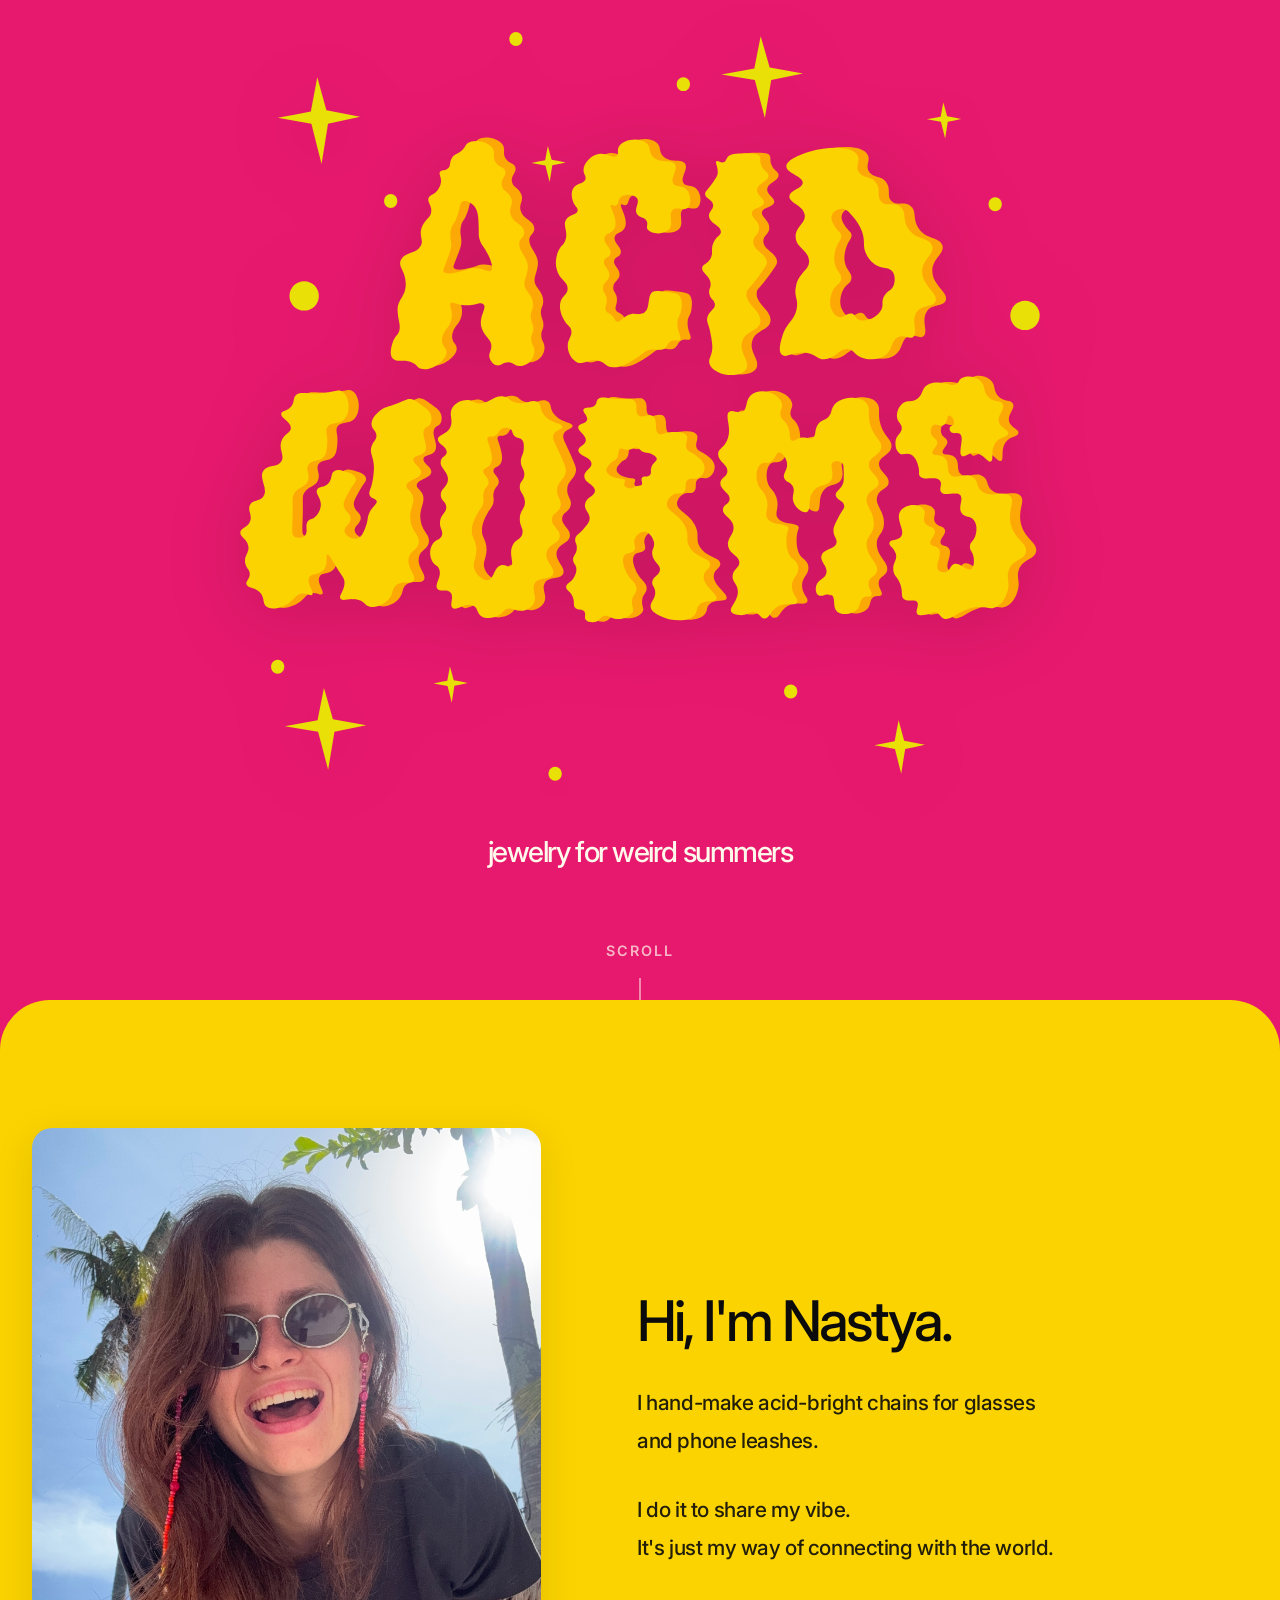
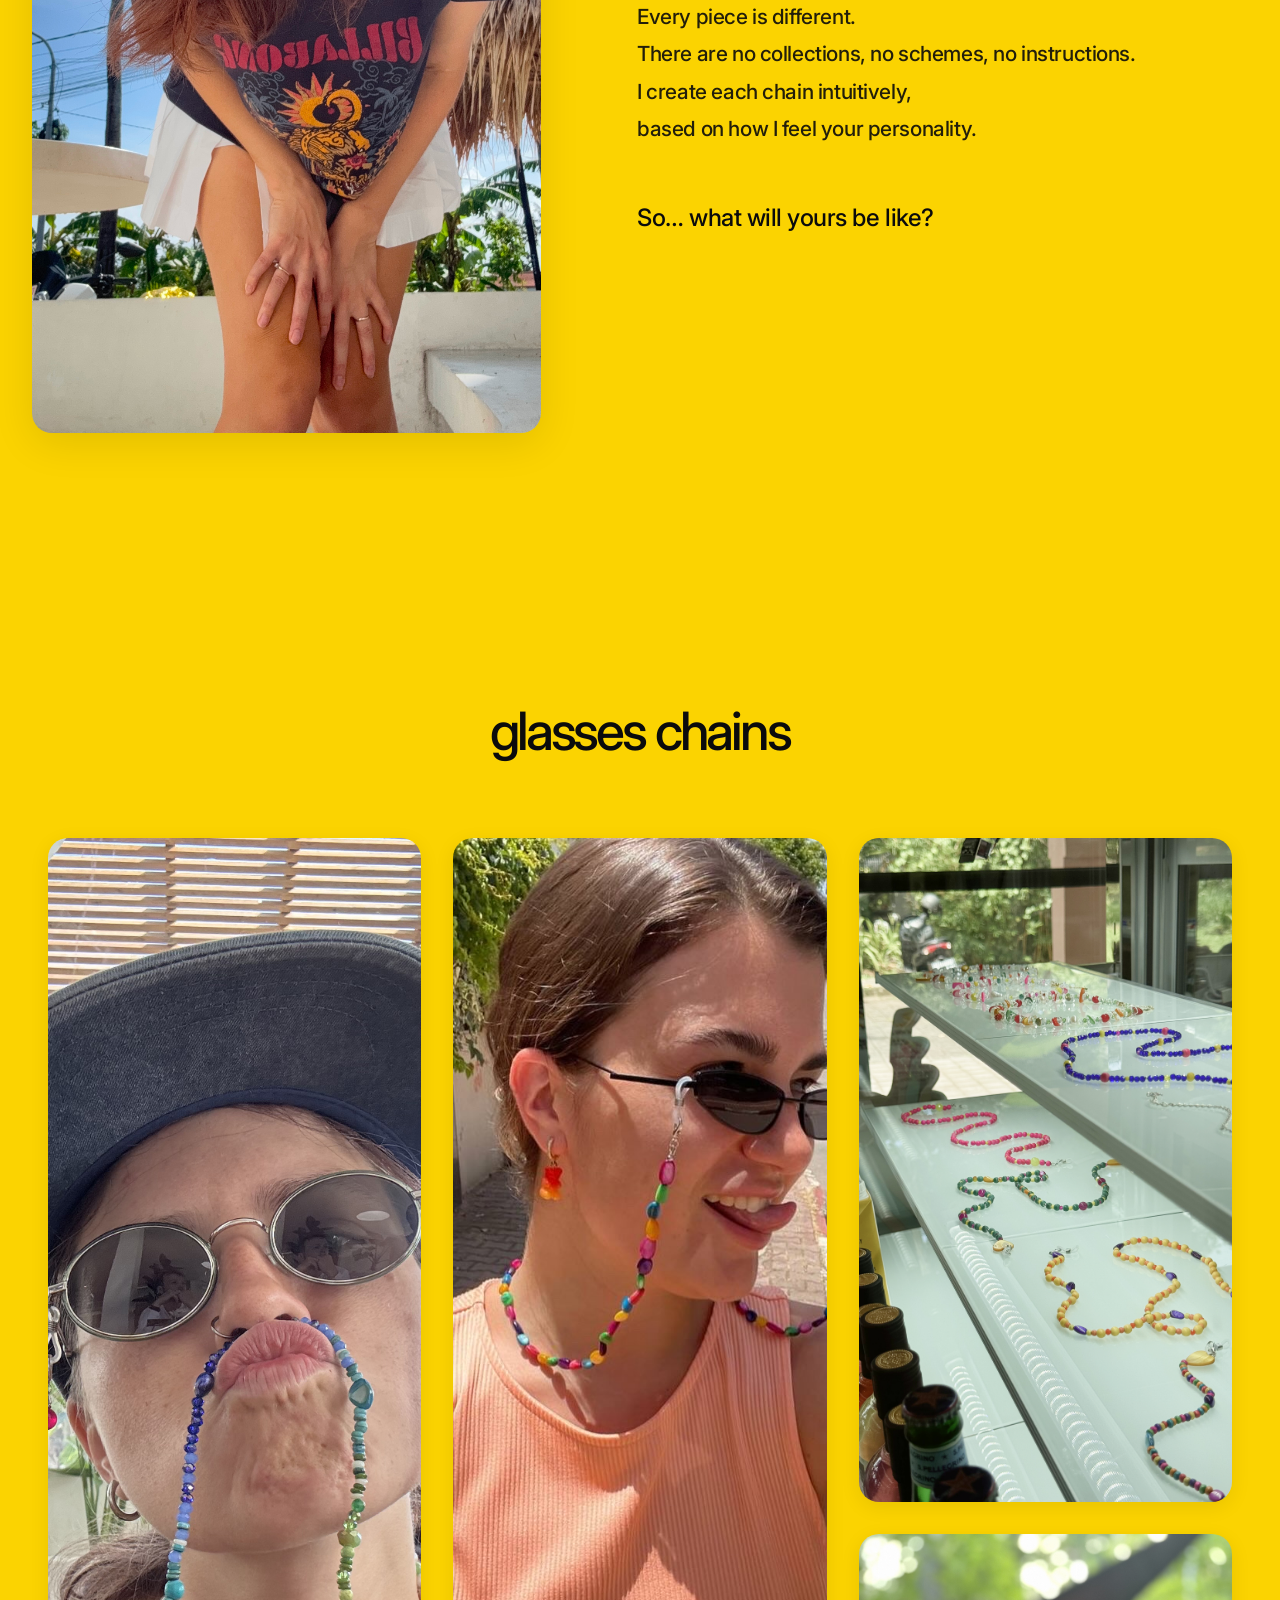
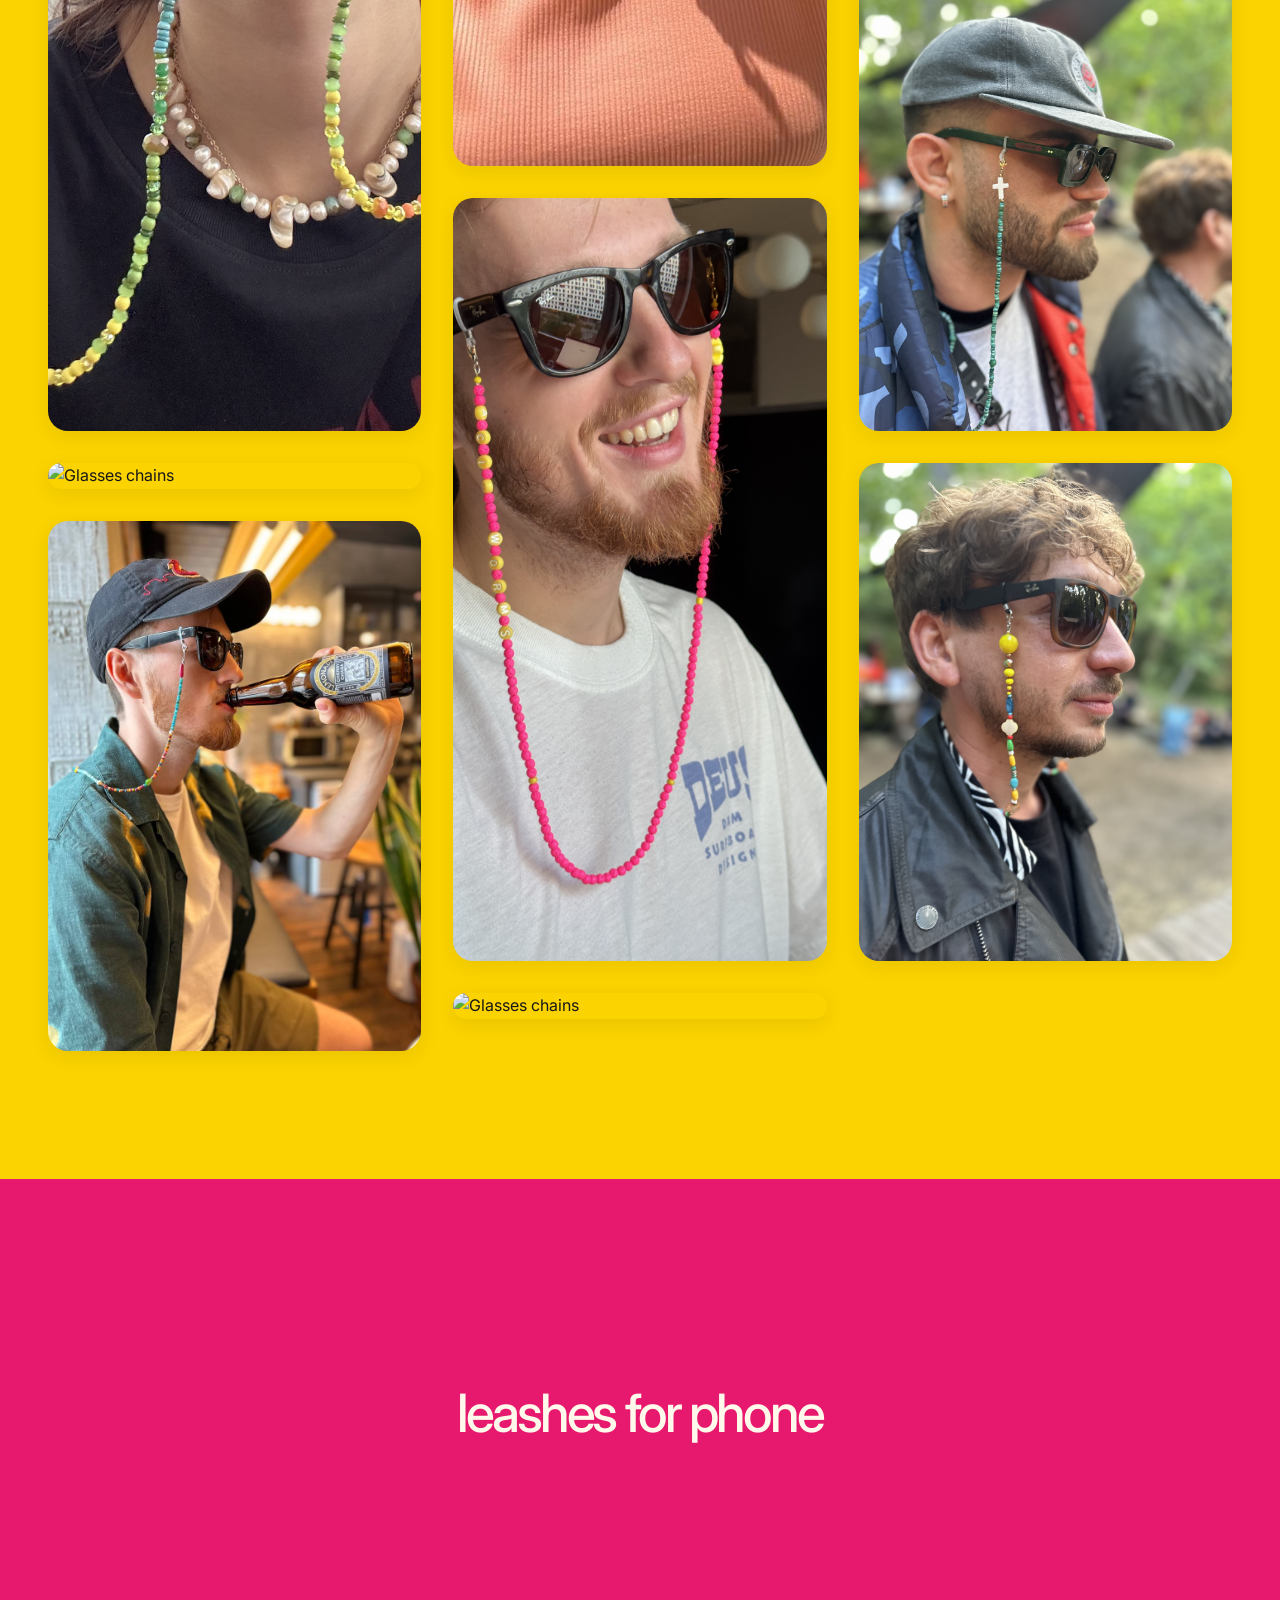
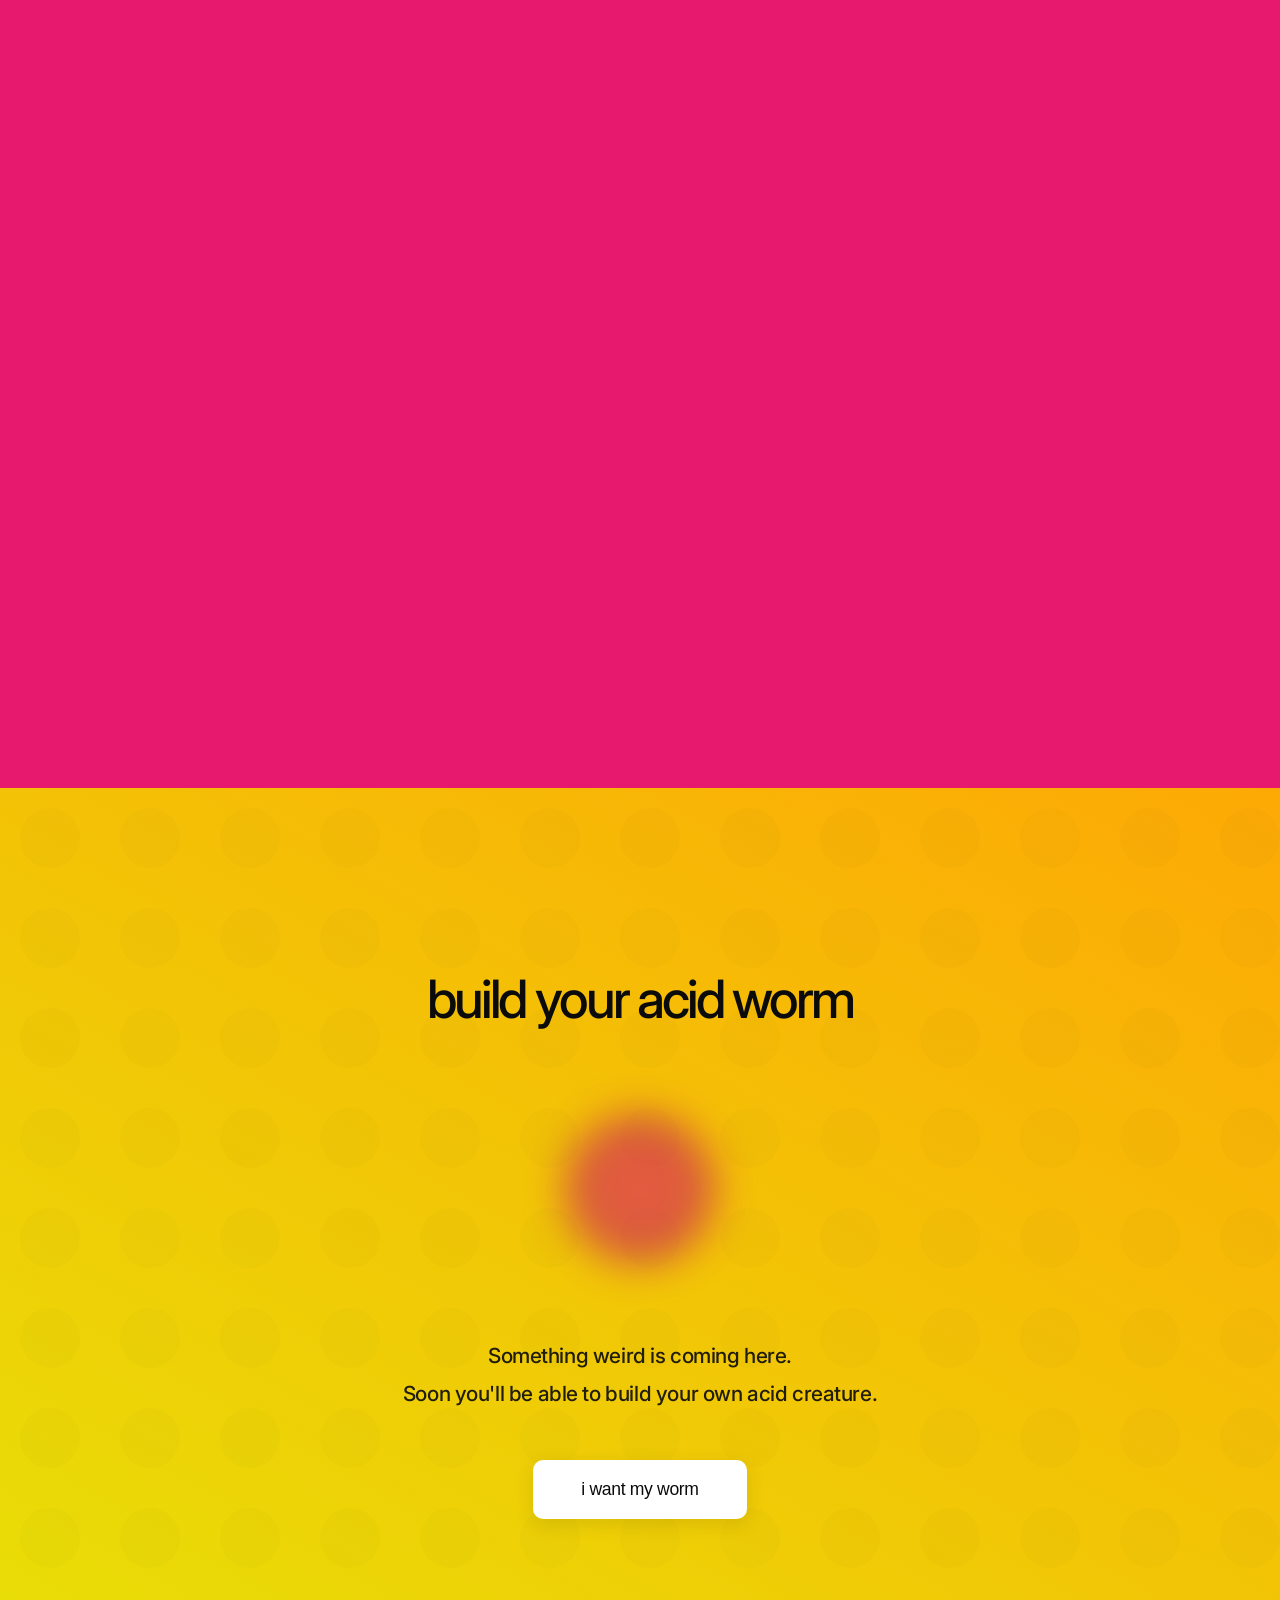
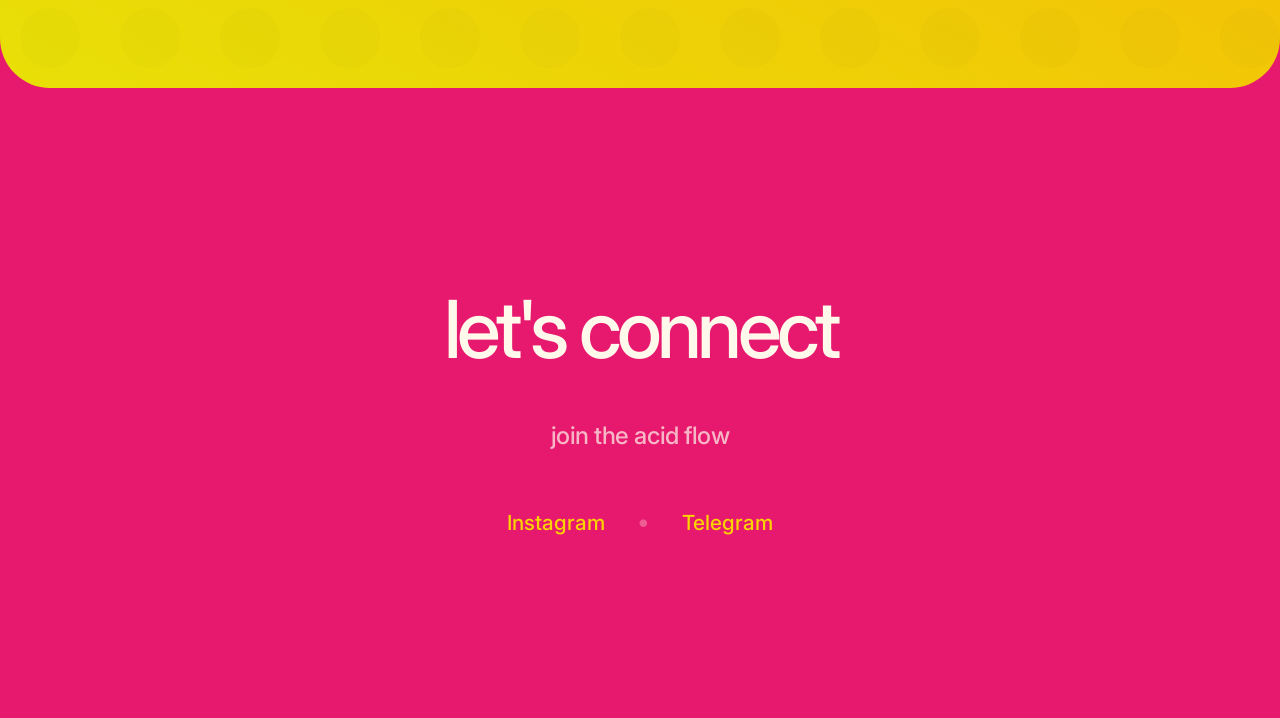
==== index.html @ 8770de2b "Initial commit: Acid Worms landing page - Brand colors and gradients applied - Hero section with log" ====
<!DOCTYPE html>
<html lang="en">
<head>
    <meta charset="UTF-8">
    <meta name="viewport" content="width=device-width, initial-scale=1.0">
    <title>ACID WORMS — jewelry for weird summers</title>
    <link rel="stylesheet" href="styles.css">
    <link rel="preconnect" href="https://fonts.googleapis.com">
    <link rel="preconnect" href="https://fonts.gstatic.com" crossorigin>
    <link href="https://fonts.googleapis.com/css2?family=Inter:wght@400;500;600;700;800;900&display=swap" rel="stylesheet">
</head>
<body>
    
    <!-- Block 1: Hero — Emotional Connection -->
    <section class="hero">
        <div class="hero-content">
            <img src="assets/logo/yellow-logo-acid-worms.svg" alt="ACID WORMS" class="hero-logo">
            <p class="hero-subtitle">jewelry for weird summers</p>
            <div class="hero-cta">
                <span class="scroll-hint">scroll</span>
                <div class="scroll-arrow"></div>
            </div>
        </div>
    </section>

    <!-- Block 2: About / What we do -->
    <section class="about">
        <div class="about-container">
            <div class="about-image">
                <img src="assets/images/nastia-founder.jpg" alt="Nastya, founder of Acid Worms">
            </div>
            <div class="about-text">
                <h2>Hi, I'm Nastya.</h2>
                
                <p>I hand-make acid-bright chains for glasses<br>and phone leashes.</p>
                
                <p>I do it to share my vibe.<br>It's just my way of connecting with the world.</p>
                
                <p>Every piece is different.<br>There are no collections, no schemes, no instructions.<br>I create each chain intuitively,<br>based on how I feel your personality.</p>
                
                <p class="about-question">So… what will yours be like?</p>
            </div>
        </div>
    </section>

    <!-- Block 3: Product gallery A — Glasses chains -->
    <section class="gallery glasses-chains">
        <h2 class="gallery-title">Glasses chains</h2>
        <div class="gallery-grid">
            <div class="gallery-item gallery-item-large">
                <img src="assets/images/chains-nastia.jpg" alt="Glasses chains">
            </div>
            <div class="gallery-item gallery-item-medium">
                <img src="assets/images/chains-kristina.JPG" alt="Glasses chains">
            </div>
            <div class="gallery-item gallery-item-small">
                <img src="assets/images/chains-on-table.jpg" alt="Glasses chains">
            </div>
            <div class="gallery-item gallery-item-medium">
                <img src="assets/images/chains-didi.jpg" alt="Glasses chains">
            </div>
            <div class="gallery-item gallery-item-large">
                <img src="assets/images/chains-sasha.jpg" alt="Glasses chains">
            </div>
            <div class="gallery-item gallery-item-small">
                <img src="assets/images/chains-and-stickers.jpg" alt="Glasses chains">
            </div>
            <div class="gallery-item gallery-item-medium">
                <img src="assets/images/chains-oleg.jpg" alt="Glasses chains">
            </div>
            <div class="gallery-item gallery-item-large">
                <img src="assets/images/chains-sasha-2.JPG" alt="Glasses chains">
            </div>
            <div class="gallery-item gallery-item-small">
                <img src="assets/images/chains-no-people-2.jpg" alt="Glasses chains">
            </div>
        </div>
    </section>

    <!-- Block 4: Product gallery B — Leashes for phone -->
    <section class="gallery phone-leashes">
        <h2 class="gallery-title">Leashes for phone</h2>
        <div class="gallery-grid gallery-grid-alt">
            <div class="gallery-item gallery-item-medium">
                <img src="assets/images/chains-nastia-2.JPG" alt="Phone leashes">
            </div>
            <div class="gallery-item gallery-item-large">
                <img src="assets/images/chains-nastia.jpg" alt="Phone leashes">
            </div>
            <div class="gallery-item gallery-item-small">
                <img src="assets/images/chains-on-table.jpg" alt="Phone leashes">
            </div>
        </div>
    </section>

    <!-- Block 5: Interactive / Fun section — Coming soon -->
    <section class="interactive-section">
        <div class="interactive-content">
            <h2 class="interactive-title">Build your acid worm</h2>
            <div class="interactive-placeholder">
                <div class="worm-placeholder">
                    <div class="worm-shape"></div>
                </div>
                <p class="interactive-text">
                    Something weird is coming here.<br>
                    Soon you'll be able to build your own acid creature.
                </p>
                <button class="interactive-cta">I want my worm</button>
            </div>
        </div>
    </section>

    <!-- Block 6: Footer — Let's connect -->
    <footer class="footer">
        <div class="footer-content">
            <h2 class="footer-title">Let's connect</h2>
            <p class="footer-subtitle">Join the acid flow</p>
            <div class="footer-links">
                <a href="https://instagram.com/acid.worms" target="_blank" class="footer-link">Instagram</a>
                <span class="footer-divider">•</span>
                <a href="https://t.me/acidworms" target="_blank" class="footer-link">Telegram</a>
            </div>
        </div>
    </footer>

    <script src="script.js"></script>
</body>
</html>
---- styles.css ----
/* ===== RESET & GLOBAL ===== */
* {
    margin: 0;
    padding: 0;
    box-sizing: border-box;
}

:root {
    /* Acid Worms Brand Colors - Primaries */
    --aw-pink: #E7196E;
    --aw-pink-deep: #AA1150;
    --aw-yellow-acid: #E8E007;
    --aw-yellow: #FBD301;
    --aw-orange: #FDA905;
    
    /* Neutrals */
    --aw-black: #0B0B0C;
    --aw-ink: #171717;
    --aw-paper: #FFF9EC;
    --aw-white: #FFFFFF;
    
    /* Semantic (optional) */
    --aw-good: #1FD67E;
    --aw-alert: #FF3B30;
    
    /* Gradients */
    --aw-grad-acid: linear-gradient(30deg, #E8E007 0%, #FDA905 100%);
    --aw-grad-pop: linear-gradient(20deg, #E7196E 0%, #AA1150 100%);
    --aw-grad-soda: linear-gradient(25deg, #FBD301 0%, #E7196E 100%);
    
    /* Typography */
    --font-main: 'Inter', -apple-system, BlinkMacSystemFont, 'Segoe UI', sans-serif;
}

html {
    scroll-behavior: smooth;
}

body {
    font-family: var(--font-main);
    background-color: var(--aw-pink);
    color: var(--aw-ink);
    overflow-x: hidden;
    line-height: 1.6;
}

img {
    max-width: 100%;
    height: auto;
    display: block;
}

/* ===== HERO SECTION ===== */
.hero {
    min-height: 100vh;
    display: flex;
    align-items: center;
    justify-content: center;
    background: var(--aw-pink);
    position: relative;
    overflow: hidden;
}

.hero-content {
    text-align: center;
    padding: 2rem;
    max-width: 1200px;
    width: 100%;
    z-index: 2;
}

.hero-logo {
    width: 90%;
    max-width: 800px;
    margin: 0 auto;
    animation: breathe 4s ease-in-out infinite;
    filter: drop-shadow(0 10px 40px rgba(0, 0, 0, 0.15));
}

@keyframes breathe {
    0%, 100% {
        transform: scale(1);
        filter: drop-shadow(0 10px 40px rgba(0, 0, 0, 0.15));
    }
    50% {
        transform: scale(1.05);
        filter: drop-shadow(0 15px 60px rgba(0, 0, 0, 0.25));
    }
}

.hero-subtitle {
    margin-top: 3rem;
    font-size: 1.8rem;
    font-weight: 500;
    color: var(--aw-paper);
    letter-spacing: -0.05em;
    text-transform: lowercase;
    opacity: 1;
}

.hero-cta {
    margin-top: 4rem;
    display: flex;
    flex-direction: column;
    align-items: center;
    gap: 1rem;
}

.scroll-hint {
    font-size: 0.9rem;
    font-weight: 600;
    color: var(--aw-paper);
    text-transform: uppercase;
    letter-spacing: 0.15em;
    opacity: 0.7;
}

.scroll-arrow {
    width: 2px;
    height: 40px;
    background: var(--aw-paper);
    position: relative;
    opacity: 0.5;
    animation: scroll-bounce 2s ease-in-out infinite;
}

.scroll-arrow::after {
    content: '';
    position: absolute;
    bottom: 0;
    left: 50%;
    transform: translateX(-50%);
    width: 0;
    height: 0;
    border-left: 6px solid transparent;
    border-right: 6px solid transparent;
    border-top: 8px solid var(--aw-paper);
}

@keyframes scroll-bounce {
    0%, 100% {
        transform: translateY(0);
    }
    50% {
        transform: translateY(10px);
    }
}

/* ===== ABOUT SECTION ===== */
.about {
    min-height: 100vh;
    padding: 8rem 2rem;
    background-color: var(--aw-yellow);
    display: flex;
    align-items: center;
    justify-content: center;
    border-radius: 50px 50px 0px 0px;
    margin-top: -50px;
    position: relative;
    z-index: 2;
}

.about-container {
    max-width: 1400px;
    width: 100%;
    display: grid;
    grid-template-columns: 1fr 1.2fr;
    gap: 6rem;
    align-items: center;
}

.about-image {
    position: relative;
    overflow: hidden;
    border-radius: 20px;
    box-shadow: 0 10px 40px rgba(0, 0, 0, 0.1);
}

.about-image img {
    width: 100%;
    height: auto;
    aspect-ratio: 9 / 16;
    object-fit: cover;
    transition: transform 0.6s ease;
}

.about-image:hover img {
    transform: scale(1.05);
}

.about-text {
    padding: 2rem 0;
}

.about-text h2 {
    font-size: 3.5rem;
    font-weight: 500;
    margin-bottom: 2rem;
    color: var(--aw-black);
    line-height: 1.1;
    letter-spacing: -0.05em;
}

.about-text p {
    font-size: 1.3rem;
    font-weight: 500;
    line-height: 1.8;
    margin-bottom: 2rem;
    color: var(--aw-black);
    opacity: 0.9;
    letter-spacing: -0.02em;
}

.about-question {
    font-size: 1.5rem !important;
    font-weight: 500 !important;
    margin-top: 3rem !important;
    color: var(--aw-black) !important;
    opacity: 1 !important;
}

/* ===== GALLERY SECTIONS ===== */
.gallery {
    padding: 8rem 2rem;
    background-color: var(--aw-yellow);
}

.glasses-chains {
    background-color: var(--aw-yellow);
}

.phone-leashes {
    background: var(--aw-pink);
    border-radius: 50px;
    margin-top: 4rem;
}

.phone-leashes .gallery-title {
    color: var(--aw-paper);
}

.gallery-title {
    font-size: 3.3rem;
    font-weight: 500;
    text-align: center;
    margin-bottom: 4rem;
    color: var(--aw-black);
    text-transform: lowercase;
    letter-spacing: -0.06em;
}

.gallery-grid {
    max-width: 1600px;
    margin: 0 auto;
    display: grid;
    grid-template-columns: repeat(auto-fit, minmax(300px, 1fr));
    gap: 2rem;
    padding: 0 1rem;
}

.gallery-item {
    position: relative;
    overflow: hidden;
    border-radius: 20px;
    cursor: pointer;
    box-shadow: 0 5px 20px rgba(0, 0, 0, 0.08);
    transition: transform 0.4s ease, box-shadow 0.4s ease;
}

.gallery-item:hover {
    transform: translateY(-6px);
    box-shadow: 0 15px 40px rgba(0, 0, 0, 0.15);
}

.gallery-item img {
    width: 100%;
    height: 100%;
    object-fit: cover;
    transition: transform 0.6s ease;
}

.gallery-item:hover img {
    transform: scale(1.1);
}

/* Gallery item sizes for asymmetry */
.gallery-item-small {
    grid-row: span 1;
}

.gallery-item-medium {
    grid-row: span 2;
}

.gallery-item-large {
    grid-row: span 3;
}

/* Alternative grid rhythm for phone leashes */
.gallery-grid-alt {
    grid-template-columns: repeat(auto-fit, minmax(350px, 1fr));
    gap: 3rem;
}

/* ===== INTERACTIVE SECTION ===== */
.interactive-section {
    min-height: 100vh;
    display: flex;
    align-items: center;
    justify-content: center;
    padding: 8rem 2rem;
    background: var(--aw-grad-acid);
    position: relative;
    overflow: hidden;
    border-radius: 0px 0px 50px 50px;
}

.interactive-section::before {
    content: '';
    position: absolute;
    top: 0;
    left: 0;
    right: 0;
    bottom: 0;
    background: url('data:image/svg+xml,<svg width="100" height="100" xmlns="http://www.w3.org/2000/svg"><rect width="100" height="100" fill="none"/><circle cx="50" cy="50" r="30" fill="rgba(11,11,12,0.03)"/></svg>');
    background-size: 100px 100px;
    opacity: 0.5;
    animation: pattern-move 20s linear infinite;
}

@keyframes pattern-move {
    0% {
        transform: translate(0, 0);
    }
    100% {
        transform: translate(100px, 100px);
    }
}

.interactive-content {
    text-align: center;
    z-index: 2;
    position: relative;
}

.interactive-title {
    font-size: 3.3rem;
    font-weight: 500;
    margin-bottom: 3rem;
    color: var(--aw-black);
    text-transform: lowercase;
    letter-spacing: -0.06em;
}

.interactive-placeholder {
    max-width: 600px;
    margin: 0 auto;
}

.worm-placeholder {
    margin: 3rem auto;
    display: flex;
    justify-content: center;
    align-items: center;
    height: 200px;
}

.worm-shape {
    width: 150px;
    height: 150px;
    background: radial-gradient(circle, var(--aw-pink) 0%, var(--aw-pink-deep) 100%);
    border-radius: 50%;
    filter: blur(20px);
    opacity: 0.6;
    animation: worm-pulse 3s ease-in-out infinite;
}

@keyframes worm-pulse {
    0%, 100% {
        transform: scale(1) rotate(0deg);
        opacity: 0.6;
    }
    50% {
        transform: scale(1.3) rotate(180deg);
        opacity: 0.8;
    }
}

.interactive-text {
    font-size: 1.3rem;
    font-weight: 500;
    line-height: 1.8;
    color: var(--aw-black);
    margin: 2rem 0 3rem;
    opacity: 0.9;
    letter-spacing: -0.02em;
}

.interactive-cta {
    padding: 1.2rem 3rem;
    font-size: 1.1rem;
    font-weight: 500;
    color: var(--aw-black);
    background-color: var(--aw-white);
    border: none;
    border-radius: 10px;
    cursor: pointer;
    text-transform: lowercase;
    letter-spacing: -0.02em;
    transition: all 0.3s ease;
    box-shadow: 0 5px 20px rgba(0, 0, 0, 0.1);
}

.interactive-cta:hover {
    transform: translateY(-3px);
    box-shadow: 0 10px 30px rgba(0, 0, 0, 0.15);
    background: var(--aw-orange);
    color: var(--aw-black);
}

.interactive-cta:active {
    transform: translateY(-1px) scale(1.02);
}

/* ===== FOOTER ===== */
.footer {
    min-height: 70vh;
    display: flex;
    align-items: center;
    justify-content: center;
    background-color: var(--aw-pink);
    padding: 6rem 2rem;
}

.footer-content {
    text-align: center;
    max-width: 800px;
}

.footer-title {
    font-size: 5rem;
    font-weight: 500;
    color: var(--aw-paper);
    margin-bottom: 1.5rem;
    text-transform: lowercase;
    letter-spacing: -0.06em;
}

.footer-subtitle {
    font-size: 1.5rem;
    font-weight: 500;
    color: var(--aw-paper);
    opacity: 0.7;
    margin-bottom: 3rem;
    text-transform: lowercase;
    letter-spacing: -0.02em;
}

.footer-links {
    display: flex;
    justify-content: center;
    align-items: center;
    gap: 2rem;
    margin-top: 3rem;
}

.footer-link {
    font-size: 1.3rem;
    font-weight: 500;
    color: var(--aw-yellow);
    text-decoration: none;
    transition: all 0.3s ease;
    position: relative;
}

.footer-link::after {
    content: '';
    position: absolute;
    bottom: -5px;
    left: 0;
    width: 0;
    height: 2px;
    background-color: var(--aw-yellow-acid);
    transition: width 0.3s ease;
}

.footer-link:hover {
    color: var(--aw-yellow-acid);
    transform: translateY(-2px);
}

.footer-link:hover::after {
    width: 100%;
    background-color: var(--aw-yellow-acid);
}

.footer-divider {
    font-size: 1.5rem;
    color: var(--aw-paper);
    opacity: 0.3;
}

/* ===== RESPONSIVE ===== */

@media (max-width: 1024px) {
    .about-container {
        grid-template-columns: 1fr;
        gap: 3rem;
    }
    
    .about-image {
        max-width: 400px;
        margin: 0 auto;
    }
    
    .about-text h2 {
        font-size: 2.5rem;
    }
    
    .gallery-title {
        font-size: 3rem;
    }
    
    .interactive-title {
        font-size: 3rem;
    }
    
    .footer-title {
        font-size: 3.5rem;
    }
}

@media (max-width: 768px) {
    .hero-subtitle {
        font-size: 1.2rem;
    }
    
    .about-text h2 {
        font-size: 2rem;
    }
    
    .about-text p {
        font-size: 1.1rem;
    }
    
    .gallery {
        padding: 4rem 1rem;
    }
    
    .gallery-title {
        font-size: 2.5rem;
        margin-bottom: 2rem;
    }
    
    .gallery-grid {
        grid-template-columns: 1fr;
        gap: 1.5rem;
    }
    
    .gallery-item-small,
    .gallery-item-medium,
    .gallery-item-large {
        grid-row: span 1;
    }
    
    .interactive-title {
        font-size: 2.5rem;
    }
    
    .interactive-text {
        font-size: 1.1rem;
    }
    
    .footer-title {
        font-size: 2.5rem;
    }
    
    .footer-subtitle {
        font-size: 1.2rem;
    }
    
    .footer-links {
        flex-direction: column;
        gap: 1.5rem;
    }
    
    .footer-divider {
        display: none;
    }
}

@media (max-width: 480px) {
    .hero-logo {
        width: 95%;
    }
    
    .hero-subtitle {
        font-size: 1rem;
        margin-top: 2rem;
    }
    
    .about {
        padding: 4rem 1rem;
    }
    
    .gallery-title {
        font-size: 2rem;
    }
    
    .interactive-section {
        padding: 4rem 1rem;
    }
    
    .footer {
        padding: 4rem 1rem;
    }
}
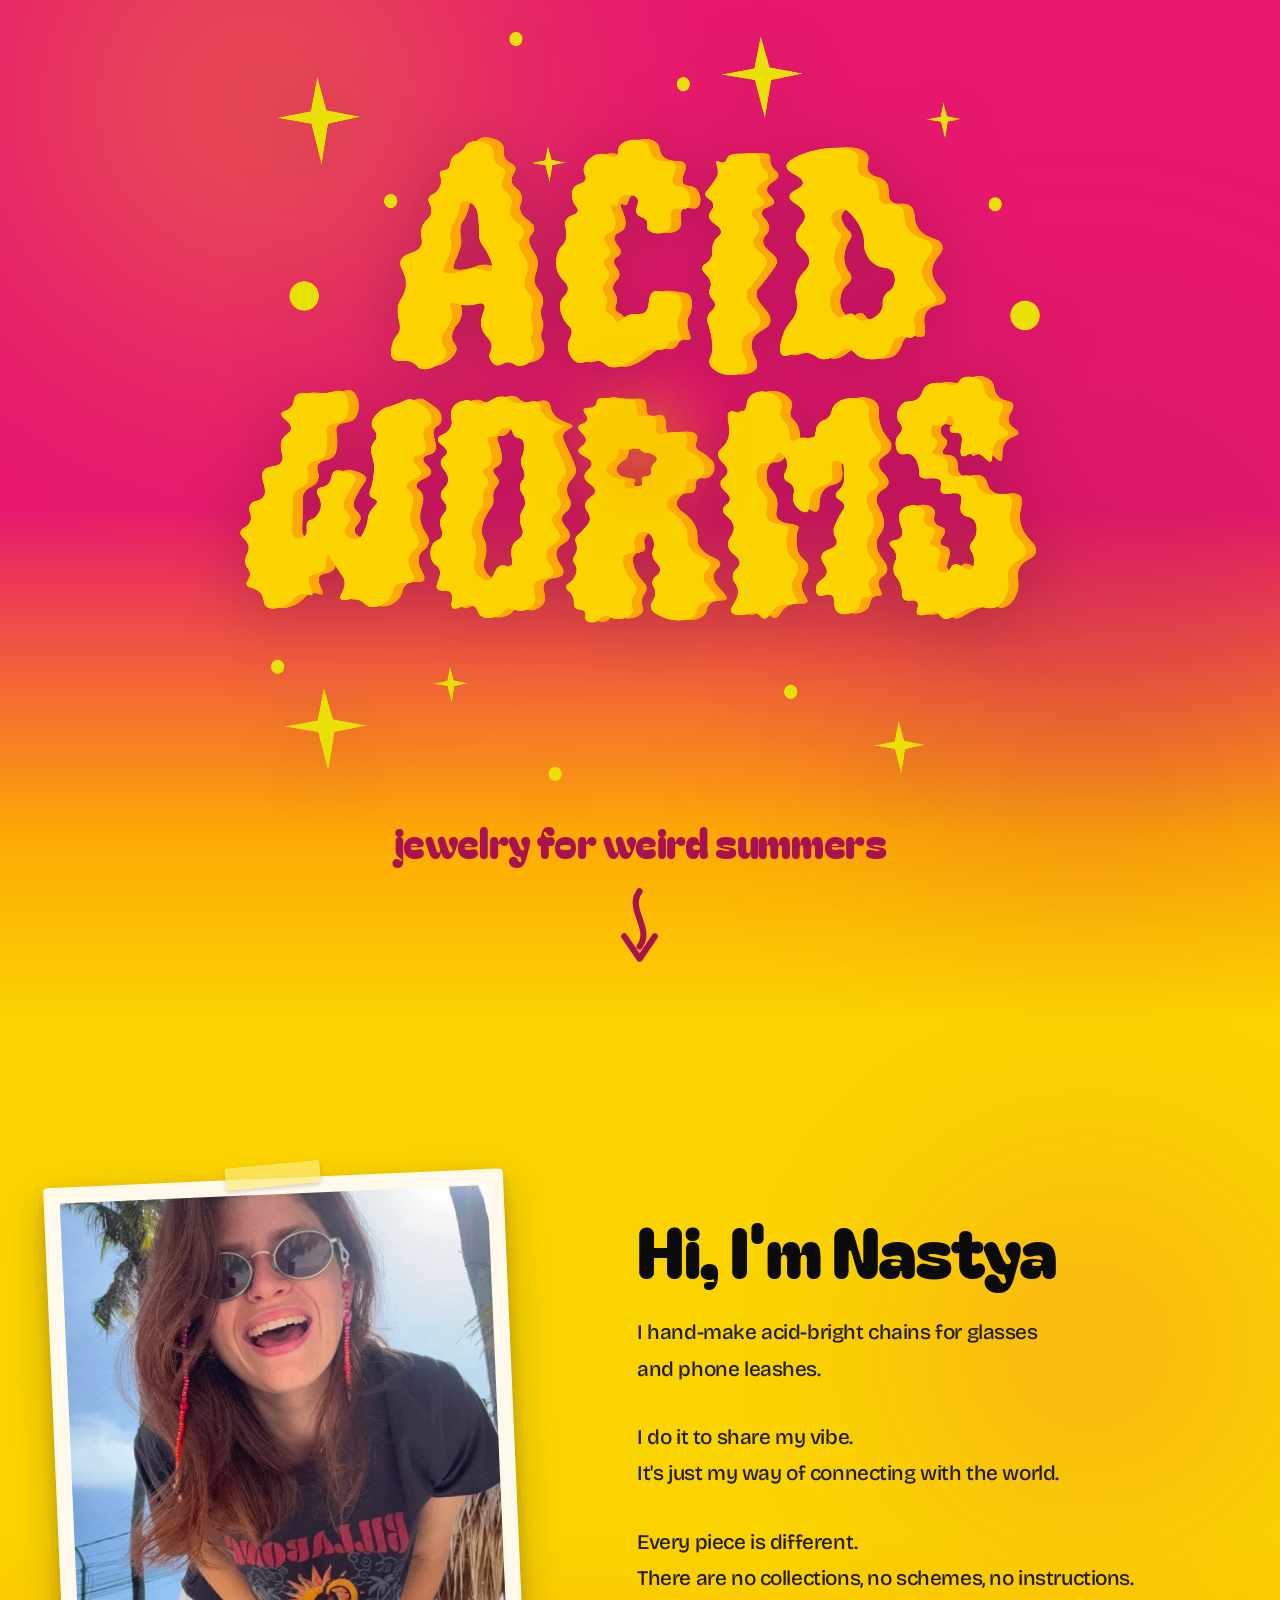
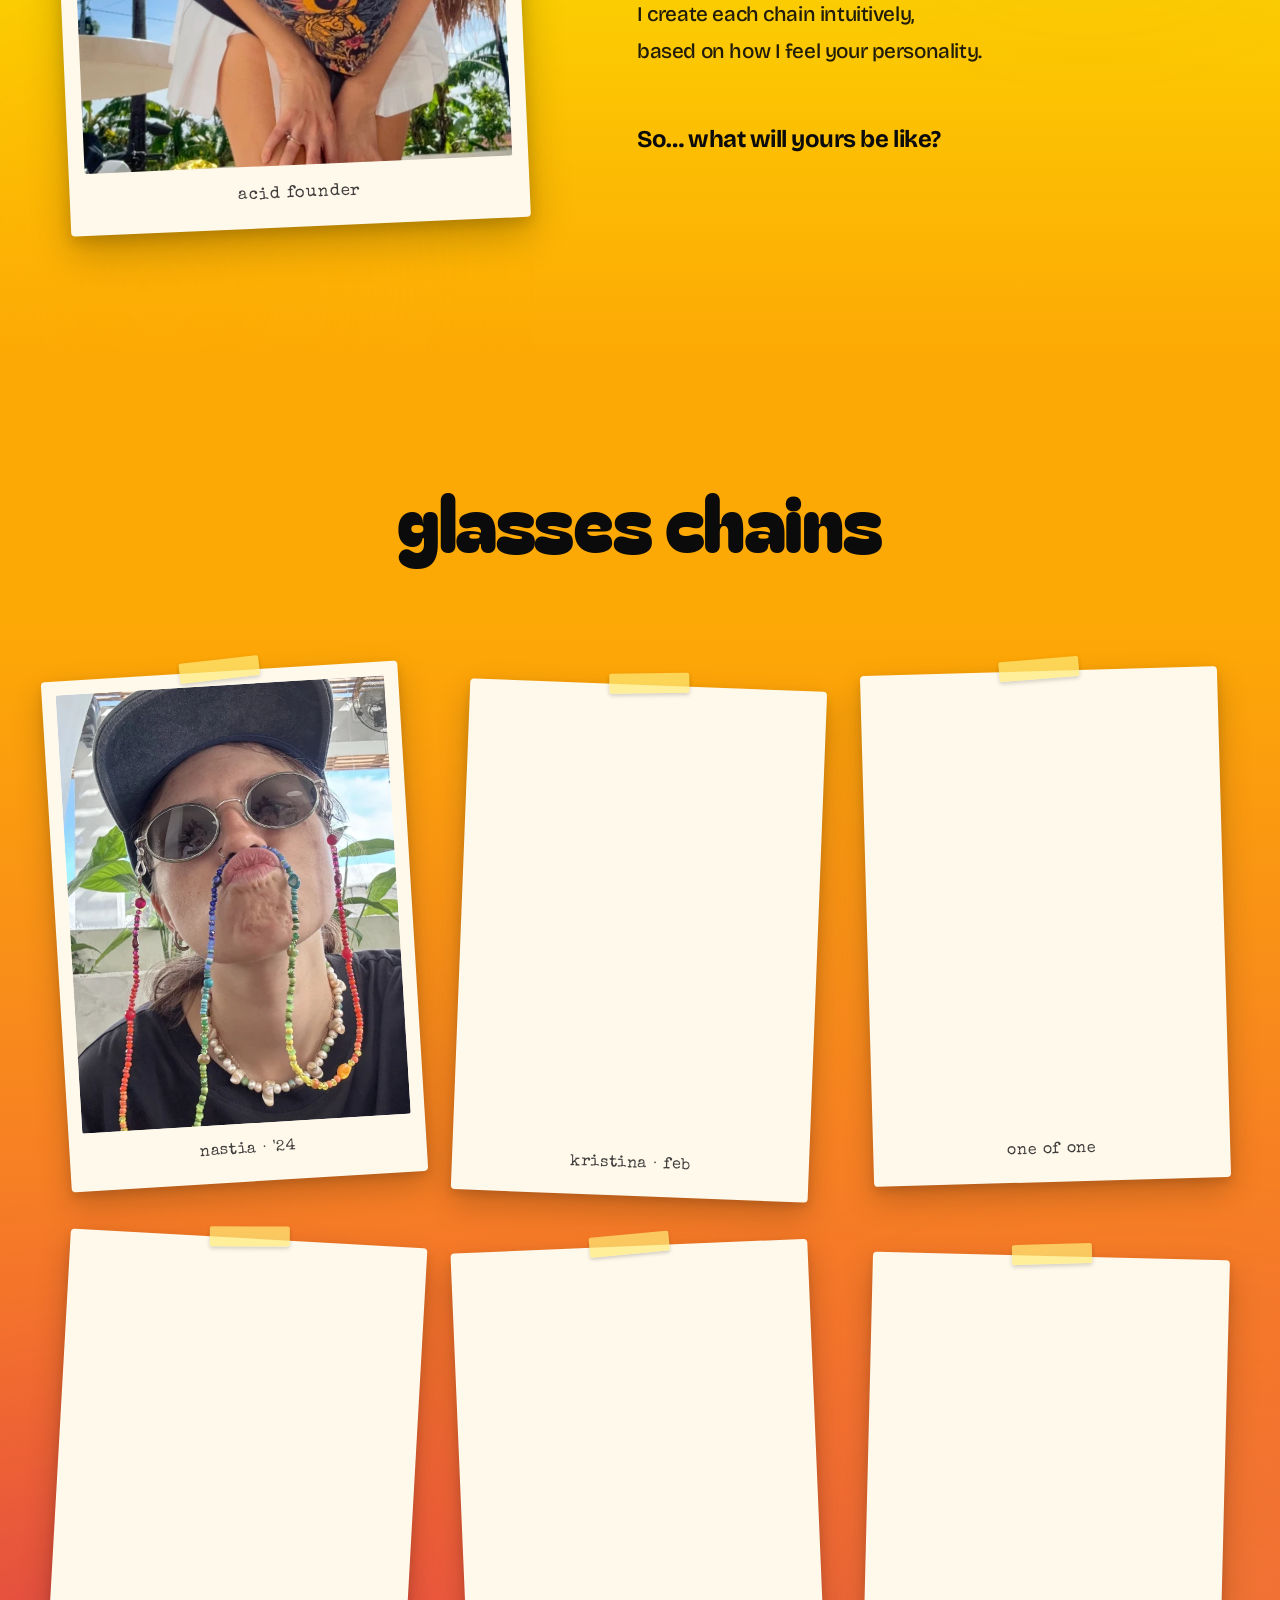
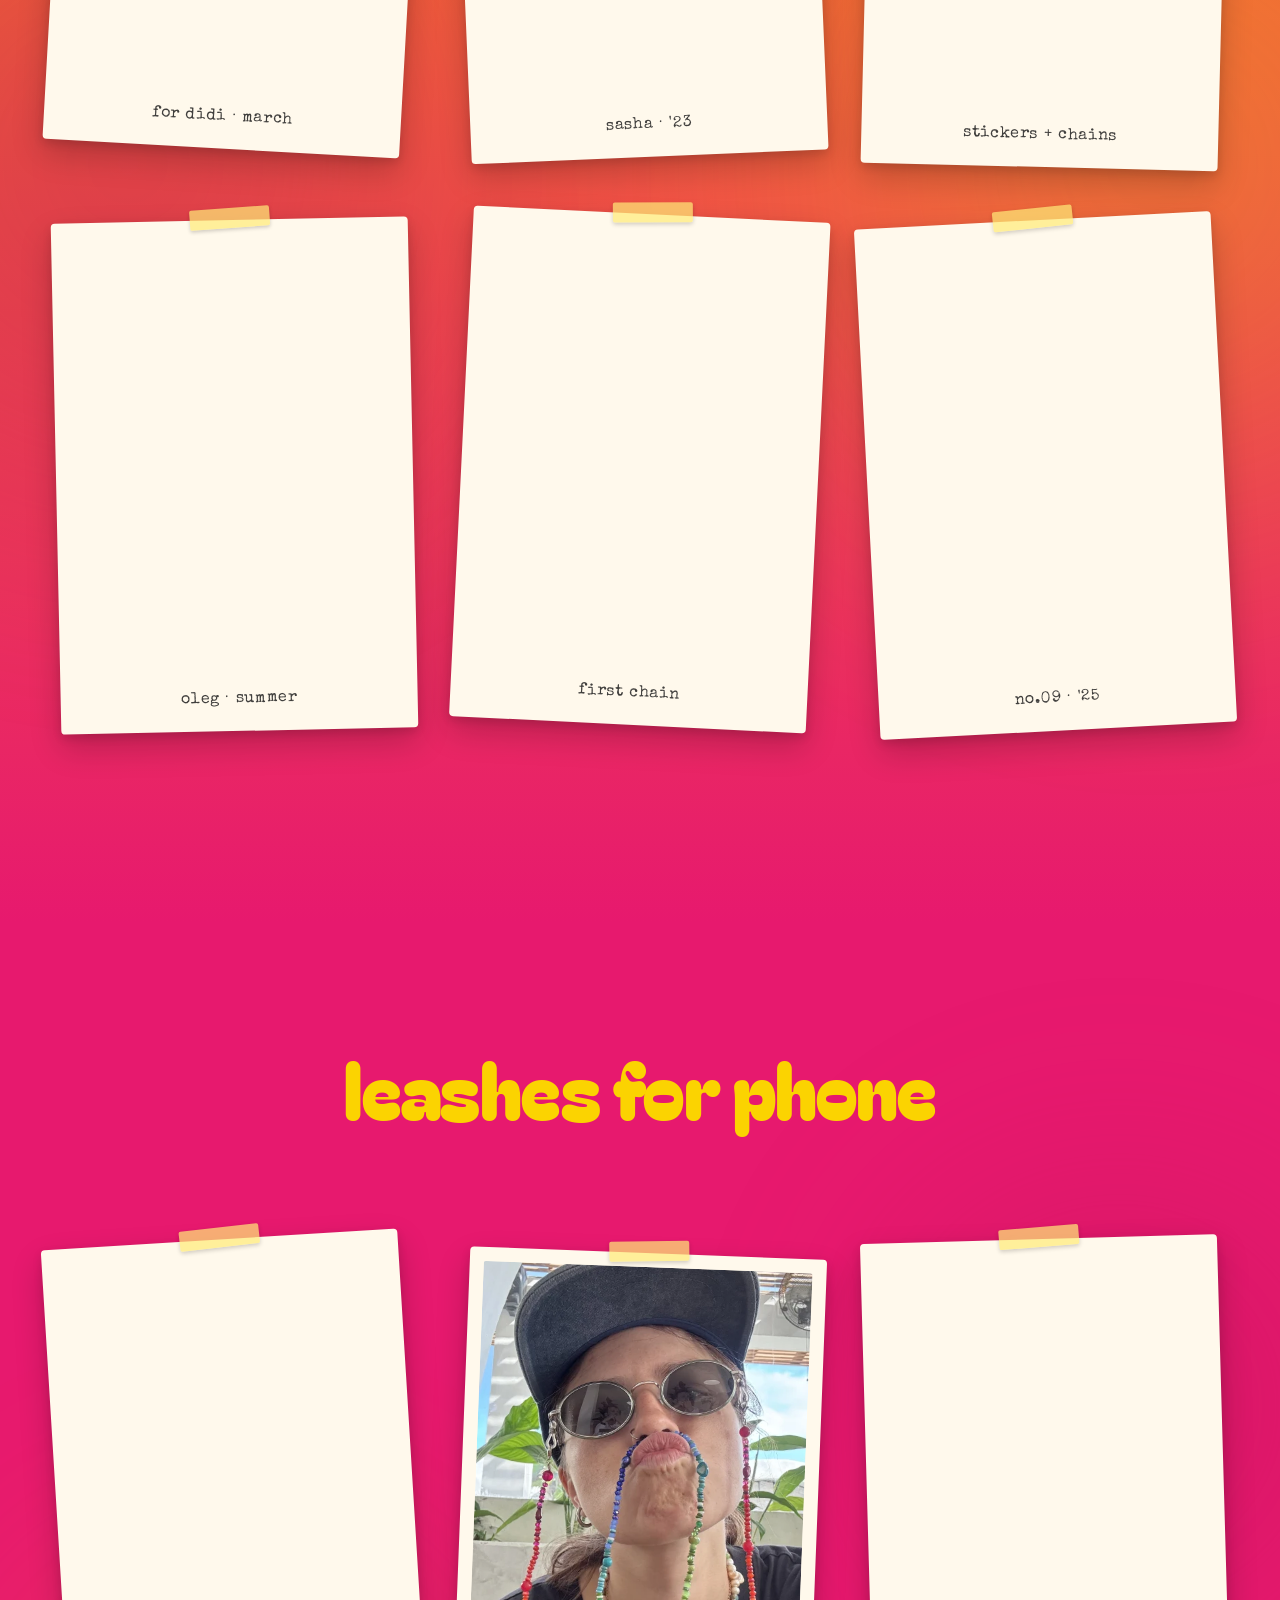
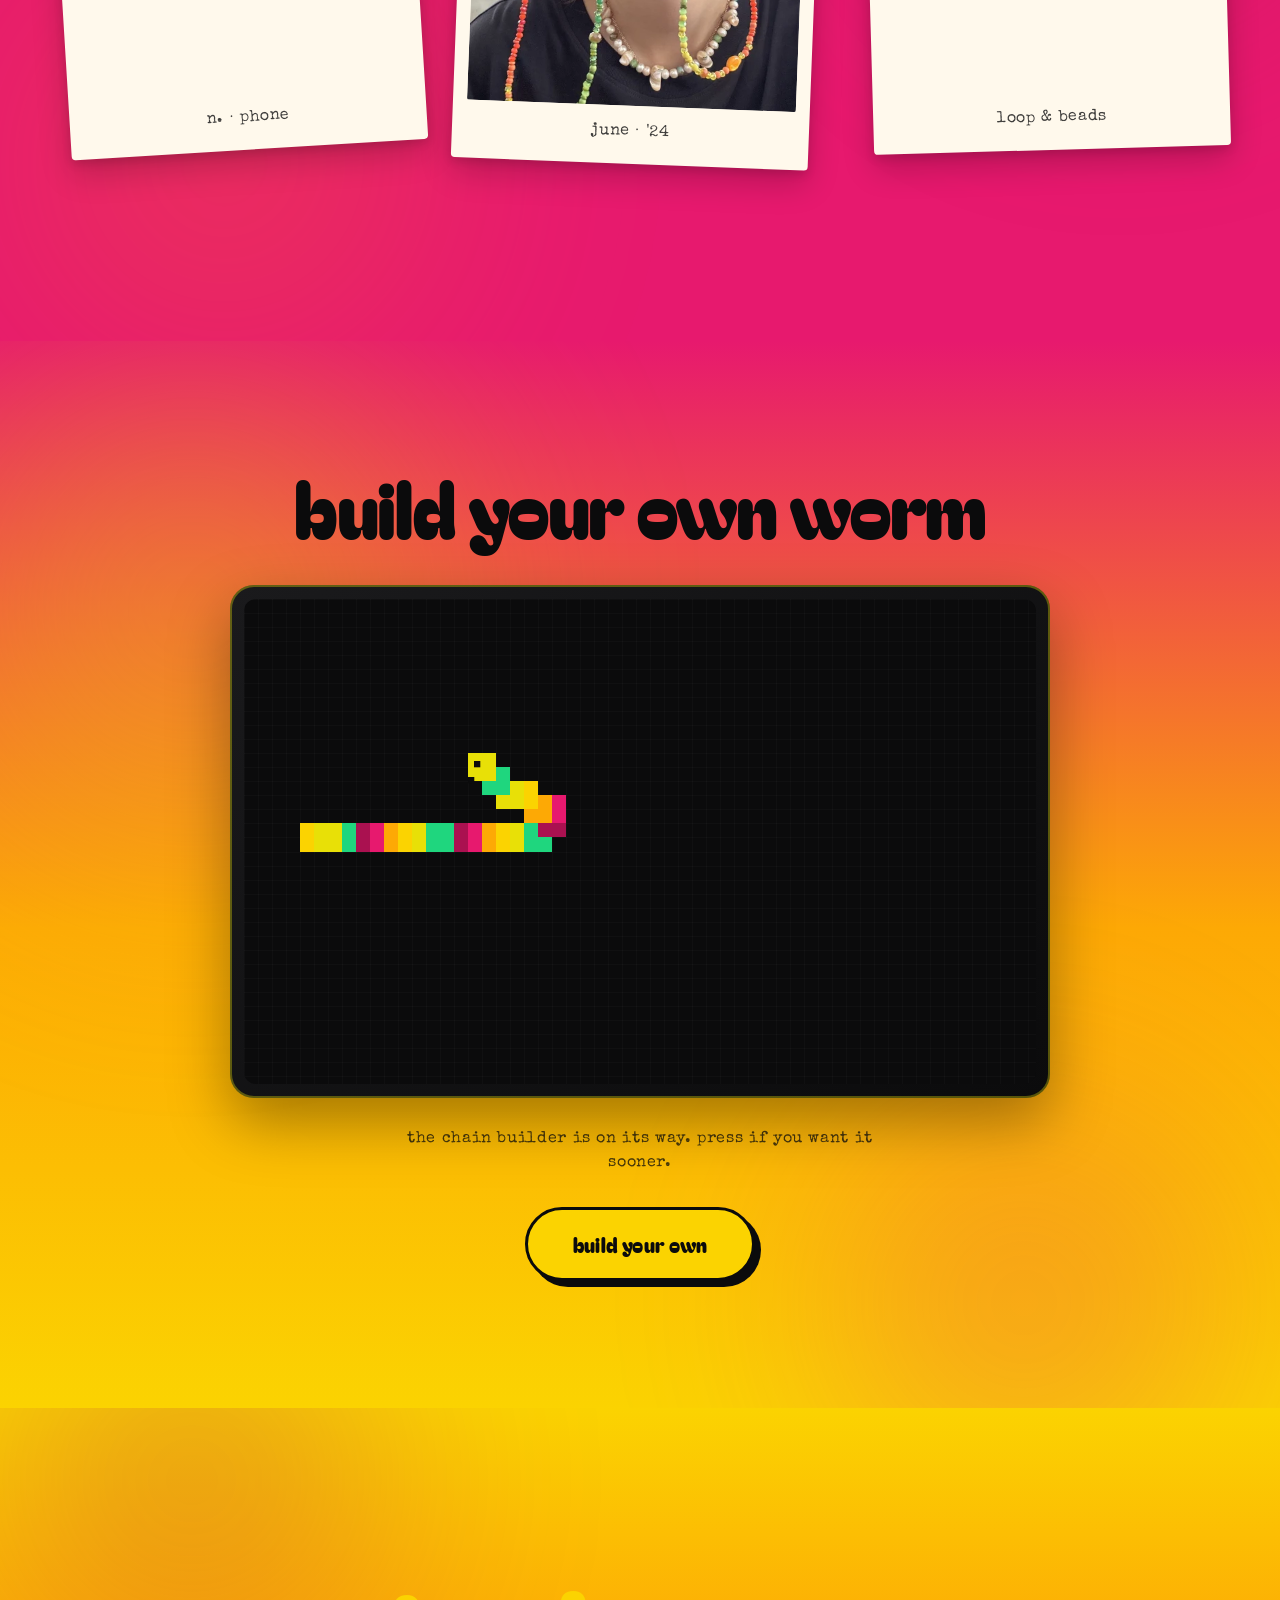
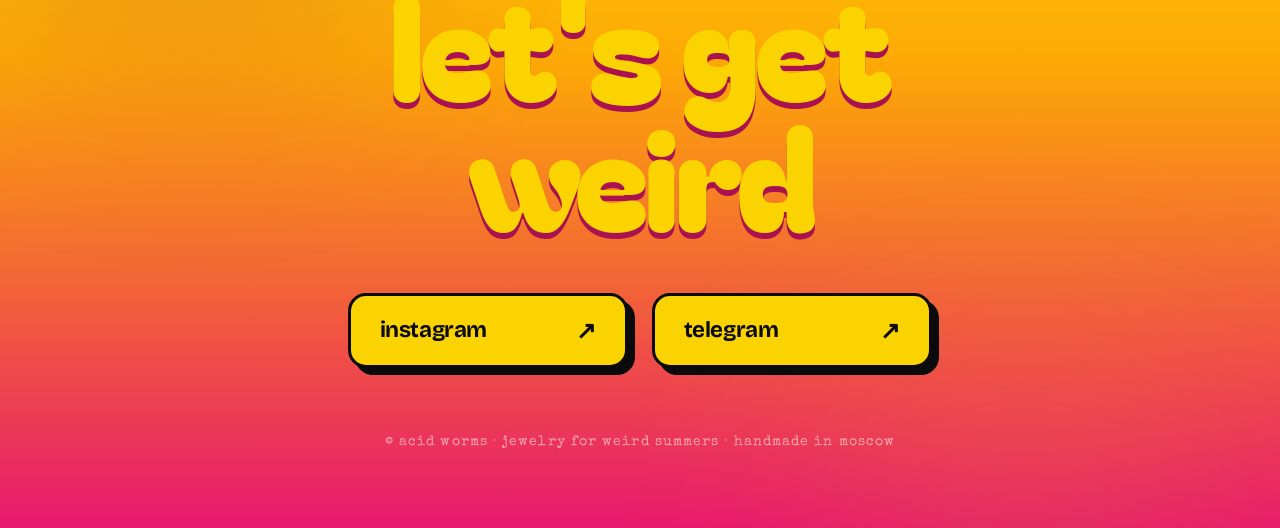
==== commit 971f32e2: "Acid Worms landing rework - Optimize images: HEIC→JPG, all photos to WebP+JPG in 3 sizes with srcset" ====
--- a/index.html
+++ b/index.html
@@ -7,37 +7,80 @@
     <link rel="stylesheet" href="styles.css">
     <link rel="preconnect" href="https://fonts.googleapis.com">
     <link rel="preconnect" href="https://fonts.gstatic.com" crossorigin>
-    <link href="https://fonts.googleapis.com/css2?family=Inter:wght@400;500;600;700;800;900&display=swap" rel="stylesheet">
+    <link href="https://fonts.googleapis.com/css2?family=Bagel+Fat+One&family=Bricolage+Grotesque:opsz,wdth,wght@12..96,75..100,200..800&family=Special+Elite&display=swap" rel="stylesheet">
 </head>
 <body>
-    
+
     <!-- Block 1: Hero — Emotional Connection -->
     <section class="hero">
         <div class="hero-content">
-            <img src="assets/logo/yellow-logo-acid-worms.svg" alt="ACID WORMS" class="hero-logo">
+            <div class="hero-logo-wrap" id="hero-logo-wrap"><svg class="hero-logo-svg" width="1890" height="1770" viewBox="0 0 1890 1770" fill="none" xmlns="http://www.w3.org/2000/svg"><defs><filter id="aw-electric" x="-5%" y="-5%" width="110%" height="110%"><feTurbulence type="turbulence" baseFrequency="0.015 0.025" numOctaves="2" seed="3" result="noise"><animate attributeName="baseFrequency" dur="0.55s" values="0.012 0.022;0.038 0.05;0.018 0.028;0.045 0.04;0.012 0.022" repeatCount="indefinite"/></feTurbulence><feDisplacementMap in="SourceGraphic" in2="noise" scale="3.5"/></filter></defs>
+<path d="M192.7 312.2C184.7 280.4 176.7 248.6 168.7 216.7C142.1 212.1 115.6 207.4 89 202.8C115.1 197.7 141.3 192.7 167.4 187.6C172.5 160.6 177.5 133.7 182.6 106.7C189.8 132.8 196.9 159 204.1 185.1C230.7 190.2 257.2 195.2 283.8 200.3C258.5 205.8 233.2 211.3 207.9 216.7C202.8 248.5 197.7 280.4 192.7 312.2Z" fill="#E8E007"/>
+<path d="M1562.1 1752.7C1557.2 1733.2 1552.3 1713.7 1547.4 1694.1C1531.1 1691.3 1514.8 1688.4 1498.5 1685.6C1514.5 1682.5 1530.6 1679.4 1546.6 1676.3C1549.7 1659.8 1552.8 1643.2 1555.9 1626.7C1560.3 1642.7 1564.7 1658.8 1569.1 1674.8C1585.4 1677.9 1601.7 1681 1618 1684.1C1602.5 1687.5 1587 1690.8 1571.5 1694.2C1568.3 1713.6 1565.2 1733.2 1562.1 1752.7Z" fill="#E8E007"/>
+<path d="M1665.8 251.7C1662.5 238.5 1659.2 225.4 1655.9 212.2C1644.9 210.3 1633.9 208.4 1622.9 206.4C1633.7 204.3 1644.5 202.2 1655.3 200.1C1657.4 188.9 1659.5 177.8 1661.6 166.6C1664.6 177.4 1667.5 188.2 1670.5 199C1681.5 201.1 1692.5 203.2 1703.5 205.3C1693 207.6 1682.6 209.8 1672.1 212.1C1670 225.4 1667.9 238.5 1665.8 251.7Z" fill="#E8E007"/>
+<path d="M731.501 354.7C728.201 341.5 724.901 328.4 721.601 315.2C710.601 313.3 699.601 311.4 688.601 309.4C699.401 307.3 710.201 305.2 721.001 303.1C723.101 291.9 725.201 280.8 727.301 269.6C730.301 280.4 733.201 291.2 736.201 302C747.201 304.1 758.201 306.2 769.201 308.3C758.701 310.6 748.301 312.8 737.801 315.1C735.701 328.3 733.601 341.5 731.501 354.7Z" fill="#E8E007"/>
+<path d="M500.201 1584.8C496.901 1571.6 493.601 1558.5 490.301 1545.3C479.301 1543.4 468.301 1541.5 457.301 1539.5C468.101 1537.4 478.901 1535.3 489.701 1533.2C491.801 1522 493.901 1510.9 496.001 1499.7C499.001 1510.5 501.901 1521.3 504.901 1532.1C515.901 1534.2 526.901 1536.3 537.901 1538.4C527.401 1540.7 517.001 1542.9 506.501 1545.2C504.401 1558.4 502.301 1571.6 500.201 1584.8Z" fill="#E8E007"/>
+<path d="M208.201 1743.6C200.301 1713.7 192.401 1683.7 184.501 1653.8C158.301 1649.4 132.001 1645.1 105.801 1640.7C131.601 1635.9 157.501 1631.2 183.301 1626.4C188.301 1601 193.301 1575.7 198.301 1550.3C205.401 1574.9 212.501 1599.5 219.501 1624C245.701 1628.8 272.001 1633.5 298.201 1638.3C273.201 1643.5 248.201 1648.6 223.201 1653.8C218.201 1683.8 213.201 1713.7 208.201 1743.6Z" fill="#E8E007"/>
+<path d="M1240 203.3C1232.1 173.4 1224.2 143.4 1216.3 113.5C1190.1 109.1 1163.8 104.8 1137.6 100.4C1163.4 95.6 1189.3 90.9 1215.1 86.1C1220.1 60.7 1225.1 35.4 1230.1 10C1237.2 34.6 1244.3 59.2 1251.3 83.7C1277.5 88.5 1303.8 93.2 1330 98C1305 103.2 1280 108.3 1255 113.5C1250 143.5 1245 173.4 1240 203.3Z" fill="#E8E007"/>
+<path d="M151.6 658.3C170.765 658.3 186.3 642.765 186.3 623.6C186.3 604.436 170.765 588.9 151.6 588.9C132.436 588.9 116.9 604.436 116.9 623.6C116.9 642.765 132.436 658.3 151.6 658.3Z" fill="#E8E007"/>
+<path d="M1854.6 704.5C1873.76 704.5 1889.3 688.964 1889.3 669.8C1889.3 650.636 1873.76 635.1 1854.6 635.1C1835.44 635.1 1819.9 650.636 1819.9 669.8C1819.9 688.964 1835.44 704.5 1854.6 704.5Z" fill="#E8E007"/>
+<path d="M1301 1575.2C1309.62 1575.2 1316.6 1567.81 1316.6 1558.7C1316.6 1549.59 1309.62 1542.2 1301 1542.2C1292.38 1542.2 1285.4 1549.59 1285.4 1558.7C1285.4 1567.81 1292.38 1575.2 1301 1575.2Z" fill="#E8E007"/>
+<path d="M1784.1 423.5C1792.72 423.5 1799.7 416.113 1799.7 407C1799.7 397.887 1792.72 390.5 1784.1 390.5C1775.48 390.5 1768.5 397.887 1768.5 407C1768.5 416.113 1775.48 423.5 1784.1 423.5Z" fill="#E8E007"/>
+<path d="M356 415.7C364.616 415.7 371.6 408.313 371.6 399.2C371.6 390.087 364.616 382.7 356 382.7C347.385 382.7 340.4 390.087 340.4 399.2C340.4 408.313 347.385 415.7 356 415.7Z" fill="#E8E007"/>
+<path d="M89.0004 1516.3C97.616 1516.3 104.6 1508.91 104.6 1499.8C104.6 1490.69 97.616 1483.3 89.0004 1483.3C80.3847 1483.3 73.4004 1490.69 73.4004 1499.8C73.4004 1508.91 80.3847 1516.3 89.0004 1516.3Z" fill="#E8E007"/>
+<path d="M1047.4 139.7C1056.02 139.7 1063 132.313 1063 123.2C1063 114.087 1056.02 106.7 1047.4 106.7C1038.79 106.7 1031.8 114.087 1031.8 123.2C1031.8 132.313 1038.79 139.7 1047.4 139.7Z" fill="#E8E007"/>
+<path d="M744.5 1769.2C753.116 1769.2 760.1 1761.81 760.1 1752.7C760.1 1743.59 753.116 1736.2 744.5 1736.2C735.885 1736.2 728.9 1743.59 728.9 1752.7C728.9 1761.81 735.885 1769.2 744.5 1769.2Z" fill="#E8E007"/>
+<path d="M651.8 33.1001C660.416 33.1001 667.4 25.7128 667.4 16.6001C667.4 7.4874 660.416 0.100098 651.8 0.100098C643.185 0.100098 636.2 7.4874 636.2 16.6001C636.2 25.7128 643.185 33.1001 651.8 33.1001Z" fill="#E8E007"/>
+<path d="M716.901 692.1C716.901 681.1 712.801 678.6 711.301 667.6C709.1 651.8 716.501 649.8 716.401 635.5C716.101 609.8 692.9 603 696.1 582.9C697.701 572.8 701.701 566.2 703.801 549C703.801 549 704 543.8 703.1 538.6C700.301 523.2 684.401 509.4 683.501 493.6C682.701 478.5 696.301 477.5 695.301 463.7C693.901 445 668.6 443.6 662.801 421.4C658.6 405.4 670.301 400.9 664.901 384.7C659.201 367.7 644.6 367.8 642.301 353.3C639.901 337.9 655 330.8 650.1 318.6C646.4 309.2 636.501 311.2 628.401 300.1C618.801 287 628.3 278.1 620.6 266.2C609.7 249.4 576 243.9 561.6 254.5C556.5 258.3 558.2 260.8 550.3 268.9C539 280.5 533 277.7 526.1 286.5C517.1 298 523.701 307.3 514.201 314.4C506.901 319.9 500.301 316.4 496.701 321.8C492.401 328 500.4 333.9 498.6 347.2C497.4 356.2 492.5 362.7 490.6 365.1C482.1 376.2 474.2 374.5 470.1 382.1C464.6 392.3 476.7 399.1 475.8 414.8C474.9 431.8 460.301 432.7 453.201 453.6C446.001 474.9 458.6 481.6 450.9 496.6C440.5 516.8 414.201 510.5 404.501 528.8C395.201 546.3 417.001 556.6 415.501 589C414.101 619.3 394.5 622.4 396.4 652.4C397.8 675.5 402.801 679.7 401.001 693.2C399.001 708.5 389.801 707.3 384.001 726.8C381.401 735.6 375.9 754.3 385.4 763.6C395.9 773.9 414.301 762 434.701 774.6C443.601 780.1 442.201 783.7 450.101 786.7C466.101 792.9 486 782.3 496.6 773C502.1 768.2 512.401 759 511.901 747.3C511.401 736.7 502.5 735.1 501.3 722.6C500.3 711.5 506.301 701.5 508.401 698C512.601 691 516.2 689 520.1 680.4C520.7 679.1 522.9 674 524.001 667.6C527.301 648.1 516.701 637 521.701 632.3C525.501 628.7 533.301 633.9 547.701 636.3C576.801 641.2 590.5 627.7 598.8 634.7C609.1 643.4 586.501 663.2 595.001 691.3C601.501 712.5 619.3 716.9 617.8 735.8C616.9 746.6 610.6 751.3 613.6 761.7C615.6 768.4 621.5 777.2 630.3 779.1C640.9 781.4 644.901 771.4 658.401 771.9C670.501 772.3 672.001 780.5 684.501 780.7C696.901 780.9 706.1 773.1 708.301 771.1C719.001 761.3 719.301 748.5 719.401 745.4C719.501 732.1 711.801 730.4 711.801 716.5C711.701 705.2 716.901 704.5 716.901 692.1ZM568.201 550C558.901 551.6 559.601 553.8 545.201 557.2C533.801 559.9 510.601 565.5 505.201 557.8C503.001 554.7 505.001 551.4 512.901 530.6C517.501 518.6 519.7 512.5 520.6 509.7C527.4 486.5 516.901 480.2 522.201 458.2C525.601 444.1 529.7 447.7 537.1 426.8C544.5 405.6 542.901 394.7 550.701 391.4C558.001 388.4 568.5 394 574.3 399.4C586.9 410.9 587.301 429.6 587.901 455.9C588.201 467.9 587.301 473.5 590.401 483C593.801 493.6 598.401 497.5 604.201 507C613.101 521.3 625 548.4 617.1 555.3C610 561.5 594.601 545.5 568.201 550Z" fill="#FDA905"/>
+<path d="M693 700.7C693 689.7 688.9 687.2 687.4 676.2C685.2 660.4 692.6 658.4 692.5 644.1C692.2 618.4 669 611.6 672.2 591.5C673.8 581.4 677.8 574.8 679.9 557.6C679.9 557.6 680.1 552.4 679.2 547.2C676.4 531.8 660.5 518 659.6 502.2C658.8 487.1 672.4 486.1 671.4 472.3C670 453.6 644.7 452.2 638.9 430C634.7 414 646.4 409.5 641 393.3C635.3 376.3 620.7 376.4 618.4 361.9C616 346.5 631.1 339.4 626.2 327.2C622.5 317.8 612.6 319.8 604.5 308.7C594.9 295.6 604.4 286.7 596.7 274.8C585.8 258 552.1 252.5 537.7 263.1C532.6 266.9 534.3 269.4 526.4 277.5C515.1 289.1 509.1 286.3 502.2 295.1C493.2 306.6 499.8 315.9 490.3 323C483 328.5 476.4 325 472.8 330.4C468.5 336.6 476.5 342.5 474.7 355.8C473.5 364.8 468.6 371.3 466.7 373.7C458.2 384.8 450.3 383.1 446.2 390.7C440.7 400.9 452.8 407.7 451.9 423.4C451 440.4 436.4 441.3 429.3 462.2C422.1 483.5 434.7 490.2 427 505.2C416.6 525.4 390.3 519.1 380.6 537.4C371.3 554.9 393.1 565.2 391.6 597.6C390.2 627.9 370.6 631 372.5 661C373.9 684.1 378.9 688.3 377.1 701.8C375.1 717.1 365.9 715.9 360.1 735.4C357.5 744.2 352 762.9 361.5 772.2C372 782.5 390.4 770.6 410.8 783.2C419.7 788.7 418.3 792.3 426.2 795.3C442.2 801.5 462.1 790.9 472.7 781.6C478.2 776.8 488.5 767.6 488 755.9C487.5 745.3 478.6 743.7 477.4 731.2C476.4 720.1 482.4 710.1 484.5 706.6C488.7 699.6 492.3 697.6 496.2 689C496.8 687.7 499 682.6 500.1 676.2C503.4 656.7 492.8 645.6 497.8 640.9C501.6 637.3 509.4 642.5 523.8 644.9C552.9 649.8 566.6 636.3 574.9 643.3C585.2 652 562.6 671.8 571.1 699.9C577.6 721.1 595.4 725.5 593.9 744.4C593 755.2 586.7 759.9 589.7 770.3C591.7 777 597.6 785.8 606.4 787.7C617 790 621 780 634.5 780.5C646.6 780.9 648.1 789.1 660.6 789.3C673 789.5 682.2 781.7 684.4 779.7C695.1 769.9 695.4 757.1 695.5 754C695.6 740.7 687.9 739 687.9 725.1C687.8 713.8 693 713.1 693 700.7ZM544.3 558.7C535 560.3 535.7 562.5 521.3 565.9C509.9 568.6 486.7 574.2 481.3 566.5C479.1 563.4 481.1 560.1 489 539.3C493.6 527.3 495.8 521.2 496.7 518.4C503.5 495.2 493 488.9 498.3 466.9C501.7 452.8 505.8 456.4 513.2 435.5C520.6 414.3 519 403.4 526.8 400.1C534.1 397.1 544.6 402.7 550.4 408.1C563 419.6 563.4 438.3 564 464.6C564.3 476.6 563.4 482.2 566.5 491.7C569.9 502.3 574.5 506.2 580.3 515.7C589.2 530 601.1 557.1 593.2 564C586.1 570.2 570.7 554.1 544.3 558.7Z" fill="#FDD200"/>
+<path d="M900.9 407.1C903.3 405.5 907.1 410.6 912.1 408.9C918.5 406.6 916.6 396.3 922.7 389.8C931.6 380.3 955.2 381.3 962.1 391.6C969.3 402.3 954 416.2 961.8 428.6C967.8 438.1 980.1 435.2 985 445.9C988.6 453.8 983.2 458.4 986.5 464.4C993 476.3 1025.9 479.3 1037.9 465C1049.7 451.1 1034.6 429 1046.4 418.9C1056.5 410.2 1071.9 422.7 1081.7 413.9C1091.3 405.2 1089.6 381.1 1077.6 369.8C1066.8 359.6 1054.3 366.2 1047.9 357.2C1038.9 344.3 1059.8 324.7 1051.7 311.4C1043.5 297.8 1017.3 310.9 1000.3 294.1C988.7 282.6 995.8 271.6 984.4 261.5C966.9 246 928.1 252.5 918.9 270C914.1 279.2 919.7 286.9 914.2 291.7C905.9 298.9 891.4 283.1 871.3 286.7C853 289.9 835.9 308.1 835.5 324.3C835.2 335.3 842.8 339 839.9 346.9C835.8 358.1 819.4 354.6 811.4 367.8C804.9 378.4 808.7 392.1 809.6 395.7C813.6 410.6 823 413.2 821.6 421C819.8 431.3 802.8 428.6 794.6 441.6C785.2 456.3 800.8 469.4 792.2 491.8C787.5 504 782.2 502.1 776 516.2C774.7 519.1 766.8 538.2 772.2 559.4C778.8 585.4 798.6 587.7 798.1 605.5C797.6 620.9 782.8 621.8 780.2 641.6C777.9 659.1 787.2 675.2 789.9 679.8C798 693.8 803.9 693 806.4 702.7C810.1 717.3 798 723.3 798.2 740.9C798.3 754.9 806.3 772.7 819.6 778.8C836 786.2 846.5 769.6 870.7 775.3C887.3 779.2 886.1 787.8 901.2 790.5C919.7 793.8 936.7 783.5 957.1 771.2C979.4 757.7 979.9 751.4 993.5 749.2C1008.9 746.7 1017.1 753.4 1027 746.6C1035.5 740.8 1034.1 732.7 1043.5 728.4C1052.9 724.1 1059.1 730.1 1063.2 726C1069.5 719.9 1055.2 705.5 1057.6 683.4C1059 670.4 1064.5 670.8 1066.7 654.6C1067.8 646.7 1070.2 629.1 1060.2 619.9C1058.2 618 1055.2 616.1 1037.3 613.7C1015.8 610.9 1005.1 609.5 1000.6 611.9C983.6 621.3 995.9 650.8 978.3 662.4C966 670.4 955.9 658.9 937.7 669C925.9 675.5 921.1 685.4 914.6 683.3C910 681.8 911.1 676.6 903.6 669C896.2 661.5 892 663.4 888.7 658C884.1 650.4 891.4 644.6 890.5 630.4C889.5 615.7 881.1 614.8 881.7 603.4C882.4 588.9 895.9 587.2 896.7 573.7C897.6 558.5 880.9 552.1 884.1 539.9C886.5 530.6 896.8 531.6 899.4 522.6C903.2 509 882.2 499.1 885 485C887.4 473.4 902.6 475.6 909.1 462.4C918.8 441.9 894.8 411 900.9 407.1Z" fill="#FDA905"/>
+<path d="M876.9 408.5C879.3 406.9 883.1 412 888.1 410.3C894.5 408 892.6 397.7 898.7 391.2C907.6 381.7 931.2 382.7 938.1 393C945.3 403.7 930 417.6 937.8 430C943.8 439.5 956.1 436.6 961 447.3C964.6 455.2 959.2 459.8 962.5 465.8C969 477.7 1001.9 480.7 1013.9 466.4C1025.7 452.5 1010.6 430.4 1022.4 420.3C1032.5 411.6 1047.9 424.1 1057.7 415.3C1067.3 406.6 1065.6 382.5 1053.6 371.2C1042.8 361 1030.3 367.6 1023.9 358.6C1014.9 345.7 1035.8 326.1 1027.7 312.8C1019.5 299.2 993.3 312.3 976.3 295.5C964.7 284 971.8 273 960.4 262.9C942.9 247.4 904.1 253.9 894.9 271.4C890.1 280.6 895.7 288.3 890.2 293.1C881.9 300.3 867.4 284.5 847.3 288.1C829 291.3 811.9 309.5 811.5 325.7C811.2 336.7 818.8 340.4 815.9 348.3C811.8 359.5 795.4 356 787.4 369.2C780.9 379.8 784.7 393.5 785.6 397.1C789.6 412 799 414.6 797.6 422.4C795.8 432.7 778.8 430 770.6 443C761.2 457.7 776.8 470.8 768.2 493.2C763.5 505.4 758.2 503.5 752 517.6C750.7 520.5 742.8 539.6 748.2 560.8C754.8 586.8 774.6 589.1 774.1 606.9C773.6 622.3 758.8 623.2 756.2 643C753.9 660.5 763.2 676.6 765.9 681.2C774 695.2 779.9 694.4 782.4 704.1C786.1 718.7 774 724.7 774.2 742.3C774.3 756.3 782.3 774.1 795.6 780.2C812 787.6 822.5 771 846.7 776.7C863.3 780.6 862.1 789.2 877.2 791.9C895.7 795.2 912.7 784.9 933.1 772.6C955.4 759.1 955.9 752.8 969.5 750.6C984.9 748.1 993.1 754.8 1003 748C1011.5 742.2 1010.1 734.1 1019.5 729.8C1028.9 725.5 1035.1 731.5 1039.2 727.4C1045.5 721.3 1031.2 706.9 1033.6 684.8C1035 671.8 1040.5 672.2 1042.7 656C1043.8 648.1 1046.2 630.5 1036.2 621.3C1034.2 619.4 1031.2 617.5 1013.3 615.1C991.8 612.3 981.1 610.9 976.6 613.3C959.6 622.7 971.9 652.2 954.3 663.8C942 671.8 931.9 660.3 913.7 670.4C901.9 676.9 897.1 686.8 890.6 684.7C886 683.2 887.1 678 879.6 670.4C872.2 662.9 868 664.8 864.7 659.4C860.1 651.8 867.4 646 866.5 631.8C865.5 617.1 857.1 616.2 857.7 604.8C858.4 590.3 871.9 588.6 872.7 575.1C873.6 559.9 856.9 553.5 860.1 541.3C862.5 532 872.8 533 875.4 524C879.2 510.4 858.2 500.5 861 486.4C863.4 474.8 878.6 477 885.1 463.8C894.8 443.3 870.8 412.4 876.9 408.5Z" fill="#FBD301"/>
+<path d="M1175.6 294.4C1172 299.2 1172.4 303.6 1167.8 305.8C1160.5 309.2 1153 301 1149.4 303.8C1145 307.3 1155.6 320.1 1151.8 335.9C1150.9 339.8 1148 344 1142.4 352.4C1128.5 373.1 1122.4 374.9 1122.8 381.8C1123.5 392.7 1139.4 393.4 1141.6 406.1C1143.7 417.8 1131 421.9 1131.8 433.9C1133 451.2 1159.9 455.2 1160 470.5C1160 480.1 1149.4 480.2 1142.4 496.5C1135.2 513.3 1143.2 520.3 1135.3 534.1C1127.6 547.6 1117.1 546 1115.7 555.3C1113.7 568.3 1134.1 573.5 1135.7 592.9C1136.6 603.8 1130.5 605.8 1132.6 616.8C1135.1 630.2 1145.1 631.6 1145.9 641.9C1146.9 654.2 1132.8 656.1 1128.3 672.1C1124.7 684.8 1132.5 687.4 1137.3 720.3C1139.6 735.6 1140.7 743.3 1138.9 753.2C1136.3 767.5 1130.8 771.7 1132.6 780.6C1135.2 793.6 1150.2 800.7 1154.9 802.9C1176.6 813.2 1210.3 811.3 1219.9 794.7C1230.6 776.2 1201.5 756.7 1210.5 729.3C1218.9 703.7 1249.2 705.7 1253.2 684.3C1258.1 658 1215.2 641.7 1221.1 613.8C1222.7 606.2 1225.8 607.7 1248.5 577C1262.2 558.5 1269 549.1 1268.9 542.9C1268.3 521.6 1236.6 515.9 1236.4 494.7C1236.3 480.3 1250.9 477.5 1250.5 461.8C1250 443.6 1230.2 436.7 1233.3 425C1236.5 412.8 1259.4 414.4 1261.9 402.7C1264.3 391.5 1244.5 385 1245.4 371.4C1246.5 355.9 1272.9 352 1272.4 338.1C1272.1 328.4 1259.3 327.3 1254.4 310.7C1251.4 300.4 1255 296.4 1250.9 291.1C1249.2 288.9 1245.2 285.2 1218.8 285.6C1194.3 285.8 1181.9 286.2 1175.6 294.4Z" fill="#FDA905"/>
+<path d="M1151.7 295.9C1148.1 300.7 1148.5 305.1 1143.9 307.3C1136.6 310.7 1129.1 302.5 1125.5 305.3C1121.1 308.8 1131.7 321.6 1127.9 337.4C1127 341.3 1124.1 345.5 1118.5 353.9C1104.6 374.6 1098.5 376.4 1098.9 383.3C1099.6 394.2 1115.5 394.9 1117.7 407.6C1119.8 419.3 1107.1 423.4 1107.9 435.4C1109.1 452.7 1136 456.7 1136.1 472C1136.1 481.6 1125.5 481.7 1118.5 498C1111.3 514.8 1119.3 521.8 1111.4 535.6C1103.7 549.1 1093.2 547.5 1091.8 556.8C1089.8 569.8 1110.2 575 1111.8 594.4C1112.7 605.3 1106.6 607.3 1108.7 618.3C1111.2 631.7 1121.2 633.1 1122 643.4C1123 655.7 1108.9 657.6 1104.4 673.6C1100.8 686.3 1108.6 688.9 1113.4 721.8C1115.7 737.1 1116.8 744.8 1115 754.7C1112.4 769 1106.9 773.2 1108.7 782.1C1111.3 795.1 1126.3 802.2 1131 804.4C1152.7 814.7 1186.4 812.8 1196 796.2C1206.7 777.7 1177.6 758.2 1186.6 730.8C1195 705.2 1225.3 707.2 1229.3 685.8C1234.2 659.5 1191.3 643.2 1197.2 615.3C1198.8 607.7 1201.9 609.2 1224.6 578.5C1238.3 560 1245.1 550.6 1245 544.4C1244.4 523.1 1212.7 517.4 1212.5 496.2C1212.4 481.8 1227 479 1226.6 463.3C1226.1 445.1 1206.3 438.2 1209.4 426.5C1212.6 414.3 1235.5 415.9 1238 404.2C1240.4 393 1220.6 386.5 1221.5 372.9C1222.6 357.4 1249 353.5 1248.5 339.6C1248.2 329.9 1235.4 328.8 1230.5 312.2C1227.5 301.9 1231.1 297.9 1227 292.6C1225.3 290.4 1221.3 286.7 1194.9 287.1C1170.3 287.2 1157.9 287.6 1151.7 295.9Z" fill="#FBD301"/>
+<path d="M1635.6 564.8C1635.6 534.9 1665.5 524.1 1659.4 504C1653.2 483.6 1621.4 491.2 1603 463.5C1588.2 441.2 1599.6 422.6 1583.6 410.6C1568.3 399.1 1552.2 412 1539.5 400C1526.7 387.9 1539.4 371 1526.3 354.2C1513.7 338 1495.2 345.3 1485.8 329.5C1477.1 315.1 1489.7 304.1 1483.2 290.7C1471.2 266.1 1412.2 269.1 1373 280.1C1366.9 281.8 1314.2 297 1314.8 316.2C1315.3 332.6 1354.4 338.9 1353.6 355C1352.9 369 1323.1 371.8 1321.9 386.7C1320.6 402.6 1354 407.3 1358 429.9C1361.7 450.4 1336.1 458.3 1336.8 482.8C1337.6 509.1 1367.6 513.7 1368.5 539.2C1369.3 562 1345.7 564.9 1337.7 598.3C1331.3 625.2 1345.2 629.2 1338.6 655.6C1331.8 683 1315.3 684.7 1305.1 718.2C1301.5 729.9 1294.5 752.9 1304.2 761.4C1314.8 770.7 1332.6 751.5 1364.1 757C1386.4 760.9 1386.4 772 1403.8 772C1430.9 771.9 1439.8 744.5 1462 748.2C1475.3 750.4 1474.1 760.6 1492 767.6C1507.4 773.6 1531.1 775 1547.5 763.2C1567.2 749 1561.2 726.5 1579.2 719.1C1594.3 713 1605.3 726 1614.5 719.1C1627.4 709.5 1608.6 681.9 1622.4 660.9C1635.2 641.4 1661.4 649.6 1667.4 634.5C1674.7 615.6 1635.7 598.9 1635.6 564.8ZM1539.4 654.5C1529.9 674.4 1499.3 686 1484.1 677.4C1476.4 673 1477.3 666.1 1469.6 664C1458.3 661 1450.9 674.6 1438.9 672.1C1430.5 670.3 1425.8 661.9 1423.3 657.5C1412.3 637.9 1422.3 614.7 1423.3 612.5C1431.5 594.2 1442.9 595.1 1444.5 582.3C1446.2 568.2 1432.5 565.2 1428.8 543.8C1425.9 527.2 1431.3 511.9 1432.7 507.9C1438.5 491.7 1446.5 487.6 1444.5 478.1C1442.9 470.6 1437.4 470.9 1429.6 458.5C1424.7 450.7 1419.3 442 1421.8 433C1424.5 423.2 1435.8 415.9 1446.1 416.2C1456.6 416.4 1463.4 424.4 1472.7 435.4C1478.8 442.5 1488 453.6 1493.9 471.4C1502.1 496.3 1493.8 504.5 1503.7 523.9C1506.1 528.6 1512 539.8 1524.1 547.8C1542.1 559.7 1554.9 552.2 1564.4 563.5C1572.2 572.7 1572.2 587.9 1567.9 598C1562.5 610.7 1552.9 609.2 1545.6 623.1C1538.2 636.7 1545.3 642.2 1539.4 654.5Z" fill="#FDA905"/>
+<path d="M1611.6 566.3C1611.6 536.4 1641.5 525.6 1635.4 505.5C1629.2 485.1 1597.4 492.7 1579 465C1564.2 442.7 1575.6 424.1 1559.6 412.1C1544.3 400.6 1528.2 413.5 1515.5 401.5C1502.7 389.4 1515.4 372.5 1502.3 355.7C1489.7 339.5 1471.2 346.8 1461.8 331C1453.1 316.6 1465.7 305.6 1459.2 292.2C1447.2 267.6 1388.2 270.6 1349 281.6C1342.9 283.3 1290.2 298.5 1290.8 317.7C1291.3 334.1 1330.4 340.4 1329.6 356.5C1328.9 370.5 1299.1 373.3 1297.9 388.2C1296.6 404.1 1330 408.8 1334 431.4C1337.7 451.9 1312.1 459.8 1312.8 484.3C1313.6 510.6 1343.6 515.2 1344.5 540.7C1345.3 563.5 1321.7 566.4 1313.7 599.8C1307.3 626.7 1321.2 630.7 1314.6 657.1C1307.8 684.5 1291.3 686.2 1281.1 719.7C1277.5 731.4 1270.5 754.4 1280.2 762.9C1290.8 772.2 1308.6 753 1340.1 758.5C1362.4 762.4 1362.4 773.5 1379.8 773.5C1406.9 773.4 1415.8 746 1438 749.7C1451.3 751.9 1450.1 762.1 1468 769.1C1483.4 775.1 1507.1 776.5 1523.5 764.7C1543.2 750.5 1537.2 728 1555.2 720.6C1570.3 714.5 1581.3 727.5 1590.5 720.6C1603.4 711 1584.6 683.4 1598.4 662.4C1611.2 642.9 1637.4 651.1 1643.4 636C1650.7 617 1611.7 600.4 1611.6 566.3ZM1515.4 656C1505.9 675.9 1475.3 687.5 1460.1 678.9C1452.4 674.5 1453.3 667.6 1445.6 665.5C1434.3 662.5 1426.9 676.1 1414.9 673.6C1406.5 671.8 1401.8 663.4 1399.3 659C1388.3 639.4 1398.3 616.2 1399.3 614C1407.5 595.7 1418.9 596.6 1420.5 583.8C1422.2 569.7 1408.5 566.7 1404.8 545.3C1401.9 528.7 1407.3 513.4 1408.7 509.4C1414.5 493.2 1422.5 489.1 1420.5 479.6C1418.9 472.1 1413.4 472.4 1405.6 460C1400.7 452.2 1395.3 443.5 1397.8 434.5C1400.5 424.7 1411.8 417.4 1422.1 417.7C1432.6 417.9 1439.4 425.9 1448.7 436.9C1454.8 444 1464 455.1 1469.9 472.9C1478.1 497.8 1469.8 506 1479.7 525.4C1482.1 530.1 1488 541.3 1500.1 549.3C1518.1 561.2 1530.9 553.7 1540.4 565C1548.2 574.2 1548.2 589.4 1543.9 599.5C1538.5 612.2 1528.9 610.7 1521.6 624.6C1514.3 638.1 1521.3 643.6 1515.4 656Z" fill="#FBD301"/>
+<path d="M155.2 857.7C148.5 865.5 153.5 873.2 145 883.6C135.5 895.2 123.3 892.8 121.5 900.1C118.8 910.8 144.3 918.5 144.2 934.2C144.1 946.2 129.2 946.9 122.3 964C113.9 984.8 130.5 998.1 121.9 1013C112.6 1029.2 89.4005 1019.7 79.2005 1035.3C67.3005 1053.6 91.9005 1077.7 79.2005 1096C70.3005 1108.8 54.3005 1102.8 47.5005 1116.4C40.8005 1129.7 54.2005 1140 47.5005 1155.6C41.3005 1170.1 26.3005 1169.1 24.8005 1180.3C23.1005 1192.4 40.3005 1195.5 43.6005 1213.2C46.8005 1230.4 32.3005 1236.3 36.5005 1254.3C39.4005 1266.6 47.1005 1268.2 47.1005 1279.4C47.0005 1292.1 37.1005 1295.8 39.3005 1303.7C42.0005 1313.5 58.0005 1309.8 70.6005 1322.5C83.7005 1335.7 75.9005 1349.1 87.1005 1357C100.1 1366.2 124.4 1357.9 138.4 1348.8C154.1 1338.6 156.3 1327.6 169.9 1325.7C182.7 1323.9 190.7 1332.2 194.6 1328.3C200.7 1322.2 180.5 1301.7 187.5 1287.8C193.3 1276.3 210.8 1282.8 221.9 1269.3C233.4 1255.2 225.5 1234.5 230.7 1233.2C234.1 1232.3 238 1240.9 251.9 1263.2C267.3 1287.9 269.3 1288.2 270.4 1294.9C273.9 1316.6 255.5 1330.1 261.6 1338.1C267.5 1345.8 284.5 1332.8 306.6 1341.6C319.9 1346.9 318.9 1353.8 330.4 1356.6C346.4 1360.5 365.6 1351.2 376.2 1338.1C387.4 1324.3 381.6 1315.4 392.1 1306.4C407.3 1293.3 427.5 1305.1 434.4 1294.9C442.4 1283.1 416.8 1264.5 422.9 1240.3C427.2 1223.4 441.8 1224.3 445.8 1207.7C450.7 1187.1 429.4 1181.2 426.4 1151.3C423.5 1123 440.7 1109.2 429.9 1089.6C424.4 1079.6 417.1 1078 417.6 1071.1C418.6 1056.9 450 1054.9 452 1040.3C453.7 1027.4 430.7 1018.9 433.5 1007.7C435.9 998.1 453.3 1002.1 460.8 990.1C470.9 973.9 449.2 951.5 460.8 935.5C464.7 930.1 470.2 931.1 474 924C478.5 915.5 475.8 906 474.9 903.2C472 894.4 465.5 889.5 452.6 880.1C440.3 871.1 434.1 866.6 427.3 865.8C418.6 864.8 415.1 868.4 395 876.6C370.3 886.6 370.6 883.2 361.3 889.1C358.5 890.9 332.8 907.7 334.8 926.6C336 937.9 346 940.1 346.3 952.2C346.5 962.2 339.9 964.6 335.4 975.7C327.7 995.1 342.3 1001.9 340.2 1034.1C338.6 1059.6 333.9 1073 333.9 1073C331 1081.4 327.6 1087.6 330.5 1093.8C334.3 1102 344.8 1100.5 346.8 1107C348.9 1113.8 338.3 1118.2 330.3 1133.2C323.4 1146.3 328 1149.6 320.9 1167.7C315.5 1181.5 311.1 1192.7 300.9 1195.5C289 1198.8 273.1 1189.5 271.1 1179C268.9 1167.2 285.9 1161.9 285.2 1147.3C284.6 1134.4 271.1 1133 269.1 1118.3C267.9 1109.6 272.2 1101.8 280.9 1086.2C292.4 1065.3 299.7 1061.3 297.7 1053.7C295.3 1044 280.9 1039.7 272.6 1037.2C263.6 1034.5 253.7 1031.6 246.4 1036.4C237.1 1042.6 242.9 1053.9 233.1 1065C222.9 1076.4 210.5 1071.2 206.1 1080.3C201 1090.8 217 1099.4 214.7 1119.1C213.6 1128.9 208 1140.1 199 1146.5C192.2 1151.4 189.5 1149.2 185.3 1153.6C175.9 1163.5 185.9 1178.5 177.9 1187.7C172.4 1193.9 160 1195.9 152.8 1191.2C144.1 1185.5 148.5 1173.1 148.5 1123.8C148.5 1101 147.5 1097.1 151.2 1090.1C160.3 1073 177 1075.9 184.1 1059.9C191.3 1043.7 177.6 1033.1 185.7 1021.1C194.1 1008.6 211.8 1015.8 222.9 1001.1C227.3 995.3 228.1 989.2 229.6 977.2C232.9 950.9 224.2 943.2 230 932.9C237.9 918.8 257.5 927.8 270.7 913.7C286 897.4 283.3 860.6 266.4 848.7C254.8 840.6 247.3 851.6 206.9 852.6C178 853 163.7 847.8 155.2 857.7Z" fill="#FDA905"/>
+<path d="M131.2 859.2C124.5 867 129.5 874.7 121 885.1C111.5 896.7 99.3005 894.3 97.5005 901.6C94.8005 912.3 120.3 920 120.2 935.7C120.1 947.7 105.2 948.4 98.3005 965.5C89.9005 986.3 106.5 999.6 97.9005 1014.5C88.6005 1030.7 65.4005 1021.2 55.2005 1036.8C43.3005 1055.1 67.9005 1079.2 55.2005 1097.5C46.3005 1110.3 30.3005 1104.3 23.5005 1117.9C16.8005 1131.2 30.2005 1141.5 23.5005 1157.1C17.3005 1171.6 2.30047 1170.6 0.800473 1181.8C-0.899527 1193.9 16.3005 1197 19.6005 1214.7C22.8005 1231.9 8.30047 1237.8 12.5005 1255.8C15.4005 1268.1 23.1005 1269.7 23.1005 1280.9C23.0005 1293.6 13.1005 1297.3 15.3005 1305.2C18.0005 1315 34.0005 1311.3 46.6005 1324C59.7005 1337.2 51.9005 1350.6 63.1005 1358.5C76.1005 1367.7 100.4 1359.4 114.4 1350.3C130.1 1340.1 132.3 1329.1 145.9 1327.2C158.7 1325.4 166.7 1333.7 170.6 1329.8C176.7 1323.7 156.5 1303.2 163.5 1289.3C169.3 1277.8 186.8 1284.3 197.9 1270.8C209.4 1256.7 201.5 1236 206.7 1234.7C210.1 1233.8 214 1242.4 227.9 1264.7C243.3 1289.4 245.3 1289.7 246.4 1296.4C249.9 1318.1 231.5 1331.6 237.6 1339.6C243.5 1347.3 260.5 1334.3 282.6 1343.1C295.9 1348.4 294.9 1355.3 306.4 1358.1C322.4 1362 341.6 1352.7 352.201 1339.6C363.401 1325.8 357.6 1316.9 368.1 1307.9C383.301 1294.8 403.5 1306.6 410.4 1296.4C418.4 1284.6 392.8 1266 398.9 1241.8C403.2 1224.9 417.8 1225.8 421.8 1209.2C426.7 1188.6 405.4 1182.7 402.4 1152.8C399.5 1124.5 416.7 1110.7 405.9 1091.1C400.4 1081.1 393.1 1079.5 393.6 1072.6C394.6 1058.4 426 1056.4 428 1041.8C429.701 1028.9 406.701 1020.4 409.5 1009.2C411.9 999.6 429.3 1003.6 436.8 991.6C446.9 975.4 425.2 953 436.8 937C440.7 931.6 446.201 932.6 450 925.5C454.5 917 451.8 907.5 450.9 904.7C448 895.9 441.5 891 428.6 881.6C416.301 872.6 410.1 868.1 403.3 867.3C394.6 866.3 391.1 869.9 371 878.1C346.3 888.1 346.6 884.7 337.3 890.6C334.5 892.4 308.8 909.2 310.8 928.1C312 939.4 322 941.6 322.3 953.7C322.5 963.7 315.9 966.1 311.4 977.2C303.7 996.6 318.301 1003.4 316.201 1035.6C314.6 1061.1 309.9 1074.5 309.9 1074.5C307 1082.9 303.6 1089.1 306.5 1095.3C310.3 1103.5 320.8 1102 322.8 1108.5C324.9 1115.3 314.3 1119.7 306.3 1134.7C299.4 1147.8 304 1151.1 296.9 1169.2C291.5 1183 287.1 1194.2 276.9 1197C265 1200.3 249.1 1191 247.1 1180.5C244.9 1168.7 261.901 1163.4 261.201 1148.8C260.6 1135.9 247.1 1134.5 245.1 1119.8C243.9 1111.1 248.2 1103.3 256.9 1087.7C268.4 1066.8 275.701 1062.8 273.701 1055.2C271.301 1045.5 256.9 1041.2 248.6 1038.7C239.6 1036 229.7 1033.1 222.4 1037.9C213.1 1044.1 218.9 1055.4 209.1 1066.5C198.9 1077.9 186.5 1072.7 182.1 1081.8C177 1092.3 193 1100.9 190.7 1120.6C189.6 1130.4 184 1141.6 175 1148C168.2 1152.9 165.5 1150.7 161.3 1155.1C151.9 1165 161.9 1180 153.9 1189.2C148.4 1195.4 136 1197.4 128.8 1192.7C120.1 1187 124.5 1174.6 124.5 1125.3C124.5 1102.5 123.5 1098.6 127.2 1091.6C136.3 1074.5 153 1077.4 160.1 1061.4C167.3 1045.2 153.6 1034.6 161.7 1022.6C170.1 1010.1 187.8 1017.3 198.9 1002.6C203.3 996.8 204.1 990.7 205.6 978.7C208.9 952.4 200.2 944.7 206 934.4C213.9 920.3 233.5 929.3 246.7 915.2C262 898.9 259.3 862.1 242.4 850.2C230.8 842.1 223.3 853.1 182.9 854.1C154 854.4 139.7 849.2 131.2 859.2Z" fill="#FBD301"/>
+<path d="M793.9 1035.8C794.5 1028.1 788.6 1015.2 776.9 989.4C766.1 965.7 761.1 958.4 764.6 950C769.5 938 785.8 938 785.8 931.2C785.8 922.4 758.4 923.9 742.3 903.6C731.1 889.4 737.2 879.5 727 873C713.4 864.3 699.8 880.5 674.7 874.2C658.3 870.1 660.9 862.4 647.1 860.1C622.7 856 612.1 879.8 586 876C573.4 874.2 572.5 868.1 560.1 868.4C548.8 868.6 533.6 874 526 886C515.3 902.9 530.2 916.4 520.1 934.2C510.8 950.6 492 949.7 491.3 960.6C490.6 972.7 513.3 978.3 512.5 991.7C511.9 1000.8 501.3 1001.1 498.4 1011.7C493.9 1028 516.6 1037 515.4 1056.9C514.4 1074.3 496.6 1078.2 498.4 1094.5C499.7 1106.9 510.4 1107.9 511.3 1120.4C512.3 1134.5 499 1137 496.6 1154.5C494.3 1171.3 505.6 1177.2 500.7 1189.2C496.2 1200.2 486 1197.3 478.4 1209.8C471.3 1221.4 472 1237.5 477.8 1248.6C483.6 1259.7 490 1257.5 494.3 1266.8C502.6 1285.1 482.2 1303.8 490.2 1314.4C496.7 1323 512.7 1313.7 521.3 1323.2C530.9 1333.7 517.8 1352.5 526 1359.6C535.6 1368 557.7 1345.3 575.4 1354.3C587.2 1360.3 582.7 1373.1 596 1380.2C609.2 1387.2 628.4 1382.2 640.1 1373.7C647.8 1368.1 646.3 1365.3 652.4 1362.5C665.8 1356.5 675.3 1368.8 692.4 1366C701.7 1364.5 712.3 1358.6 717.7 1349.5C727.9 1332.3 711.2 1316.7 720.1 1301.9C730 1285.4 757 1294.4 763.6 1280.2C770.5 1265.3 743.1 1249.6 748.3 1227.9C752.9 1208.7 777.5 1208.5 779.4 1190.9C781.4 1173.5 758.3 1165.7 761.2 1148C763.4 1134.6 777.5 1134.7 781.2 1119.2C784.9 1103.9 772.3 1099 773 1081C773.6 1059.3 792.2 1057.1 793.9 1035.8ZM668.4 1210.7C657.6 1231.9 673.5 1254.8 664.1 1261.2C658 1265.4 651.1 1255.8 640.2 1258.8C623.4 1263.4 624.9 1290.2 610.8 1293.7C599.8 1296.4 584 1283.8 578.3 1269.4C570.9 1250.7 585.8 1242.1 581.8 1214.2C579 1194.6 571 1193.7 571.6 1176.6C572.2 1159.9 580.4 1145.1 583.7 1139C591.3 1125.3 597.2 1121.9 599 1110C600.5 1100.4 597.2 1099.1 599 1089.6C601.9 1074.4 611.3 1073.2 611.4 1062.8C611.6 1049.7 596.6 1044.8 599 1035.1C600.8 1027.5 610.1 1029.2 615.8 1019.8C622 1009.7 618.5 996 615 982.6C611.1 967.5 606.1 961.2 609.5 956.7C612.9 952.3 619.2 956.8 627.9 952C637.2 946.9 635.5 938.9 644.4 935.2C650 932.8 657.7 933.1 662.8 936.8C669.4 941.5 666.2 947.8 673 954C679.5 959.9 685 956.6 690.2 962.2C694.8 967.1 694.7 974.1 694.5 981.4C694.1 997.9 688 999.5 687.4 1012C686.7 1028.8 697.6 1031.7 695.6 1046.9C694 1059.2 686.6 1059.2 685.1 1070.9C683.2 1086.5 695.9 1090.1 697.1 1107.6C698.4 1125.6 685.4 1127.8 685 1148.7C684.6 1167.3 694.7 1171.5 690.9 1184.7C687.1 1198.5 675.6 1196.4 668.4 1210.7Z" fill="#FDA905"/>
+<path d="M769.9 1037.2C770.5 1029.5 764.6 1016.6 752.9 990.8C742.1 967.1 737.1 959.8 740.6 951.4C745.5 939.4 761.8 939.4 761.8 932.6C761.8 923.8 734.4 925.3 718.3 905C707.1 890.8 713.2 880.9 703 874.4C689.4 865.7 675.8 881.9 650.7 875.6C634.3 871.5 636.9 863.8 623.1 861.5C598.7 857.4 588.1 881.2 562 877.4C549.4 875.6 548.5 869.5 536.1 869.8C524.8 870 509.6 875.4 502 887.4C491.3 904.3 506.2 917.8 496.1 935.6C486.8 952 468 951.1 467.3 962C466.6 974.1 489.3 979.7 488.5 993.1C487.9 1002.2 477.3 1002.5 474.4 1013.1C469.9 1029.4 492.6 1038.4 491.4 1058.3C490.4 1075.7 472.6 1079.6 474.4 1095.9C475.7 1108.3 486.4 1109.3 487.3 1121.8C488.3 1135.9 475 1138.4 472.6 1155.9C470.3 1172.7 481.6 1178.6 476.7 1190.6C472.2 1201.6 462 1198.7 454.4 1211.2C447.3 1222.8 448 1238.9 453.8 1250C459.6 1261.1 466 1258.9 470.3 1268.2C478.6 1286.5 458.2 1305.3 466.2 1315.8C472.7 1324.4 488.7 1315.1 497.3 1324.6C506.9 1335.1 493.8 1353.9 502 1361C511.6 1369.4 533.7 1346.7 551.4 1355.7C563.2 1361.7 558.7 1374.5 572 1381.6C585.2 1388.6 604.4 1383.6 616.1 1375.1C623.8 1369.5 622.3 1366.7 628.4 1363.9C641.8 1357.9 651.3 1370.2 668.4 1367.4C677.7 1365.9 688.3 1360 693.7 1350.9C703.9 1333.7 687.2 1318.1 696.1 1303.3C706 1286.8 733 1295.8 739.6 1281.6C746.5 1266.7 719.1 1251 724.3 1229.3C728.9 1210.1 753.5 1209.9 755.4 1192.3C757.4 1174.9 734.3 1167.1 737.2 1149.4C739.4 1136 753.5 1136.1 757.2 1120.6C760.9 1105.3 748.3 1100.4 749 1082.4C749.6 1060.8 768.3 1058.5 769.9 1037.2ZM644.4 1212.1C633.6 1233.3 649.5 1256.2 640.1 1262.6C634 1266.8 627.1 1257.2 616.2 1260.2C599.4 1264.8 600.9 1291.6 586.8 1295.1C575.8 1297.8 560 1285.2 554.3 1270.8C546.9 1252.1 561.8 1243.5 557.8 1215.6C555 1196 547 1195.1 547.6 1178C548.2 1161.3 556.4 1146.5 559.7 1140.4C567.3 1126.7 573.2 1123.3 575 1111.4C576.5 1101.8 573.2 1100.5 575 1091C577.9 1075.8 587.3 1074.6 587.4 1064.2C587.6 1051.1 572.6 1046.2 575 1036.5C576.8 1028.9 586.1 1030.6 591.8 1021.2C598 1011.1 594.5 997.4 591 984C587.1 968.9 582.1 962.6 585.5 958.1C588.9 953.7 595.2 958.2 603.9 953.4C613.2 948.3 611.5 940.3 620.4 936.6C626 934.2 633.7 934.5 638.8 938.2C645.4 942.9 642.2 949.2 649 955.4C655.5 961.3 661 958 666.2 963.6C670.8 968.5 670.7 975.5 670.5 982.8C670.1 999.3 664 1000.9 663.4 1013.4C662.7 1030.2 673.6 1033.1 671.6 1048.3C670 1060.6 662.6 1060.6 661.1 1072.3C659.2 1087.9 671.9 1091.5 673.1 1109C674.4 1127 661.4 1129.2 661 1150.1C660.6 1168.7 670.7 1172.9 666.9 1186.1C663.1 1199.9 651.6 1197.8 644.4 1212.1Z" fill="#FBD301"/>
+<path d="M1119.4 1283.2C1121.5 1269.3 1135.6 1267 1134.7 1256.2C1133.3 1240.7 1104.3 1242.3 1087.7 1218.6C1074.2 1199.4 1087.5 1189.8 1074.8 1165.1C1059.4 1135.2 1030.8 1131.3 1032.5 1112.8C1033.3 1104.7 1039.5 1096.7 1046 1092.8C1056.8 1086.2 1065.3 1092.7 1072.4 1086.3C1081 1078.6 1072.7 1065.4 1081.2 1057.5C1089 1050.3 1099 1058.5 1110 1051C1118.1 1045.4 1122.5 1034.2 1121.2 1024.7C1119.7 1014.1 1111.4 1007.5 1101.8 999.9C1088.5 989.3 1083.3 991.2 1079.5 984C1073 971.8 1085.1 961.1 1078.9 951.7C1072.7 942.3 1054.2 943.4 1044.2 944.1C1024.8 945.3 1019.7 952.2 1013.1 948.2C1001.2 941 1012.2 915.3 999.601 906.5C989.201 899.3 975.501 912.3 965.501 904.7C955.501 897.1 965.501 880.9 955.501 870C947.701 861.5 939.401 869.2 902.001 864.7C886.201 862.8 875.201 859.9 869.101 866.5C865.001 870.9 867.601 874.9 863.201 880C855.001 889.7 839.001 883.3 835.601 890C832.201 896.7 846.801 905.6 843.801 915.3C841.001 924.6 825.601 922.8 823.201 931.2C820.301 941.5 842.301 950.2 840.801 964.1C839.601 975.9 823.001 978 823.201 987.6C823.401 1000.2 852.401 1002.8 854.301 1017.6C855.901 1030 836.501 1035.3 837.301 1049.3C838.101 1064.9 862.601 1068.8 862.601 1082.8C862.501 1095.4 842.701 1097.2 839.101 1113.9C835.901 1128.7 852.801 1135.3 849.701 1151.5C848.301 1158.5 843.901 1163.6 835.001 1173.8C823.701 1186.8 818.301 1187.1 816.201 1195C813.601 1204.6 820.701 1207 819.701 1219.7C818.601 1233.8 809.401 1236.1 810.901 1247.3C812.001 1255.7 817.501 1256.4 818.501 1266.1C819.401 1274.4 816.201 1281.1 814.401 1284.9C806.701 1300.7 795.101 1300.6 794.401 1309.6C793.801 1318.2 804.601 1319 810.301 1334.3C815.101 1347.3 810.101 1353.6 816.201 1359.6C823.001 1366.3 832.201 1361.1 837.401 1367.8C842.201 1374.1 836.001 1381.2 840.901 1387.8C845.201 1393.5 854.901 1394.5 861.501 1393.1C873.401 1390.6 873.801 1381.1 884.401 1378.4C894.901 1375.7 898.201 1384.1 913.201 1385.5C928.401 1386.9 947.401 1380.3 952.001 1368.5C955.101 1360.4 948.701 1357 950.001 1343.4C951.401 1328 960.101 1326.9 960.801 1315.6C961.801 1299 943.201 1295.5 933.301 1267.9C930.501 1259.9 924.901 1244.5 932.001 1235.7C938.701 1227.4 951.001 1231.9 956.101 1223.4C960.601 1215.9 952.701 1209.6 956.101 1198.1C958.901 1188.7 968.601 1179 979.001 1179.3C991.301 1179.7 999.901 1193.8 1001.9 1204.6C1004.2 1217.1 996.601 1219.8 997.801 1232.8C999.601 1252.2 1017.7 1256.4 1016 1270.4C1014.5 1283 999.101 1284.3 997.801 1298.6C996.901 1308.4 1004 1309.7 1004.9 1321.5C1006.2 1338.8 991.701 1345.9 994.301 1358.5C996.201 1367.7 1005.7 1372.7 1014.3 1377.3C1041.5 1391.8 1083.9 1394.8 1098.9 1374.9C1105.5 1366.2 1101.2 1360.5 1108.9 1352.6C1122.8 1338.2 1145.3 1347.7 1149.4 1339.1C1154.9 1327.4 1115.7 1307.5 1119.4 1283.2ZM962.301 1071.6C955.501 1073.6 955.401 1075.2 951.001 1076.2C943.901 1077.7 934.301 1075.4 932.001 1070.1C929.901 1065.3 935.301 1061.6 933.201 1057.6C931.201 1053.8 925.501 1055.6 911.701 1052.1C902.601 1049.8 899.201 1047.5 897.601 1046.2C894.901 1044.1 890.601 1040.8 889.801 1035.6C888.701 1028.4 895.101 1022.1 899.401 1017.8C906.301 1010.9 908.501 1012.9 912.801 1007.9C921.101 998.1 915.701 987.5 922.301 983.6C927.301 980.7 930.701 986.5 942.101 985.7C953.201 984.9 955.701 979 963.101 980.9C969.201 982.5 968.201 986.6 976.001 990.7C984.401 995.1 987.901 991.6 997.201 996.2C1001.1 998.1 1007.9 1001.5 1008.6 1006.8C1009.4 1013.1 1000.8 1014.7 996.501 1025.6C992.601 1035.4 997.101 1040.3 992.501 1045.2C986.801 1051.2 977.401 1046.2 973.701 1051.9C970.101 1057.3 976.701 1064.9 972.701 1069.1C970.701 1070.8 969.001 1069.6 962.301 1071.6Z" fill="#FDA905"/>
+<path d="M1095.5 1284.6C1097.6 1270.7 1111.7 1268.4 1110.8 1257.6C1109.4 1242.1 1080.4 1243.7 1063.8 1220C1050.3 1200.8 1063.6 1191.2 1050.9 1166.5C1035.5 1136.6 1006.9 1132.7 1008.6 1114.2C1009.4 1106.1 1015.6 1098.1 1022.1 1094.2C1032.9 1087.6 1041.4 1094.1 1048.5 1087.7C1057.1 1080 1048.8 1066.8 1057.3 1058.9C1065.1 1051.7 1075.1 1059.9 1086.1 1052.4C1094.2 1046.8 1098.6 1035.6 1097.3 1026.1C1095.8 1015.5 1087.5 1008.9 1077.9 1001.3C1064.6 990.7 1059.4 992.6 1055.6 985.4C1049.1 973.2 1061.2 962.5 1055 953.1C1048.8 943.7 1030.3 944.8 1020.3 945.5C1000.9 946.7 995.801 953.6 989.201 949.6C977.301 942.4 988.301 916.7 975.701 907.9C965.301 900.7 951.601 913.7 941.601 906.1C931.601 898.5 941.601 882.3 931.601 871.4C923.801 862.9 915.501 870.6 878.101 866.1C862.301 864.2 851.301 861.3 845.201 867.9C841.101 872.3 843.701 876.3 839.301 881.4C831.101 891.1 815.101 884.7 811.701 891.4C808.301 898.1 822.901 907 819.901 916.7C817.101 926 801.701 924.2 799.301 932.6C796.401 942.9 818.401 951.6 816.901 965.5C815.701 977.3 799.101 979.4 799.301 989C799.501 1001.6 828.501 1004.2 830.401 1019C832.001 1031.4 812.601 1036.7 813.401 1050.7C814.201 1066.3 838.701 1070.2 838.701 1084.2C838.601 1096.8 818.801 1098.6 815.201 1115.3C812.001 1130.1 828.901 1136.7 825.801 1152.9C824.401 1159.9 820.001 1165 811.101 1175.2C799.801 1188.2 794.401 1188.5 792.301 1196.4C789.701 1206 796.801 1208.4 795.801 1221.1C794.701 1235.2 785.501 1237.5 787.001 1248.7C788.101 1257.1 793.601 1257.8 794.601 1267.5C795.501 1275.8 792.301 1282.5 790.501 1286.3C782.801 1302.1 771.201 1302 770.501 1311C769.901 1319.6 780.701 1320.4 786.401 1335.7C791.201 1348.7 786.201 1355 792.301 1361C799.101 1367.7 808.301 1362.5 813.501 1369.2C818.301 1375.5 812.101 1382.6 817.001 1389.2C821.301 1394.9 831.001 1395.9 837.601 1394.5C849.501 1392 849.901 1382.5 860.501 1379.8C871.001 1377.1 874.301 1385.5 889.301 1386.9C904.501 1388.3 923.501 1381.7 928.101 1369.9C931.201 1361.8 924.801 1358.4 926.101 1344.8C927.501 1329.4 936.201 1328.3 936.901 1317C937.901 1300.4 919.301 1296.9 909.401 1269.3C906.601 1261.3 901.001 1245.9 908.101 1237.1C914.801 1228.8 927.101 1233.3 932.201 1224.8C936.701 1217.3 928.801 1210.9 932.201 1199.5C935.001 1190.1 944.701 1180.4 955.101 1180.7C967.401 1181.1 976.001 1195.2 978.001 1206C980.301 1218.5 972.701 1221.2 973.901 1234.2C975.701 1253.6 993.801 1257.8 992.101 1271.8C990.601 1284.4 975.201 1285.7 973.901 1300C973.001 1309.8 980.101 1311.1 981.001 1322.9C982.301 1340.2 967.801 1347.3 970.401 1359.9C972.301 1369.1 981.801 1374.1 990.401 1378.7C1017.6 1393.2 1060 1396.2 1075 1376.3C1081.6 1367.6 1077.3 1361.9 1085 1354C1098.9 1339.6 1121.4 1349.1 1125.5 1340.5C1130.9 1328.8 1091.8 1309 1095.5 1284.6ZM938.301 1073C931.501 1075 931.401 1076.6 927.001 1077.6C919.901 1079.1 910.301 1076.8 908.001 1071.5C905.901 1066.7 911.301 1063 909.201 1059C907.201 1055.2 901.501 1057 887.701 1053.5C878.601 1051.2 875.201 1048.9 873.601 1047.6C870.901 1045.5 866.601 1042.2 865.801 1037C864.701 1029.8 871.101 1023.5 875.401 1019.2C882.301 1012.3 884.501 1014.3 888.801 1009.3C897.101 999.5 891.701 988.9 898.301 985C903.301 982.1 906.701 987.9 918.101 987.1C929.201 986.3 931.701 980.4 939.101 982.3C945.201 983.9 944.201 988 952.001 992.1C960.401 996.5 963.9 993 973.201 997.6C977.1 999.5 983.901 1002.9 984.601 1008.2C985.401 1014.5 976.801 1016.1 972.501 1027C968.601 1036.8 973.101 1041.7 968.501 1046.6C962.801 1052.6 953.401 1047.6 949.701 1053.3C946.101 1058.7 952.701 1066.3 948.701 1070.5C946.801 1072.2 945.101 1071.1 938.301 1073Z" fill="#FBD301"/>
+<path d="M1274 850.1C1260.8 846 1241.7 846.4 1230.2 857.4C1216.7 870.4 1224.2 887.8 1211.7 895.3C1200 902.2 1188.6 889.9 1180 896.2C1167.4 905.4 1188.2 934.1 1174.7 964.1C1166.4 982.5 1153.4 983.3 1153.5 996.7C1153.7 1014.5 1176.9 1020.7 1175.5 1037.2C1174.4 1050.3 1159.4 1051.8 1158.8 1064.5C1157.9 1081 1182.6 1087.9 1180.8 1103.3C1179.6 1114.4 1166.3 1115.1 1164.9 1126.2C1163.1 1140.9 1185.4 1145.3 1189.6 1165C1194 1185.5 1172.7 1194.2 1177.3 1214.4C1181.7 1233.8 1203.8 1236 1203.7 1252.3C1203.6 1265.3 1189.6 1267.3 1187.8 1283.1C1186.1 1298.4 1198.7 1301.2 1200.1 1318.4C1202.2 1343.1 1178 1358 1185.1 1369.5C1188.6 1375.1 1197.1 1375.9 1203.6 1376.6C1221.3 1378.3 1226.5 1367.8 1239.7 1370.4C1253 1373 1253.7 1384.7 1263.5 1384.5C1275.2 1384.2 1276 1367.5 1292.6 1357.2C1313.4 1344.3 1334.8 1356.6 1340.2 1346.6C1344.8 1338.1 1328.8 1329.7 1327.9 1309.6C1326.9 1288 1344.6 1282.9 1342.9 1263.8C1341.2 1244.5 1322.4 1246.6 1317.3 1222.4C1316.5 1218.5 1311.5 1194.6 1319.1 1175.1C1319.7 1173.6 1320.3 1172.2 1320 1170.4C1317.9 1158.8 1283.6 1166 1270.9 1149.2C1261.2 1136.4 1275.6 1124.9 1267.4 1099.8C1261 1080.1 1250.1 1081 1245.7 1061.6C1242.2 1046.3 1244.4 1025.6 1255.7 1018.7C1262.9 1014.3 1267.6 1019.4 1276.9 1014.6C1290.1 1007.8 1289.2 993.1 1296.9 992.3C1304.3 991.5 1314.5 1003.9 1316.3 1017C1318.6 1033.9 1305.3 1041.2 1309.8 1053.4C1313.6 1063.5 1323.7 1060.9 1329.8 1072.2C1336.7 1085.1 1326.4 1094.2 1331.6 1109.2C1336.7 1124.1 1354.2 1136.4 1363.3 1132.7C1375 1128 1363.1 1101 1380.3 1081.6C1394.4 1065.8 1411.4 1073.3 1420.3 1058.1C1430 1041.4 1415.2 1022.2 1425 1014.6C1430.9 1010.1 1442.4 1012.2 1447.3 1018.1C1449.7 1020.9 1450.1 1024.1 1450.2 1034C1450.5 1050.7 1450.6 1059 1449.6 1062.8C1444.6 1081.2 1430.3 1082.8 1431.4 1093.4C1432.5 1104.7 1449.3 1105.1 1451.4 1117.5C1452.7 1125.2 1446.6 1127.7 1435.5 1149.8C1429.6 1161.7 1426.6 1167.7 1426.1 1174.5C1424.9 1191.2 1435.8 1195.6 1433.2 1206.2C1429.3 1222 1403.3 1219.1 1397.9 1235C1392.8 1250.3 1414.3 1261.4 1409.1 1278.5C1404.9 1292.4 1388.5 1292.3 1385 1308.5C1383.6 1314.8 1384 1324.7 1389.7 1329.1C1398.4 1335.8 1410.9 1323 1420.8 1328.5C1432.7 1335.1 1422.4 1357.7 1434.9 1368.5C1446.8 1378.7 1474.2 1374.1 1484.3 1360.3C1490.9 1351.2 1487.5 1341.5 1496.1 1335.6C1504.1 1330.2 1512 1335.2 1515.5 1330.3C1520.1 1323.8 1507 1313.7 1509 1299.7C1510.9 1286.4 1524.1 1286.7 1528.4 1274.4C1535.4 1254.3 1504.5 1240.5 1504.3 1209.8C1504.2 1188.2 1519.3 1188.2 1521.3 1164C1524 1131.4 1497.7 1117.7 1506 1095.8C1512.4 1079.1 1530.3 1080.4 1532.4 1065.8C1535.1 1047.4 1507.7 1038.6 1509.5 1019.4C1511.1 1001.7 1535.1 1000.9 1538.9 981.8C1542.5 963.2 1521.1 958.1 1512.5 924.8C1505.9 899.3 1514.8 888 1503.7 875.4C1492.4 862.7 1473.3 863 1467.9 863.1C1465.8 863.1 1438.9 863.9 1426.2 882.5C1419.5 892.3 1423.2 897.6 1415 907.2C1406.2 917.6 1399.7 913.9 1391.5 923.1C1379.4 936.7 1387 952 1376.8 957.8C1369.4 962 1364.3 954.4 1349.2 957.2C1336.2 959.6 1333.3 966.4 1328 964.3C1319.8 960.9 1327 944.1 1315.7 925.5C1309.1 914.6 1303.3 914.9 1301 905.5C1298.2 893.9 1306.2 889.4 1304.5 878.5C1302.4 863.8 1285.6 853.7 1274 850.1Z" fill="#FDA905"/>
+<path d="M1250 851.5C1236.8 847.4 1217.7 847.8 1206.2 858.8C1192.7 871.8 1200.2 889.2 1187.7 896.7C1176 903.6 1164.6 891.3 1156 897.6C1143.4 906.8 1164.2 935.5 1150.7 965.5C1142.4 983.9 1129.4 984.7 1129.5 998.1C1129.7 1015.9 1152.9 1022.1 1151.5 1038.6C1150.4 1051.7 1135.4 1053.2 1134.8 1065.9C1133.9 1082.4 1158.6 1089.3 1156.8 1104.7C1155.6 1115.8 1142.3 1116.5 1140.9 1127.6C1139.1 1142.3 1161.4 1146.7 1165.6 1166.4C1170 1186.9 1148.7 1195.6 1153.3 1215.8C1157.7 1235.2 1179.8 1237.4 1179.7 1253.7C1179.6 1266.7 1165.6 1268.7 1163.8 1284.5C1162.1 1299.8 1174.7 1302.6 1176.1 1319.8C1178.2 1344.5 1154 1359.4 1161.1 1370.9C1164.6 1376.5 1173.1 1377.3 1179.6 1378C1197.3 1379.7 1202.5 1369.2 1215.7 1371.8C1229 1374.4 1229.7 1386.1 1239.5 1385.9C1251.2 1385.6 1252 1368.9 1268.6 1358.6C1289.4 1345.7 1310.8 1358 1316.2 1348C1320.8 1339.5 1304.8 1331.1 1303.9 1311C1302.9 1289.4 1320.6 1284.3 1318.9 1265.2C1317.2 1245.9 1298.4 1248 1293.3 1223.8C1292.5 1219.9 1287.5 1196 1295.1 1176.5C1295.7 1175 1296.3 1173.6 1296 1171.8C1293.9 1160.2 1259.6 1167.4 1246.9 1150.6C1237.2 1137.8 1251.6 1126.3 1243.4 1101.2C1237 1081.5 1226.1 1082.4 1221.7 1063C1218.2 1047.7 1220.4 1027 1231.7 1020.1C1238.9 1015.7 1243.6 1020.8 1252.9 1016C1266.1 1009.2 1265.2 994.5 1272.9 993.7C1280.3 992.9 1290.5 1005.3 1292.3 1018.4C1294.6 1035.3 1281.3 1042.6 1285.8 1054.8C1289.6 1064.9 1299.7 1062.3 1305.8 1073.6C1312.7 1086.5 1302.4 1095.6 1307.6 1110.6C1312.7 1125.5 1330.2 1137.8 1339.3 1134.1C1351 1129.4 1339.1 1102.4 1356.3 1083C1370.4 1067.2 1387.4 1074.7 1396.3 1059.5C1406 1042.8 1391.2 1023.6 1401 1016C1406.9 1011.5 1418.4 1013.6 1423.3 1019.5C1425.7 1022.3 1426.1 1025.5 1426.2 1035.4C1426.5 1052.1 1426.6 1060.4 1425.6 1064.2C1420.6 1082.6 1406.3 1084.2 1407.4 1094.8C1408.5 1106.1 1425.3 1106.5 1427.4 1118.9C1428.7 1126.6 1422.6 1129.1 1411.5 1151.2C1405.6 1163.1 1402.6 1169 1402.1 1175.9C1400.9 1192.6 1411.8 1197 1409.2 1207.6C1405.3 1223.4 1379.3 1220.5 1373.9 1236.4C1368.8 1251.7 1390.3 1262.8 1385.1 1279.9C1380.9 1293.8 1364.5 1293.7 1361 1309.9C1359.6 1316.2 1360 1326.1 1365.7 1330.5C1374.4 1337.2 1386.9 1324.4 1396.8 1329.9C1408.7 1336.5 1398.4 1359.1 1410.9 1369.9C1422.8 1380.1 1450.2 1375.5 1460.3 1361.7C1466.9 1352.6 1463.5 1342.9 1472.1 1337C1480.1 1331.6 1488 1336.6 1491.5 1331.7C1496.1 1325.2 1483 1315.1 1485 1301.1C1486.9 1287.8 1500.1 1288.1 1504.4 1275.8C1511.4 1255.7 1480.5 1241.9 1480.3 1211.2C1480.2 1189.6 1495.3 1189.6 1497.3 1165.4C1500 1132.8 1473.7 1119.1 1482 1097.2C1488.4 1080.5 1506.3 1081.8 1508.4 1067.2C1511.1 1048.8 1483.7 1040 1485.5 1020.8C1487.1 1003.1 1511.1 1002.3 1514.9 983.2C1518.5 964.6 1497.1 959.5 1488.5 926.2C1481.9 900.7 1490.8 889.4 1479.7 876.8C1468.4 864.1 1449.3 864.4 1443.9 864.5C1441.8 864.5 1414.9 865.3 1402.2 883.9C1395.5 893.7 1399.2 899 1391 908.6C1382.2 919 1375.7 915.3 1367.5 924.5C1355.4 938.1 1363 953.4 1352.8 959.2C1345.4 963.4 1340.3 955.8 1325.2 958.6C1312.2 961 1309.3 967.8 1304 965.7C1295.8 962.3 1303 945.5 1291.7 926.9C1285.1 916 1279.3 916.3 1277 906.9C1274.2 895.3 1282.2 890.8 1280.5 879.9C1278.4 865.2 1261.7 855.1 1250 851.5Z" fill="#FBD301"/>
+<path d="M1583.6 1131.9C1572.2 1151.9 1596.7 1175.9 1585.7 1191C1578 1201.5 1560.7 1197 1558.4 1205.7C1556.3 1213.3 1569.5 1217.2 1573.4 1231.8C1577.6 1247.5 1565.2 1252.7 1567.5 1270.9C1569.5 1286.2 1578.7 1285.4 1584.8 1306.2C1590.2 1324.6 1585.1 1332.3 1592.1 1338.5C1601.9 1347.1 1617.2 1337.3 1623.5 1345.3C1629.9 1353.4 1617.9 1367.8 1624.4 1374.4C1628.7 1378.7 1638.1 1376.8 1646.7 1375C1658.3 1372.6 1660.3 1368.9 1666.7 1369.7C1676 1370.9 1677.4 1379.5 1684.9 1383.8C1702.3 1393.7 1722 1363 1761.6 1357.9C1787.7 1354.6 1796.5 1365.8 1813 1356.1C1828.4 1347.1 1834.3 1329.3 1836.5 1322.6C1844.7 1297.7 1833.1 1289.3 1840.3 1270.3C1850.2 1244.2 1876.9 1247.4 1880.8 1227.7C1885.1 1206.3 1854 1198.5 1845 1161.9C1836.7 1128.3 1856.5 1109.2 1843.8 1095.8C1829 1080.1 1797.7 1102.1 1775.9 1083.2C1762.6 1071.6 1768.8 1058.6 1755 1050C1736.4 1038.4 1716.3 1056.7 1703 1045.3C1691 1035 1701.8 1015.3 1688 1004.2C1677.2 995.5 1662.9 1001.3 1660.1 994.2C1657.1 986.6 1673.3 978.5 1671 966.9C1669.3 958.2 1659.5 958.2 1656.6 947.5C1654.8 940.8 1656.2 931.5 1661.6 927.8C1668.8 922.9 1677 932.1 1685.7 927.8C1695.9 922.7 1693.2 905.7 1699.2 904.9C1704.8 904.1 1713.6 917.5 1710.4 924.3C1708.4 928.5 1702.9 927.9 1701 932.9C1699.7 936.3 1700.8 940.7 1703.1 943.4C1708.5 949.9 1718.2 943.7 1724.5 948.1C1736.8 956.6 1718.8 993.1 1729.5 1000.4C1736.1 1004.9 1744.6 992.1 1760.9 993.6C1781.1 995.4 1789.5 1016.9 1797.6 1013.6C1806.3 1010 1795.6 986.2 1809.4 968.6C1820.5 954.5 1838 956.5 1839.1 947.4C1840.2 938.1 1821.3 935.7 1817.1 920.4C1812.3 903.1 1832.1 890.9 1826.2 878.4C1821.3 868 1806.5 874.3 1792.7 861.7C1778.3 848.4 1786.7 834.3 1772.4 822C1760.5 811.8 1740.2 809.4 1728.6 817C1721.1 821.9 1722.8 827.4 1715.4 831.1C1705.4 836.1 1698.2 828.3 1679.3 827.3C1670.8 826.8 1658.2 826.1 1647.6 832.9C1633.1 842.1 1638.5 855.1 1624.4 865.2C1610.6 875.2 1600.5 866.3 1588.3 877C1579.5 884.6 1574.5 897.9 1576.3 909.3C1578.3 922.2 1587.4 923.4 1587.5 934.3C1587.6 946.7 1575.8 949.6 1573.1 963.7C1571.1 974.4 1573.5 988.8 1582.2 994.5C1591 1000.3 1598 991.8 1608.9 997.2C1622.3 1003.8 1626.3 1023.5 1627.3 1028.6C1629.8 1040.9 1626.4 1043.2 1629.7 1047.8C1638.9 1060.8 1668.4 1046.2 1677.9 1058.8C1684.3 1067.3 1674.2 1078.3 1680.6 1086.2C1689.7 1097.3 1715 1081.7 1725.3 1092.5C1734.7 1102.4 1718.7 1121.5 1729.2 1136C1737 1146.8 1749.3 1140.9 1758.2 1152.8C1768.1 1166.2 1762.2 1186.3 1761.7 1188.1C1757.3 1202.6 1748.8 1203.5 1748.4 1214.7C1748.1 1225.3 1755.5 1227 1757.4 1240.9C1758.3 1247.7 1758.7 1263.3 1751.1 1267.5C1740.2 1273.6 1723.5 1250.2 1709.6 1256.5C1701.1 1260.4 1702.4 1271.3 1692.4 1274.5C1686.9 1276.3 1678.4 1275.5 1674 1270.6C1663.6 1258.9 1685.2 1233.4 1674.4 1219.8C1668.5 1212.3 1658.7 1215.9 1655.6 1208.7C1651.2 1198.5 1669.2 1187.5 1665.4 1176.2C1662.2 1166.8 1648.2 1169.9 1641.9 1158.6C1635.7 1147.4 1646 1138.5 1639.9 1128C1634 1117.8 1617.6 1114.7 1605.4 1117.4C1602.7 1118.1 1589.8 1121 1583.6 1131.9Z" fill="#FDA905"/>
+<path d="M1559.6 1133.3C1548.2 1153.3 1572.7 1177.3 1561.7 1192.4C1554 1202.9 1536.7 1198.4 1534.4 1207.1C1532.3 1214.7 1545.5 1218.6 1549.4 1233.2C1553.6 1248.9 1541.2 1254.1 1543.5 1272.3C1545.5 1287.6 1554.7 1286.8 1560.8 1307.6C1566.2 1326 1561.1 1333.7 1568.1 1339.9C1577.9 1348.5 1593.2 1338.7 1599.5 1346.7C1605.9 1354.8 1593.9 1369.2 1600.4 1375.8C1604.7 1380.1 1614.1 1378.2 1622.7 1376.4C1634.3 1374 1636.3 1370.3 1642.7 1371.1C1652 1372.3 1653.4 1380.9 1660.9 1385.2C1678.3 1395.1 1698 1364.4 1737.6 1359.3C1763.7 1356 1772.5 1367.2 1789 1357.5C1804.4 1348.5 1810.3 1330.7 1812.5 1324C1820.7 1299.1 1809.1 1290.7 1816.3 1271.7C1826.2 1245.6 1852.9 1248.8 1856.8 1229.1C1861.1 1207.7 1830 1199.9 1821 1163.3C1812.7 1129.7 1832.5 1110.6 1819.8 1097.2C1805 1081.5 1773.7 1103.5 1751.9 1084.6C1738.6 1073 1744.8 1060 1731 1051.4C1712.4 1039.8 1692.3 1058.1 1679 1046.7C1667 1036.4 1677.8 1016.7 1664 1005.6C1653.2 996.9 1638.9 1002.7 1636.1 995.6C1633.1 988 1649.3 979.9 1647 968.3C1645.3 959.6 1635.5 959.6 1632.6 948.9C1630.8 942.2 1632.2 932.9 1637.6 929.2C1644.8 924.3 1653 933.5 1661.7 929.2C1671.9 924.1 1669.2 907.1 1675.2 906.3C1680.8 905.5 1689.6 918.9 1686.4 925.7C1684.4 929.9 1678.9 929.3 1677 934.3C1675.7 937.7 1676.8 942.1 1679.1 944.8C1684.5 951.3 1694.2 945.1 1700.5 949.5C1712.8 958 1694.8 994.5 1705.5 1001.8C1712.1 1006.3 1720.6 993.5 1736.9 995C1757.1 996.8 1765.5 1018.3 1773.6 1015C1782.3 1011.4 1771.6 987.6 1785.4 970C1796.5 955.9 1814 957.9 1815.1 948.8C1816.2 939.5 1797.3 937.1 1793.1 921.8C1788.3 904.5 1808.1 892.3 1802.2 879.8C1797.3 869.4 1782.5 875.7 1768.7 863.1C1754.3 849.8 1762.7 835.7 1748.4 823.4C1736.5 813.2 1716.2 810.8 1704.6 818.4C1697.1 823.3 1698.8 828.8 1691.4 832.5C1681.4 837.5 1674.2 829.7 1655.3 828.7C1646.8 828.2 1634.2 827.5 1623.6 834.3C1609.1 843.5 1614.5 856.5 1600.4 866.6C1586.6 876.6 1576.5 867.7 1564.3 878.4C1555.5 886 1550.5 899.3 1552.3 910.7C1554.3 923.6 1563.4 924.8 1563.5 935.7C1563.6 948.1 1551.8 951 1549.1 965.1C1547.1 975.8 1549.5 990.2 1558.2 995.9C1567 1001.7 1574 993.2 1584.9 998.6C1598.3 1005.2 1602.3 1024.9 1603.3 1030C1605.8 1042.3 1602.4 1044.6 1605.7 1049.2C1614.9 1062.2 1644.4 1047.6 1653.9 1060.2C1660.3 1068.7 1650.2 1079.7 1656.6 1087.6C1665.7 1098.7 1691 1083.1 1701.3 1093.9C1710.7 1103.8 1694.7 1122.9 1705.2 1137.4C1713 1148.2 1725.3 1142.3 1734.2 1154.2C1744.1 1167.6 1738.2 1187.7 1737.7 1189.5C1733.3 1204 1724.8 1204.9 1724.4 1216.1C1724.1 1226.7 1731.5 1228.4 1733.4 1242.3C1734.3 1249.1 1734.7 1264.7 1727.1 1268.9C1716.2 1275 1699.5 1251.6 1685.6 1257.9C1677.1 1261.8 1678.4 1272.7 1668.4 1275.9C1662.9 1277.7 1654.4 1276.9 1650 1272C1639.6 1260.3 1661.2 1234.8 1650.4 1221.2C1644.5 1213.7 1634.7 1217.3 1631.6 1210.1C1627.2 1199.9 1645.2 1188.9 1641.4 1177.6C1638.2 1168.2 1624.2 1171.3 1617.9 1160C1611.7 1148.8 1622 1139.9 1615.9 1129.4C1610 1119.2 1593.6 1116.1 1581.4 1118.8C1578.7 1119.5 1565.8 1122.4 1559.6 1133.3Z" fill="#FBD301"/>
+</svg></div>
             <p class="hero-subtitle">jewelry for weird summers</p>
-            <div class="hero-cta">
-                <span class="scroll-hint">scroll</span>
-                <div class="scroll-arrow"></div>
-            </div>
+            <a href="#about" class="hero-scroll-arrow" aria-label="scroll to about">
+                <svg viewBox="0 0 50 100" fill="none" xmlns="http://www.w3.org/2000/svg" aria-hidden="true">
+                    <path d="M25 6 C12 24 38 42 25 60" stroke="currentColor" stroke-width="6" stroke-linecap="round"/>
+                    <path d="M10 50 L25 72 L40 50" stroke="currentColor" stroke-width="6" stroke-linecap="round" stroke-linejoin="round"/>
+                </svg>
+            </a>
         </div>
     </section>
 
     <!-- Block 2: About / What we do -->
-    <section class="about">
+    <section class="about" id="about">
         <div class="about-container">
-            <div class="about-image">
-                <img src="assets/images/nastia-founder.jpg" alt="Nastya, founder of Acid Worms">
+            <div class="about-image" style="--zoom: 1.05; --zoom-origin: 50% 30%;">
+                <div class="photo">
+                    <picture>
+                        <source type="image/webp" srcset="assets/images/optimized/nastia-founder-480.webp 480w, assets/images/optimized/nastia-founder-960.webp 960w" sizes="(max-width: 1024px) min(420px, 90vw), 460px">
+                        <img src="assets/images/optimized/nastia-founder-960.jpg" srcset="assets/images/optimized/nastia-founder-480.jpg 480w, assets/images/optimized/nastia-founder-960.jpg 960w" sizes="(max-width: 1024px) min(420px, 90vw), 460px" alt="Nastya, founder of Acid Worms" width="1737" height="3088" loading="eager" decoding="async">
+                    </picture>
+                </div>
+                <p class="caption">acid founder</p>
             </div>
             <div class="about-text">
-                <h2>Hi, I'm Nastya.</h2>
-                
+                <h2>Hi, I'm Nastya</h2>
+
                 <p>I hand-make acid-bright chains for glasses<br>and phone leashes.</p>
-                
+
                 <p>I do it to share my vibe.<br>It's just my way of connecting with the world.</p>
-                
+
                 <p>Every piece is different.<br>There are no collections, no schemes, no instructions.<br>I create each chain intuitively,<br>based on how I feel your personality.</p>
-                
+
                 <p class="about-question">So… what will yours be like?</p>
             </div>
         </div>
@@ -47,32 +90,86 @@
     <section class="gallery glasses-chains">
         <h2 class="gallery-title">Glasses chains</h2>
         <div class="gallery-grid">
-            <div class="gallery-item gallery-item-large">
-                <img src="assets/images/chains-nastia.jpg" alt="Glasses chains">
-            </div>
-            <div class="gallery-item gallery-item-medium">
-                <img src="assets/images/chains-kristina.JPG" alt="Glasses chains">
-            </div>
-            <div class="gallery-item gallery-item-small">
-                <img src="assets/images/chains-on-table.jpg" alt="Glasses chains">
-            </div>
-            <div class="gallery-item gallery-item-medium">
-                <img src="assets/images/chains-didi.jpg" alt="Glasses chains">
-            </div>
-            <div class="gallery-item gallery-item-large">
-                <img src="assets/images/chains-sasha.jpg" alt="Glasses chains">
-            </div>
-            <div class="gallery-item gallery-item-small">
-                <img src="assets/images/chains-and-stickers.jpg" alt="Glasses chains">
-            </div>
-            <div class="gallery-item gallery-item-medium">
-                <img src="assets/images/chains-oleg.jpg" alt="Glasses chains">
-            </div>
-            <div class="gallery-item gallery-item-large">
-                <img src="assets/images/chains-sasha-2.JPG" alt="Glasses chains">
-            </div>
-            <div class="gallery-item gallery-item-small">
-                <img src="assets/images/chains-no-people-2.jpg" alt="Glasses chains">
+            <div class="gallery-item">
+                <div class="photo">
+                    <picture>
+                        <source type="image/webp" srcset="assets/images/optimized/chains-nastia-480.webp 480w, assets/images/optimized/chains-nastia-960.webp 960w" sizes="(max-width: 900px) calc(50vw - 2rem), 380px">
+                        <img src="assets/images/optimized/chains-nastia-960.jpg" srcset="assets/images/optimized/chains-nastia-480.jpg 480w, assets/images/optimized/chains-nastia-960.jpg 960w" sizes="(max-width: 900px) calc(50vw - 2rem), 380px" alt="Glasses chains" width="1737" height="3088" loading="lazy" decoding="async">
+                    </picture>
+                </div>
+                <p class="caption">nastia · '24</p>
+            </div>
+            <div class="gallery-item">
+                <div class="photo">
+                    <picture>
+                        <source type="image/webp" srcset="assets/images/optimized/chains-kristina-480.webp 480w, assets/images/optimized/chains-kristina-960.webp 960w" sizes="(max-width: 900px) calc(50vw - 2rem), 380px">
+                        <img src="assets/images/optimized/chains-kristina-960.jpg" srcset="assets/images/optimized/chains-kristina-480.jpg 480w, assets/images/optimized/chains-kristina-960.jpg 960w" sizes="(max-width: 900px) calc(50vw - 2rem), 380px" alt="Glasses chains" width="960" height="1200" loading="lazy" decoding="async">
+                    </picture>
+                </div>
+                <p class="caption">kristina · feb</p>
+            </div>
+            <div class="gallery-item">
+                <div class="photo">
+                    <picture>
+                        <source type="image/webp" srcset="assets/images/optimized/chains-on-table-480.webp 480w, assets/images/optimized/chains-on-table-960.webp 960w" sizes="(max-width: 900px) calc(50vw - 2rem), 380px">
+                        <img src="assets/images/optimized/chains-on-table-960.jpg" srcset="assets/images/optimized/chains-on-table-480.jpg 480w, assets/images/optimized/chains-on-table-960.jpg 960w" sizes="(max-width: 900px) calc(50vw - 2rem), 380px" alt="Glasses chains" width="1802" height="3204" loading="lazy" decoding="async">
+                    </picture>
+                </div>
+                <p class="caption">one of one</p>
+            </div>
+            <div class="gallery-item">
+                <div class="photo">
+                    <picture>
+                        <source type="image/webp" srcset="assets/images/optimized/chains-didi-480.webp 480w, assets/images/optimized/chains-didi-960.webp 960w, assets/images/optimized/chains-didi-1920.webp 1920w" sizes="(max-width: 900px) calc(50vw - 2rem), 380px">
+                        <img src="assets/images/optimized/chains-didi-960.jpg" srcset="assets/images/optimized/chains-didi-480.jpg 480w, assets/images/optimized/chains-didi-960.jpg 960w, assets/images/optimized/chains-didi-1920.jpg 1920w" sizes="(max-width: 900px) calc(50vw - 2rem), 380px" alt="Glasses chains" width="2335" height="3113" loading="lazy" decoding="async">
+                    </picture>
+                </div>
+                <p class="caption">for didi · march</p>
+            </div>
+            <div class="gallery-item">
+                <div class="photo">
+                    <picture>
+                        <source type="image/webp" srcset="assets/images/optimized/chains-sasha-480.webp 480w, assets/images/optimized/chains-sasha-960.webp 960w, assets/images/optimized/chains-sasha-1920.webp 1920w" sizes="(max-width: 900px) calc(50vw - 2rem), 380px">
+                        <img src="assets/images/optimized/chains-sasha-960.jpg" srcset="assets/images/optimized/chains-sasha-480.jpg 480w, assets/images/optimized/chains-sasha-960.jpg 960w, assets/images/optimized/chains-sasha-1920.jpg 1920w" sizes="(max-width: 900px) calc(50vw - 2rem), 380px" alt="Glasses chains" width="2268" height="4032" loading="lazy" decoding="async">
+                    </picture>
+                </div>
+                <p class="caption">sasha · '23</p>
+            </div>
+            <div class="gallery-item">
+                <div class="photo">
+                    <picture>
+                        <source type="image/webp" srcset="assets/images/optimized/chains-and-stickers-480.webp 480w, assets/images/optimized/chains-and-stickers-960.webp 960w, assets/images/optimized/chains-and-stickers-1920.webp 1920w" sizes="(max-width: 900px) calc(50vw - 2rem), 380px">
+                        <img src="assets/images/optimized/chains-and-stickers-960.jpg" srcset="assets/images/optimized/chains-and-stickers-480.jpg 480w, assets/images/optimized/chains-and-stickers-960.jpg 960w, assets/images/optimized/chains-and-stickers-1920.jpg 1920w" sizes="(max-width: 900px) calc(50vw - 2rem), 380px" alt="Glasses chains" width="2268" height="4032" loading="lazy" decoding="async">
+                    </picture>
+                </div>
+                <p class="caption">stickers + chains</p>
+            </div>
+            <div class="gallery-item" style="--zoom: 1.25; --zoom-origin: 55% 38%;">
+                <div class="photo">
+                    <picture>
+                        <source type="image/webp" srcset="assets/images/optimized/chains-oleg-480.webp 480w, assets/images/optimized/chains-oleg-960.webp 960w, assets/images/optimized/chains-oleg-1920.webp 1920w" sizes="(max-width: 900px) calc(50vw - 2rem), 380px">
+                        <img src="assets/images/optimized/chains-oleg-960.jpg" srcset="assets/images/optimized/chains-oleg-480.jpg 480w, assets/images/optimized/chains-oleg-960.jpg 960w, assets/images/optimized/chains-oleg-1920.jpg 1920w" sizes="(max-width: 900px) calc(50vw - 2rem), 380px" alt="Glasses chains" width="2442" height="3256" loading="lazy" decoding="async">
+                    </picture>
+                </div>
+                <p class="caption">oleg · summer</p>
+            </div>
+            <div class="gallery-item">
+                <div class="photo">
+                    <picture>
+                        <source type="image/webp" srcset="assets/images/optimized/chains-sasha-2-480.webp 480w, assets/images/optimized/chains-sasha-2-960.webp 960w" sizes="(max-width: 900px) calc(50vw - 2rem), 380px">
+                        <img src="assets/images/optimized/chains-sasha-2-960.jpg" srcset="assets/images/optimized/chains-sasha-2-480.jpg 480w, assets/images/optimized/chains-sasha-2-960.jpg 960w" sizes="(max-width: 900px) calc(50vw - 2rem), 380px" alt="Glasses chains" width="960" height="1280" loading="lazy" decoding="async">
+                    </picture>
+                </div>
+                <p class="caption">first chain</p>
+            </div>
+            <div class="gallery-item">
+                <div class="photo">
+                    <picture>
+                        <source type="image/webp" srcset="assets/images/optimized/chains-no-people-2-480.webp 480w, assets/images/optimized/chains-no-people-2-960.webp 960w, assets/images/optimized/chains-no-people-2-1920.webp 1920w" sizes="(max-width: 900px) calc(50vw - 2rem), 380px">
+                        <img src="assets/images/optimized/chains-no-people-2-960.jpg" srcset="assets/images/optimized/chains-no-people-2-480.jpg 480w, assets/images/optimized/chains-no-people-2-960.jpg 960w, assets/images/optimized/chains-no-people-2-1920.jpg 1920w" sizes="(max-width: 900px) calc(50vw - 2rem), 380px" alt="Glasses chains" width="3213" height="5712" loading="lazy" decoding="async">
+                    </picture>
+                </div>
+                <p class="caption">no.09 · '25</p>
             </div>
         </div>
     </section>
@@ -80,46 +177,64 @@
     <!-- Block 4: Product gallery B — Leashes for phone -->
     <section class="gallery phone-leashes">
         <h2 class="gallery-title">Leashes for phone</h2>
-        <div class="gallery-grid gallery-grid-alt">
-            <div class="gallery-item gallery-item-medium">
-                <img src="assets/images/chains-nastia-2.JPG" alt="Phone leashes">
-            </div>
-            <div class="gallery-item gallery-item-large">
-                <img src="assets/images/chains-nastia.jpg" alt="Phone leashes">
-            </div>
-            <div class="gallery-item gallery-item-small">
-                <img src="assets/images/chains-on-table.jpg" alt="Phone leashes">
-            </div>
-        </div>
-    </section>
-
-    <!-- Block 5: Interactive / Fun section — Coming soon -->
+        <div class="gallery-grid">
+            <div class="gallery-item">
+                <div class="photo">
+                    <picture>
+                        <source type="image/webp" srcset="assets/images/optimized/chains-nastia-2-480.webp 480w, assets/images/optimized/chains-nastia-2-960.webp 960w" sizes="(max-width: 900px) calc(50vw - 2rem), 380px">
+                        <img src="assets/images/optimized/chains-nastia-2-960.jpg" srcset="assets/images/optimized/chains-nastia-2-480.jpg 480w, assets/images/optimized/chains-nastia-2-960.jpg 960w" sizes="(max-width: 900px) calc(50vw - 2rem), 380px" alt="Phone leashes" width="960" height="1280" loading="lazy" decoding="async">
+                    </picture>
+                </div>
+                <p class="caption">n. · phone</p>
+            </div>
+            <div class="gallery-item">
+                <div class="photo">
+                    <picture>
+                        <source type="image/webp" srcset="assets/images/optimized/chains-nastia-480.webp 480w, assets/images/optimized/chains-nastia-960.webp 960w" sizes="(max-width: 900px) calc(50vw - 2rem), 380px">
+                        <img src="assets/images/optimized/chains-nastia-960.jpg" srcset="assets/images/optimized/chains-nastia-480.jpg 480w, assets/images/optimized/chains-nastia-960.jpg 960w" sizes="(max-width: 900px) calc(50vw - 2rem), 380px" alt="Phone leashes" width="1737" height="3088" loading="lazy" decoding="async">
+                    </picture>
+                </div>
+                <p class="caption">june · '24</p>
+            </div>
+            <div class="gallery-item">
+                <div class="photo">
+                    <picture>
+                        <source type="image/webp" srcset="assets/images/optimized/chains-on-table-480.webp 480w, assets/images/optimized/chains-on-table-960.webp 960w" sizes="(max-width: 900px) calc(50vw - 2rem), 380px">
+                        <img src="assets/images/optimized/chains-on-table-960.jpg" srcset="assets/images/optimized/chains-on-table-480.jpg 480w, assets/images/optimized/chains-on-table-960.jpg 960w" sizes="(max-width: 900px) calc(50vw - 2rem), 380px" alt="Phone leashes" width="1802" height="3204" loading="lazy" decoding="async">
+                    </picture>
+                </div>
+                <p class="caption">loop & beads</p>
+            </div>
+        </div>
+    </section>
+
+    <!-- Block 5: Acid worm — pixel snake -->
     <section class="interactive-section">
         <div class="interactive-content">
-            <h2 class="interactive-title">Build your acid worm</h2>
-            <div class="interactive-placeholder">
-                <div class="worm-placeholder">
-                    <div class="worm-shape"></div>
-                </div>
-                <p class="interactive-text">
-                    Something weird is coming here.<br>
-                    Soon you'll be able to build your own acid creature.
-                </p>
-                <button class="interactive-cta">I want my worm</button>
-            </div>
-        </div>
-    </section>
-
-    <!-- Block 6: Footer — Let's connect -->
+            <h2 class="interactive-title">Build your own worm</h2>
+            <div class="worm-arcade">
+                <canvas id="acid-worm" class="worm-canvas" aria-label="Pixel acid worm that follows your cursor"></canvas>
+            </div>
+            <p class="worm-hint">the chain builder is on its way. press if you want it sooner.</p>
+            <button class="worm-cta" id="build-your-own" type="button">build your own</button>
+        </div>
+    </section>
+
+    <!-- Block 6: Footer — Let's get weird -->
     <footer class="footer">
         <div class="footer-content">
-            <h2 class="footer-title">Let's connect</h2>
-            <p class="footer-subtitle">Join the acid flow</p>
-            <div class="footer-links">
-                <a href="https://instagram.com/acid.worms" target="_blank" class="footer-link">Instagram</a>
-                <span class="footer-divider">•</span>
-                <a href="https://t.me/acidworms" target="_blank" class="footer-link">Telegram</a>
-            </div>
+            <h2 class="footer-title">let's get<br>weird</h2>
+            <div class="footer-cards">
+                <a class="footer-card" href="https://instagram.com/acid.worms" target="_blank" rel="noopener">
+                    <span class="footer-card-label">instagram</span>
+                    <span class="footer-card-arrow">↗</span>
+                </a>
+                <a class="footer-card" href="https://t.me/acidworms" target="_blank" rel="noopener">
+                    <span class="footer-card-label">telegram</span>
+                    <span class="footer-card-arrow">↗</span>
+                </a>
+            </div>
+            <p class="footer-bottom">© acid worms · jewelry for weird summers · handmade in moscow</p>
         </div>
     </footer>
 
--- a/styles.css
+++ b/styles.css
@@ -6,30 +6,23 @@
 }
 
 :root {
-    /* Acid Worms Brand Colors - Primaries */
     --aw-pink: #E7196E;
     --aw-pink-deep: #AA1150;
     --aw-yellow-acid: #E8E007;
     --aw-yellow: #FBD301;
     --aw-orange: #FDA905;
-    
-    /* Neutrals */
+
     --aw-black: #0B0B0C;
     --aw-ink: #171717;
     --aw-paper: #FFF9EC;
     --aw-white: #FFFFFF;
-    
-    /* Semantic (optional) */
+
     --aw-good: #1FD67E;
     --aw-alert: #FF3B30;
-    
-    /* Gradients */
-    --aw-grad-acid: linear-gradient(30deg, #E8E007 0%, #FDA905 100%);
-    --aw-grad-pop: linear-gradient(20deg, #E7196E 0%, #AA1150 100%);
-    --aw-grad-soda: linear-gradient(25deg, #FBD301 0%, #E7196E 100%);
-    
-    /* Typography */
-    --font-main: 'Inter', -apple-system, BlinkMacSystemFont, 'Segoe UI', sans-serif;
+
+    --font-main: 'Bricolage Grotesque', -apple-system, BlinkMacSystemFont, 'Segoe UI', sans-serif;
+    --font-display: 'Bagel Fat One', 'Bricolage Grotesque', sans-serif;
+    --font-type: 'Special Elite', 'Courier New', monospace;
 }
 
 html {
@@ -42,12 +35,81 @@
     color: var(--aw-ink);
     overflow-x: hidden;
     line-height: 1.6;
+    position: relative;
 }
 
 img {
     max-width: 100%;
     height: auto;
     display: block;
+}
+
+/* ===== GLOBAL DRIFTING DOT PATTERN ===== */
+body::before {
+    content: '';
+    position: fixed;
+    inset: -50px;
+    background-image:
+        radial-gradient(circle, rgba(232, 224, 7, 0.55) 1.2px, transparent 2px),
+        radial-gradient(circle, rgba(253, 169, 5, 0.4) 1.2px, transparent 2px);
+    background-size: 80px 80px, 130px 130px;
+    background-position: 0 0, 45px 45px;
+    opacity: 0.45;
+    pointer-events: none;
+    z-index: 1;
+    animation: dot-drift 22s ease-in-out infinite;
+    will-change: transform;
+}
+@keyframes dot-drift {
+    0%   { transform: translate(0, 0); }
+    25%  { transform: translate(14px, -8px); }
+    50%  { transform: translate(-10px, 12px); }
+    75%  { transform: translate(8px, 6px); }
+    100% { transform: translate(0, 0); }
+}
+
+/* All section content should sit above the dots */
+section, footer { position: relative; z-index: 2; }
+
+/* Anti-aliasing fix — micro-overlap so gradient seams disappear */
+.hero,
+.about,
+.glasses-chains,
+.phone-leashes,
+.interactive-section {
+    margin-bottom: -1px;
+}
+
+/* ===== CURSOR — neon glow halo ===== */
+.cursor-blob {
+    position: fixed;
+    top: 0; left: 0;
+    width: 160px;
+    height: 160px;
+    border-radius: 50%;
+    background: radial-gradient(circle, var(--aw-yellow-acid) 0%, var(--aw-orange) 25%, transparent 65%);
+    pointer-events: none;
+    transform: translate(-50%, -50%);
+    z-index: 9998;
+    opacity: 0.45;
+    filter: blur(28px);
+    transition: opacity 0.25s ease;
+    will-change: transform, left, top;
+}
+.cursor-blob.hide { opacity: 0; }
+@media (hover: none) {
+    .cursor-blob { display: none !important; }
+}
+
+/* ===== GRADIENT WAVE KEYFRAMES ===== */
+@keyframes blob-drift-a {
+    0%, 100% { transform: translate(0, 0) scale(1); }
+    33%      { transform: translate(8%, -12%) scale(1.1); }
+    66%      { transform: translate(-6%, 10%) scale(0.95); }
+}
+@keyframes blob-drift-b {
+    0%, 100% { transform: translate(0, 0) scale(1); }
+    50%      { transform: translate(-10%, 8%) scale(1.15); }
 }
 
 /* ===== HERO SECTION ===== */
@@ -56,9 +118,36 @@
     display: flex;
     align-items: center;
     justify-content: center;
-    background: var(--aw-pink);
-    position: relative;
+    background: linear-gradient(180deg,
+        var(--aw-pink)   0%,
+        var(--aw-pink)   50%,
+        var(--aw-orange) 82%,
+        var(--aw-yellow) 100%);
     overflow: hidden;
+}
+.hero::before {
+    content: '';
+    position: absolute;
+    top: -25%; left: -15%;
+    width: 70%; height: 70%;
+    background: radial-gradient(circle, var(--aw-yellow-acid) 0%, transparent 65%);
+    filter: blur(90px);
+    opacity: 0.32;
+    animation: blob-drift-a 24s ease-in-out infinite;
+    pointer-events: none;
+    z-index: 0;
+}
+.hero::after {
+    content: '';
+    position: absolute;
+    bottom: 5%; right: -20%;
+    width: 70%; height: 70%;
+    background: radial-gradient(circle, var(--aw-pink-deep) 0%, transparent 60%);
+    filter: blur(100px);
+    opacity: 0.35;
+    animation: blob-drift-b 30s ease-in-out infinite;
+    pointer-events: none;
+    z-index: 0;
 }
 
 .hero-content {
@@ -66,98 +155,125 @@
     padding: 2rem;
     max-width: 1200px;
     width: 100%;
-    z-index: 2;
-}
-
-.hero-logo {
+    z-index: 3;
+    display: flex;
+    flex-direction: column;
+    align-items: center;
+    position: relative;
+}
+
+.hero-logo-wrap {
     width: 90%;
     max-width: 800px;
     margin: 0 auto;
-    animation: breathe 4s ease-in-out infinite;
-    filter: drop-shadow(0 10px 40px rgba(0, 0, 0, 0.15));
-}
-
-@keyframes breathe {
-    0%, 100% {
-        transform: scale(1);
-        filter: drop-shadow(0 10px 40px rgba(0, 0, 0, 0.15));
-    }
-    50% {
-        transform: scale(1.05);
-        filter: drop-shadow(0 15px 60px rgba(0, 0, 0, 0.25));
-    }
+    display: block;
+    will-change: transform;
+}
+
+/* Default: gentle breathing */
+.hero-logo-svg {
+    width: 100%;
+    height: auto;
+    display: block;
+    filter: drop-shadow(0 12px 36px rgba(0, 0, 0, 0.22));
+    animation: logo-breathe 4.2s ease-in-out infinite;
+    will-change: transform, filter;
+    transition: filter 0.25s ease;
+}
+
+@keyframes logo-breathe {
+    0%, 100% { transform: scale(1); }
+    50%      { transform: scale(1.045); }
+}
+
+/* On hover: FREEZE the breath at current scale, then apply electric distortion */
+.hero-logo-wrap:hover .hero-logo-svg {
+    animation-play-state: paused;
+    filter:
+        drop-shadow(0 12px 36px rgba(232, 224, 7, 0.45))
+        url(#aw-electric);
+}
+
+/* Stars — independent twinkle */
+.hero-logo-svg .star {
+    transform-box: fill-box;
+    transform-origin: center;
+    animation: star-twinkle 2.4s ease-in-out infinite;
+    will-change: transform, opacity;
+}
+@keyframes star-twinkle {
+    0%   { transform: scale(1)   rotate(0deg);   opacity: 0.78; }
+    50%  { transform: scale(1.4) rotate(45deg);  opacity: 1; }
+    100% { transform: scale(1)   rotate(90deg);  opacity: 0.78; }
 }
 
 .hero-subtitle {
-    margin-top: 3rem;
-    font-size: 1.8rem;
-    font-weight: 500;
-    color: var(--aw-paper);
-    letter-spacing: -0.05em;
+    margin-top: 2.5rem;
+    font-family: var(--font-display);
+    font-size: clamp(1.6rem, 3.2vw, 2.6rem);
+    font-weight: 400;
+    color: var(--aw-pink-deep);
+    letter-spacing: -0.01em;
     text-transform: lowercase;
-    opacity: 1;
-}
-
-.hero-cta {
-    margin-top: 4rem;
-    display: flex;
-    flex-direction: column;
-    align-items: center;
-    gap: 1rem;
-}
-
-.scroll-hint {
-    font-size: 0.9rem;
-    font-weight: 600;
-    color: var(--aw-paper);
-    text-transform: uppercase;
-    letter-spacing: 0.15em;
-    opacity: 0.7;
-}
-
-.scroll-arrow {
-    width: 2px;
-    height: 40px;
-    background: var(--aw-paper);
-    position: relative;
-    opacity: 0.5;
-    animation: scroll-bounce 2s ease-in-out infinite;
-}
-
-.scroll-arrow::after {
-    content: '';
-    position: absolute;
-    bottom: 0;
-    left: 50%;
-    transform: translateX(-50%);
-    width: 0;
-    height: 0;
-    border-left: 6px solid transparent;
-    border-right: 6px solid transparent;
-    border-top: 8px solid var(--aw-paper);
-}
-
-@keyframes scroll-bounce {
-    0%, 100% {
-        transform: translateY(0);
-    }
-    50% {
-        transform: translateY(10px);
-    }
+    line-height: 1;
+}
+
+.hero-scroll-arrow {
+    display: inline-flex;
+    margin-top: 1.4rem;
+    color: var(--aw-pink-deep);
+    text-decoration: none;
+    animation: scroll-pulse 1.8s ease-in-out infinite;
+    cursor: pointer;
+}
+
+.hero-scroll-arrow svg {
+    width: clamp(36px, 4vw, 56px);
+    height: auto;
+    display: block;
+}
+
+@keyframes scroll-pulse {
+    0%, 100% { transform: translateY(0); opacity: 0.85; }
+    50%      { transform: translateY(12px); opacity: 1; }
 }
 
 /* ===== ABOUT SECTION ===== */
 .about {
     min-height: 100vh;
-    padding: 8rem 2rem;
-    background-color: var(--aw-yellow);
+    padding: 10rem 2rem 8rem;
+    background: linear-gradient(180deg,
+        var(--aw-yellow) 0%,
+        var(--aw-yellow) 55%,
+        var(--aw-orange) 100%);
     display: flex;
     align-items: center;
     justify-content: center;
-    border-radius: 50px 50px 0px 0px;
-    margin-top: -50px;
-    position: relative;
-    z-index: 2;
+    overflow: hidden;
+}
+.about::before {
+    content: '';
+    position: absolute;
+    top: 10%; right: -10%;
+    width: 50%; height: 50%;
+    background: radial-gradient(circle, var(--aw-pink) 0%, transparent 65%);
+    filter: blur(90px);
+    opacity: 0.22;
+    animation: blob-drift-a 28s ease-in-out infinite;
+    pointer-events: none;
+    z-index: 0;
+}
+.about::after {
+    content: '';
+    position: absolute;
+    bottom: -20%; left: -15%;
+    width: 55%; height: 55%;
+    background: radial-gradient(circle, var(--aw-orange) 0%, transparent 60%);
+    filter: blur(100px);
+    opacity: 0.3;
+    animation: blob-drift-b 35s ease-in-out infinite;
+    pointer-events: none;
+    z-index: 0;
 }
 
 .about-container {
@@ -167,25 +283,83 @@
     grid-template-columns: 1fr 1.2fr;
     gap: 6rem;
     align-items: center;
+    position: relative;
+    z-index: 3;
 }
 
 .about-image {
     position: relative;
+    border-radius: 4px;
+    background: var(--aw-paper);
+    padding: 16px 16px 0;
+    box-shadow:
+        0 18px 40px rgba(0, 0, 0, 0.22),
+        0 6px 14px rgba(0, 0, 0, 0.14);
+    transform: rotate(-2.5deg);
+    transition: transform 1.0s cubic-bezier(0.22, 0.9, 0.3, 1), box-shadow 1.0s ease;
+    display: flex;
+    flex-direction: column;
+    max-width: 460px;
+    width: 100%;
+    margin: 0 auto;
+    cursor: default;
+}
+
+.about-image::after {
+    content: '';
+    position: absolute;
+    left: 50%;
+    top: -14px;
+    transform: translateX(-50%) rotate(-3deg);
+    width: 95px;
+    height: 22px;
+    background: rgba(255, 235, 120, 0.7);
+    box-shadow: 0 2px 4px rgba(0, 0, 0, 0.18);
+    border-radius: 2px;
+    z-index: 2;
+}
+
+.about-image:hover {
+    transform: rotate(0deg) scale(1.025);
+    box-shadow:
+        0 28px 56px rgba(0, 0, 0, 0.30),
+        0 10px 20px rgba(0, 0, 0, 0.20);
+}
+
+.about-image .photo,
+.gallery-item .photo {
+    position: relative;
+    width: 100%;
+    aspect-ratio: 3 / 4;
     overflow: hidden;
-    border-radius: 20px;
-    box-shadow: 0 10px 40px rgba(0, 0, 0, 0.1);
-}
-
-.about-image img {
-    width: 100%;
-    height: auto;
-    aspect-ratio: 9 / 16;
+    border-radius: 2px;
+}
+
+.about-image .photo img,
+.gallery-item .photo img {
+    width: 100%;
+    height: 100%;
     object-fit: cover;
-    transition: transform 0.6s ease;
-}
-
-.about-image:hover img {
-    transform: scale(1.05);
+    transform: scale(var(--zoom, 1));
+    transform-origin: var(--zoom-origin, 50% 50%);
+    transition: transform 1.0s cubic-bezier(0.22, 0.9, 0.3, 1);
+}
+
+.about-image:hover .photo img,
+.gallery-item:hover .photo img {
+    transform: scale(calc(var(--zoom, 1) * 1.04));
+}
+
+.about-image .caption {
+    font-family: var(--font-type);
+    font-size: 1.05rem;
+    text-align: center;
+    color: var(--aw-black);
+    letter-spacing: 0.05em;
+    padding: 20px 6px 24px;
+    line-height: 1.1;
+    opacity: 0.78;
+    text-transform: lowercase;
 }
 
 .about-text {
@@ -193,18 +367,19 @@
 }
 
 .about-text h2 {
-    font-size: 3.5rem;
-    font-weight: 500;
+    font-family: var(--font-display);
+    font-size: clamp(2.5rem, 5.5vw, 4.5rem);
+    font-weight: 400;
     margin-bottom: 2rem;
     color: var(--aw-black);
-    line-height: 1.1;
-    letter-spacing: -0.05em;
+    line-height: 1;
+    letter-spacing: -0.02em;
 }
 
 .about-text p {
     font-size: 1.3rem;
     font-weight: 500;
-    line-height: 1.8;
+    line-height: 1.75;
     margin-bottom: 2rem;
     color: var(--aw-black);
     opacity: 0.9;
@@ -213,291 +388,444 @@
 
 .about-question {
     font-size: 1.5rem !important;
-    font-weight: 500 !important;
+    font-weight: 700 !important;
     margin-top: 3rem !important;
     color: var(--aw-black) !important;
     opacity: 1 !important;
 }
 
-/* ===== GALLERY SECTIONS ===== */
+/* ===== GALLERY SECTIONS — POLAROID WALL ===== */
 .gallery {
     padding: 8rem 2rem;
     background-color: var(--aw-yellow);
+    overflow: hidden;
 }
 
 .glasses-chains {
-    background-color: var(--aw-yellow);
+    background: linear-gradient(180deg,
+        var(--aw-orange) 0%,
+        var(--aw-orange) 12%,
+        var(--aw-pink)   100%);
+}
+.glasses-chains::before {
+    content: '';
+    position: absolute;
+    top: 30%; right: -25%;
+    width: 70%; height: 70%;
+    background: radial-gradient(circle, var(--aw-yellow-acid) 0%, transparent 60%);
+    filter: blur(110px);
+    opacity: 0.25;
+    animation: blob-drift-a 32s ease-in-out infinite;
+    pointer-events: none;
+    z-index: 0;
+}
+.glasses-chains::after {
+    content: '';
+    position: absolute;
+    bottom: 5%; left: -20%;
+    width: 60%; height: 60%;
+    background: radial-gradient(circle, var(--aw-pink-deep) 0%, transparent 65%);
+    filter: blur(90px);
+    opacity: 0.3;
+    animation: blob-drift-b 40s ease-in-out infinite;
+    pointer-events: none;
+    z-index: 0;
 }
 
 .phone-leashes {
     background: var(--aw-pink);
-    border-radius: 50px;
-    margin-top: 4rem;
+    margin-top: 0;
+    padding-top: 8rem;
+}
+.phone-leashes::before {
+    content: '';
+    position: absolute;
+    top: 20%; right: -15%;
+    width: 55%; height: 55%;
+    background: radial-gradient(circle, var(--aw-pink-deep) 0%, transparent 65%);
+    filter: blur(110px);
+    opacity: 0.4;
+    animation: blob-drift-b 36s ease-in-out infinite;
+    pointer-events: none;
+    z-index: 0;
+}
+.phone-leashes::after {
+    content: '';
+    position: absolute;
+    bottom: -10%; left: -10%;
+    width: 55%; height: 55%;
+    background: radial-gradient(circle, var(--aw-orange) 0%, transparent 70%);
+    filter: blur(120px);
+    opacity: 0.22;
+    animation: blob-drift-a 42s ease-in-out infinite;
+    pointer-events: none;
+    z-index: 0;
 }
 
 .phone-leashes .gallery-title {
-    color: var(--aw-paper);
+    color: var(--aw-yellow);
 }
 
 .gallery-title {
-    font-size: 3.3rem;
-    font-weight: 500;
+    font-family: var(--font-display);
+    font-size: clamp(2.5rem, 6vw, 5rem);
+    font-weight: 400;
     text-align: center;
-    margin-bottom: 4rem;
+    margin-bottom: 5rem;
     color: var(--aw-black);
     text-transform: lowercase;
-    letter-spacing: -0.06em;
+    letter-spacing: -0.02em;
+    line-height: 1;
+    position: relative;
+    z-index: 3;
 }
 
 .gallery-grid {
-    max-width: 1600px;
+    max-width: 1200px;
     margin: 0 auto;
     display: grid;
-    grid-template-columns: repeat(auto-fit, minmax(300px, 1fr));
-    gap: 2rem;
-    padding: 0 1rem;
+    grid-template-columns: repeat(3, 1fr);
+    gap: 4rem 3rem;
+    padding: 2rem 1rem 4rem;
+    position: relative;
+    z-index: 3;
 }
 
 .gallery-item {
     position: relative;
+    border-radius: 4px;
+    background: var(--aw-paper);
+    box-shadow:
+        0 14px 32px rgba(0, 0, 0, 0.20),
+        0 4px 10px rgba(0, 0, 0, 0.12);
+    cursor: pointer;
+    transition: transform 1.0s cubic-bezier(0.22, 0.9, 0.3, 1), box-shadow 1.0s ease;
+    padding: 14px 14px 0;
+    display: flex;
+    flex-direction: column;
+}
+
+.gallery-item::after {
+    content: '';
+    position: absolute;
+    left: 50%;
+    top: -12px;
+    transform: translateX(-50%) rotate(-3deg);
+    width: 80px;
+    height: 20px;
+    background: rgba(255, 235, 120, 0.7);
+    box-shadow: 0 2px 4px rgba(0,0,0,0.18);
+    border-radius: 2px;
+    z-index: 2;
+}
+
+.gallery-item .caption {
+    font-family: var(--font-type);
+    font-size: 1rem;
+    text-align: center;
+    color: var(--aw-black);
+    letter-spacing: 0.04em;
+    padding: 18px 6px 22px;
+    line-height: 1.1;
+    opacity: 0.78;
+    text-transform: lowercase;
+    white-space: nowrap;
     overflow: hidden;
-    border-radius: 20px;
-    cursor: pointer;
-    box-shadow: 0 5px 20px rgba(0, 0, 0, 0.08);
-    transition: transform 0.4s ease, box-shadow 0.4s ease;
-}
-
+    text-overflow: ellipsis;
+}
+
+.gallery-item:nth-child(1) { transform: rotate(-3.5deg); }
+.gallery-item:nth-child(2) { transform: rotate(2.2deg)  translateY(14px); }
+.gallery-item:nth-child(3) { transform: rotate(-1.6deg); }
+.gallery-item:nth-child(4) { transform: rotate(3.2deg)  translateY(-8px); }
+.gallery-item:nth-child(5) { transform: rotate(-2.4deg); }
+.gallery-item:nth-child(6) { transform: rotate(1.4deg)  translateY(10px); }
+.gallery-item:nth-child(7) { transform: rotate(-1.2deg); }
+.gallery-item:nth-child(8) { transform: rotate(2.8deg) translateY(-6px); }
+.gallery-item:nth-child(9) { transform: rotate(-3deg); }
+
+/* Same smooth lift as about-image — straighten, scale, no shake */
 .gallery-item:hover {
-    transform: translateY(-6px);
-    box-shadow: 0 15px 40px rgba(0, 0, 0, 0.15);
-}
-
-.gallery-item img {
-    width: 100%;
-    height: 100%;
-    object-fit: cover;
-    transition: transform 0.6s ease;
-}
-
-.gallery-item:hover img {
-    transform: scale(1.1);
-}
-
-/* Gallery item sizes for asymmetry */
-.gallery-item-small {
-    grid-row: span 1;
-}
-
-.gallery-item-medium {
-    grid-row: span 2;
-}
-
-.gallery-item-large {
-    grid-row: span 3;
-}
-
-/* Alternative grid rhythm for phone leashes */
-.gallery-grid-alt {
-    grid-template-columns: repeat(auto-fit, minmax(350px, 1fr));
-    gap: 3rem;
-}
-
-/* ===== INTERACTIVE SECTION ===== */
+    transform: rotate(0deg) scale(1.025) !important;
+    box-shadow:
+        0 28px 56px rgba(0, 0, 0, 0.30),
+        0 10px 20px rgba(0, 0, 0, 0.20);
+    z-index: 4;
+}
+
+/* ===== INTERACTIVE — ACID WORM ARCADE ===== */
 .interactive-section {
     min-height: 100vh;
     display: flex;
     align-items: center;
     justify-content: center;
     padding: 8rem 2rem;
-    background: var(--aw-grad-acid);
-    position: relative;
+    background: linear-gradient(180deg,
+        var(--aw-pink)   0%,
+        var(--aw-orange) 55%,
+        var(--aw-yellow) 100%);
     overflow: hidden;
-    border-radius: 0px 0px 50px 50px;
-}
-
+}
 .interactive-section::before {
     content: '';
     position: absolute;
-    top: 0;
-    left: 0;
-    right: 0;
-    bottom: 0;
-    background: url('data:image/svg+xml,<svg width="100" height="100" xmlns="http://www.w3.org/2000/svg"><rect width="100" height="100" fill="none"/><circle cx="50" cy="50" r="30" fill="rgba(11,11,12,0.03)"/></svg>');
-    background-size: 100px 100px;
-    opacity: 0.5;
-    animation: pattern-move 20s linear infinite;
-}
-
-@keyframes pattern-move {
-    0% {
-        transform: translate(0, 0);
-    }
-    100% {
-        transform: translate(100px, 100px);
-    }
+    top: -10%; left: -20%;
+    width: 70%; height: 70%;
+    background: radial-gradient(circle, var(--aw-yellow-acid) 0%, transparent 65%);
+    filter: blur(110px);
+    opacity: 0.35;
+    animation: blob-drift-a 30s ease-in-out infinite;
+    pointer-events: none;
+    z-index: 0;
+}
+.interactive-section::after {
+    content: '';
+    position: absolute;
+    bottom: -20%; right: -10%;
+    width: 60%; height: 60%;
+    background: radial-gradient(circle, var(--aw-pink) 0%, transparent 60%);
+    filter: blur(100px);
+    opacity: 0.3;
+    animation: blob-drift-b 38s ease-in-out infinite;
+    pointer-events: none;
+    z-index: 0;
 }
 
 .interactive-content {
     text-align: center;
-    z-index: 2;
-    position: relative;
+    z-index: 3;
+    position: relative;
+    width: 100%;
+    max-width: 900px;
 }
 
 .interactive-title {
-    font-size: 3.3rem;
-    font-weight: 500;
-    margin-bottom: 3rem;
+    font-family: var(--font-display);
+    font-size: clamp(2.5rem, 6vw, 5rem);
+    font-weight: 400;
+    margin-bottom: 2.5rem;
     color: var(--aw-black);
     text-transform: lowercase;
-    letter-spacing: -0.06em;
-}
-
-.interactive-placeholder {
-    max-width: 600px;
+    letter-spacing: -0.02em;
+    line-height: 1;
+}
+
+.worm-arcade {
+    position: relative;
+    width: 100%;
+    aspect-ratio: 16 / 10;
+    max-width: 820px;
     margin: 0 auto;
-}
-
-.worm-placeholder {
-    margin: 3rem auto;
-    display: flex;
-    justify-content: center;
-    align-items: center;
-    height: 200px;
-}
-
-.worm-shape {
-    width: 150px;
-    height: 150px;
-    background: radial-gradient(circle, var(--aw-pink) 0%, var(--aw-pink-deep) 100%);
-    border-radius: 50%;
-    filter: blur(20px);
-    opacity: 0.6;
-    animation: worm-pulse 3s ease-in-out infinite;
-}
-
-@keyframes worm-pulse {
-    0%, 100% {
-        transform: scale(1) rotate(0deg);
-        opacity: 0.6;
-    }
-    50% {
-        transform: scale(1.3) rotate(180deg);
-        opacity: 0.8;
-    }
-}
-
-.interactive-text {
-    font-size: 1.3rem;
-    font-weight: 500;
-    line-height: 1.8;
+    border-radius: 24px;
+    padding: 14px;
+    background:
+        linear-gradient(145deg, #1a1a1c 0%, #0b0b0c 100%);
+    box-shadow:
+        0 24px 60px rgba(0, 0, 0, 0.35),
+        inset 0 0 0 2px rgba(232, 224, 7, 0.35);
+}
+
+.worm-canvas {
+    display: block;
+    width: 100%;
+    height: 100%;
+    border-radius: 12px;
+    background: #0b0b0c;
+    image-rendering: pixelated;
+    image-rendering: crisp-edges;
+    cursor: crosshair;
+}
+
+.worm-hint {
+    margin: 1.8rem auto 0;
+    max-width: 480px;
+    font-family: var(--font-type);
+    font-size: 1rem;
     color: var(--aw-black);
-    margin: 2rem 0 3rem;
-    opacity: 0.9;
-    letter-spacing: -0.02em;
-}
-
-.interactive-cta {
-    padding: 1.2rem 3rem;
-    font-size: 1.1rem;
-    font-weight: 500;
+    letter-spacing: 0.04em;
+    opacity: 0.75;
+    line-height: 1.5;
+}
+
+.worm-cta {
+    margin-top: 2rem;
+    padding: 1.2rem 2.8rem;
+    font-family: var(--font-display);
+    font-size: clamp(1.1rem, 1.6vw, 1.4rem);
+    font-weight: 400;
     color: var(--aw-black);
-    background-color: var(--aw-white);
-    border: none;
-    border-radius: 10px;
+    background: var(--aw-yellow);
+    border: 3px solid var(--aw-black);
+    border-radius: 999px;
     cursor: pointer;
     text-transform: lowercase;
-    letter-spacing: -0.02em;
-    transition: all 0.3s ease;
-    box-shadow: 0 5px 20px rgba(0, 0, 0, 0.1);
-}
-
-.interactive-cta:hover {
-    transform: translateY(-3px);
-    box-shadow: 0 10px 30px rgba(0, 0, 0, 0.15);
-    background: var(--aw-orange);
-    color: var(--aw-black);
-}
-
-.interactive-cta:active {
-    transform: translateY(-1px) scale(1.02);
+    letter-spacing: 0.01em;
+    transition: transform 0.25s cubic-bezier(0.34, 1.5, 0.5, 1), box-shadow 0.25s ease, background 0.25s ease;
+    box-shadow: 6px 6px 0 var(--aw-black);
+}
+
+.worm-cta:hover {
+    transform: translate(-3px, -3px);
+    box-shadow: 9px 9px 0 var(--aw-black);
+    background: var(--aw-yellow-acid);
+}
+
+.worm-cta:active {
+    transform: translate(2px, 2px);
+    box-shadow: 2px 2px 0 var(--aw-black);
+}
+
+/* ===== CONFETTI BURST ===== */
+.confetti-layer {
+    position: fixed;
+    inset: 0;
+    pointer-events: none;
+    z-index: 9997;
+    overflow: hidden;
+}
+.confetti-piece {
+    position: absolute;
+    width: 14px;
+    height: 14px;
+    will-change: transform, opacity;
+    border-radius: 2px;
 }
 
 /* ===== FOOTER ===== */
 .footer {
-    min-height: 70vh;
+    min-height: 80vh;
     display: flex;
     align-items: center;
     justify-content: center;
-    background-color: var(--aw-pink);
-    padding: 6rem 2rem;
+    background: linear-gradient(180deg,
+        var(--aw-yellow) 0%,
+        var(--aw-orange) 35%,
+        var(--aw-pink)   100%);
+    padding: 10rem 2rem 4rem;
+    overflow: hidden;
+}
+.footer::before {
+    content: '';
+    position: absolute;
+    top: -20%; left: -15%;
+    width: 60%; height: 60%;
+    background: radial-gradient(circle, var(--aw-pink-deep) 0%, transparent 65%);
+    filter: blur(110px);
+    opacity: 0.32;
+    animation: blob-drift-a 32s ease-in-out infinite;
+    pointer-events: none;
+    z-index: 0;
+}
+.footer::after {
+    content: '';
+    position: absolute;
+    bottom: -30%; right: -10%;
+    width: 60%; height: 60%;
+    background: radial-gradient(circle, var(--aw-yellow-acid) 0%, transparent 65%);
+    filter: blur(120px);
+    opacity: 0.18;
+    animation: blob-drift-b 38s ease-in-out infinite;
+    pointer-events: none;
+    z-index: 0;
 }
 
 .footer-content {
     text-align: center;
-    max-width: 800px;
+    max-width: 900px;
+    width: 100%;
+    position: relative;
+    z-index: 3;
+    display: flex;
+    flex-direction: column;
+    align-items: center;
 }
 
 .footer-title {
-    font-size: 5rem;
-    font-weight: 500;
+    font-family: var(--font-display);
+    font-size: clamp(3.5rem, 11vw, 9rem);
+    font-weight: 400;
+    color: var(--aw-yellow);
+    line-height: 0.92;
+    letter-spacing: -0.03em;
+    text-transform: lowercase;
+    margin-bottom: 3.5rem;
+    text-shadow: 0 6px 0 var(--aw-pink-deep);
+}
+
+.footer-cards {
+    display: grid;
+    grid-template-columns: repeat(2, minmax(220px, 280px));
+    gap: 1.5rem;
+    justify-content: center;
+    width: 100%;
+    max-width: 620px;
+    margin-bottom: 4rem;
+}
+
+.footer-card {
+    background: var(--aw-yellow);
+    border: 3px solid var(--aw-black);
+    border-radius: 18px;
+    padding: 1.4rem 1.8rem;
+    text-decoration: none;
+    color: var(--aw-black);
+    display: flex;
+    align-items: center;
+    justify-content: space-between;
+    gap: 1rem;
+    box-shadow: 7px 7px 0 var(--aw-black);
+    transition: transform 0.3s cubic-bezier(0.34, 1.5, 0.5, 1), box-shadow 0.3s ease, background 0.3s ease;
+}
+
+.footer-card:hover {
+    transform: translate(-4px, -4px) rotate(-1deg);
+    box-shadow: 11px 11px 0 var(--aw-black);
+    background: var(--aw-yellow-acid);
+}
+
+.footer-card:active {
+    transform: translate(3px, 3px);
+    box-shadow: 2px 2px 0 var(--aw-black);
+}
+
+.footer-card-label {
+    font-family: var(--font-main);
+    font-size: 1.4rem;
+    font-weight: 700;
+    letter-spacing: -0.02em;
+    line-height: 1;
+}
+
+.footer-card-arrow {
+    font-family: var(--font-main);
+    font-size: 1.5rem;
+    font-weight: 700;
+    line-height: 1;
+    transition: transform 0.3s ease;
+}
+
+.footer-card:hover .footer-card-arrow {
+    transform: translate(4px, -4px);
+}
+
+.footer-bottom {
+    font-family: var(--font-type);
+    font-size: 0.85rem;
+    letter-spacing: 0.08em;
     color: var(--aw-paper);
-    margin-bottom: 1.5rem;
+    opacity: 0.55;
     text-transform: lowercase;
-    letter-spacing: -0.06em;
-}
-
-.footer-subtitle {
-    font-size: 1.5rem;
-    font-weight: 500;
-    color: var(--aw-paper);
-    opacity: 0.7;
-    margin-bottom: 3rem;
-    text-transform: lowercase;
-    letter-spacing: -0.02em;
-}
-
-.footer-links {
-    display: flex;
-    justify-content: center;
-    align-items: center;
-    gap: 2rem;
-    margin-top: 3rem;
-}
-
-.footer-link {
-    font-size: 1.3rem;
-    font-weight: 500;
-    color: var(--aw-yellow);
-    text-decoration: none;
-    transition: all 0.3s ease;
-    position: relative;
-}
-
-.footer-link::after {
-    content: '';
-    position: absolute;
-    bottom: -5px;
-    left: 0;
-    width: 0;
-    height: 2px;
-    background-color: var(--aw-yellow-acid);
-    transition: width 0.3s ease;
-}
-
-.footer-link:hover {
-    color: var(--aw-yellow-acid);
-    transform: translateY(-2px);
-}
-
-.footer-link:hover::after {
-    width: 100%;
-    background-color: var(--aw-yellow-acid);
-}
-
-.footer-divider {
-    font-size: 1.5rem;
-    color: var(--aw-paper);
-    opacity: 0.3;
+}
+
+/* ===== ACCESSIBILITY — reduce motion ===== */
+@media (prefers-reduced-motion: reduce) {
+    .hero-logo-svg,
+    .hero-logo-svg .star,
+    .cursor-blob,
+    .gallery-item:hover,
+    body::before {
+        animation: none !important;
+    }
 }
 
 /* ===== RESPONSIVE ===== */
@@ -507,111 +835,33 @@
         grid-template-columns: 1fr;
         gap: 3rem;
     }
-    
-    .about-image {
-        max-width: 400px;
-        margin: 0 auto;
+    .about-image { max-width: 420px; }
+}
+
+@media (max-width: 900px) {
+    .gallery-grid {
+        grid-template-columns: repeat(2, 1fr);
+        gap: 3rem 1.5rem;
     }
-    
-    .about-text h2 {
-        font-size: 2.5rem;
-    }
-    
-    .gallery-title {
-        font-size: 3rem;
-    }
-    
-    .interactive-title {
-        font-size: 3rem;
-    }
-    
-    .footer-title {
-        font-size: 3.5rem;
-    }
 }
 
 @media (max-width: 768px) {
-    .hero-subtitle {
-        font-size: 1.2rem;
-    }
-    
-    .about-text h2 {
-        font-size: 2rem;
-    }
-    
-    .about-text p {
-        font-size: 1.1rem;
-    }
-    
-    .gallery {
-        padding: 4rem 1rem;
-    }
-    
-    .gallery-title {
-        font-size: 2.5rem;
-        margin-bottom: 2rem;
-    }
-    
-    .gallery-grid {
-        grid-template-columns: 1fr;
-        gap: 1.5rem;
-    }
-    
-    .gallery-item-small,
-    .gallery-item-medium,
-    .gallery-item-large {
-        grid-row: span 1;
-    }
-    
-    .interactive-title {
-        font-size: 2.5rem;
-    }
-    
-    .interactive-text {
-        font-size: 1.1rem;
-    }
-    
-    .footer-title {
-        font-size: 2.5rem;
-    }
-    
-    .footer-subtitle {
-        font-size: 1.2rem;
-    }
-    
-    .footer-links {
-        flex-direction: column;
-        gap: 1.5rem;
-    }
-    
-    .footer-divider {
-        display: none;
-    }
+    .gallery { padding: 4rem 1rem; }
+    .phone-leashes { padding-top: 6rem; }
+    .gallery-title { margin-bottom: 3rem; }
+    .worm-arcade { aspect-ratio: 4 / 3; }
+    .footer-cards { grid-template-columns: 1fr; max-width: 320px; }
+    .footer-card { box-shadow: 5px 5px 0 var(--aw-black); }
+    .footer-card:hover { box-shadow: 8px 8px 0 var(--aw-black); }
+}
+
+@media (max-width: 560px) {
+    .gallery-grid { grid-template-columns: 1fr; gap: 2.5rem; }
 }
 
 @media (max-width: 480px) {
-    .hero-logo {
-        width: 95%;
-    }
-    
-    .hero-subtitle {
-        font-size: 1rem;
-        margin-top: 2rem;
-    }
-    
-    .about {
-        padding: 4rem 1rem;
-    }
-    
-    .gallery-title {
-        font-size: 2rem;
-    }
-    
-    .interactive-section {
-        padding: 4rem 1rem;
-    }
-    
-    .footer {
-        padding: 4rem 1rem;
-    }
-}
+    .hero-logo-wrap { width: 95%; }
+    .about { padding: 6rem 1rem 4rem; }
+    .interactive-section { padding: 4rem 1rem; }
+    .footer { padding: 6rem 1rem 3rem; }
+}
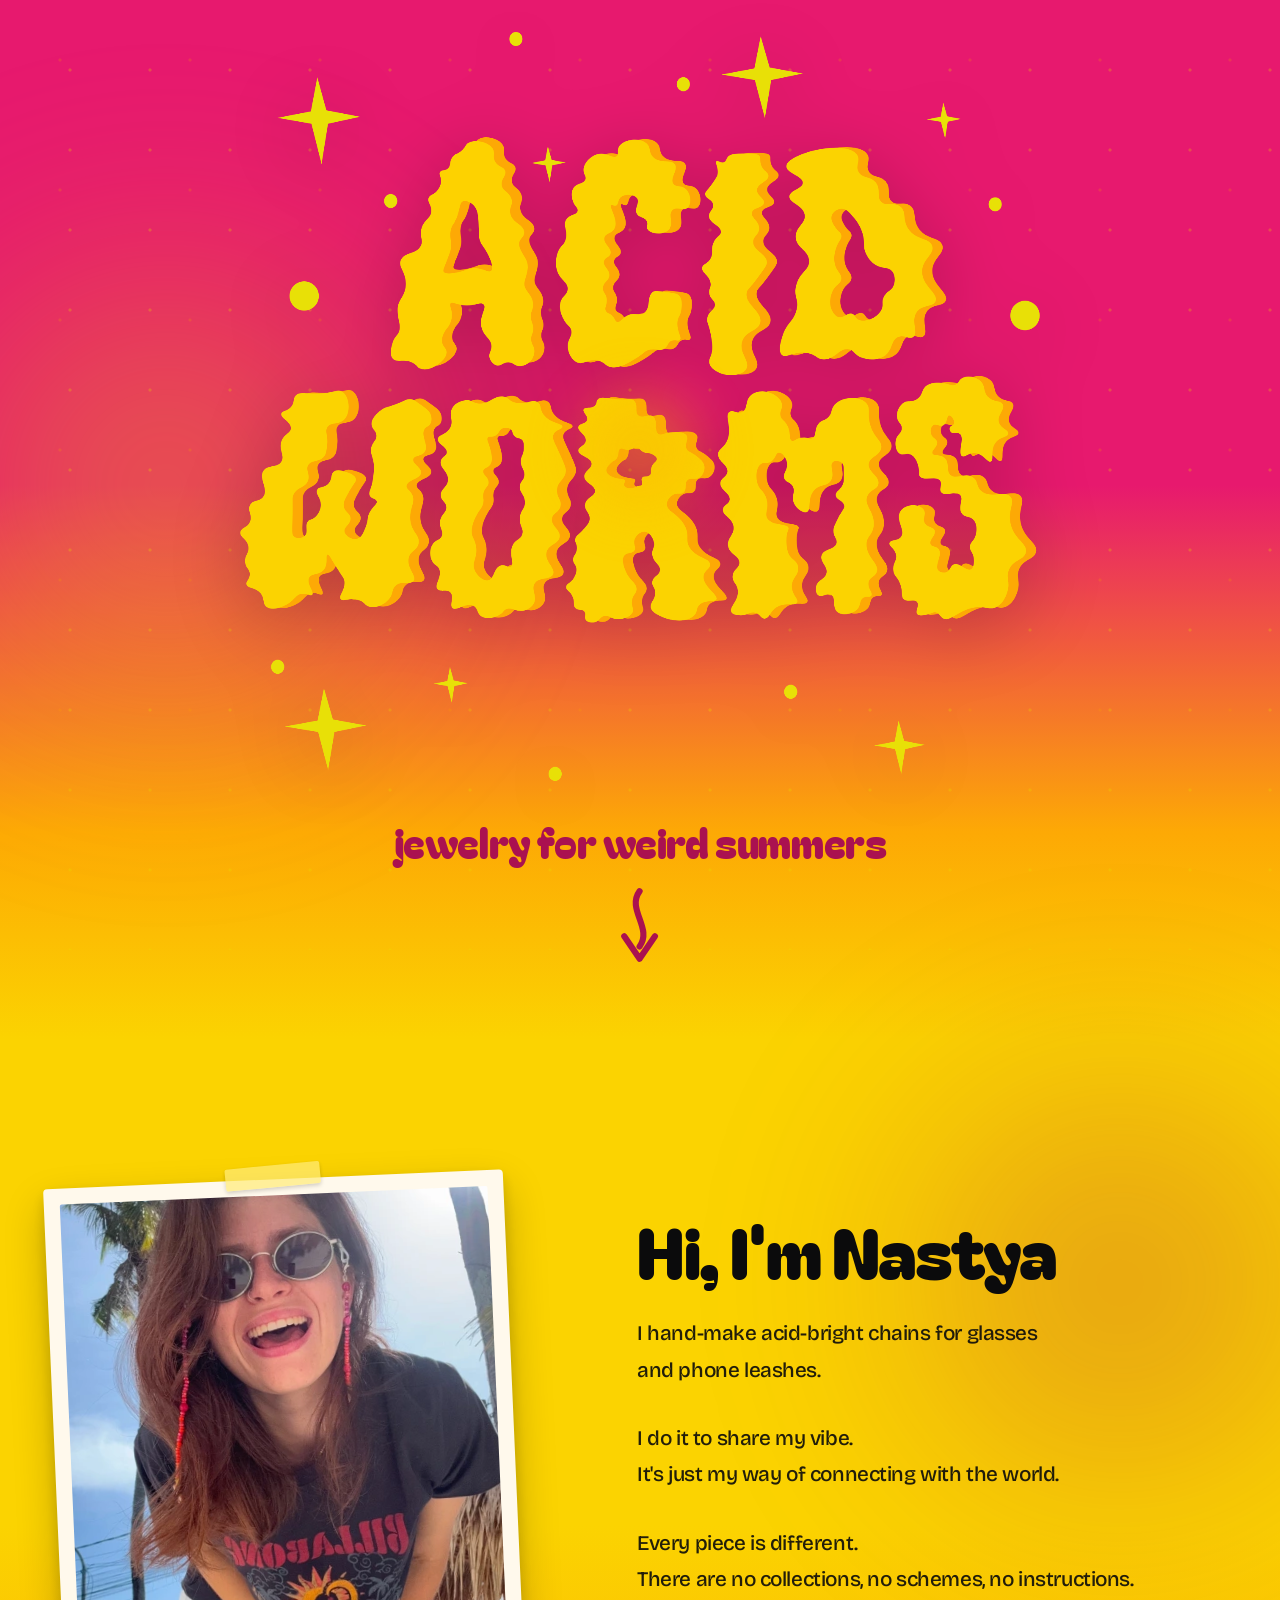
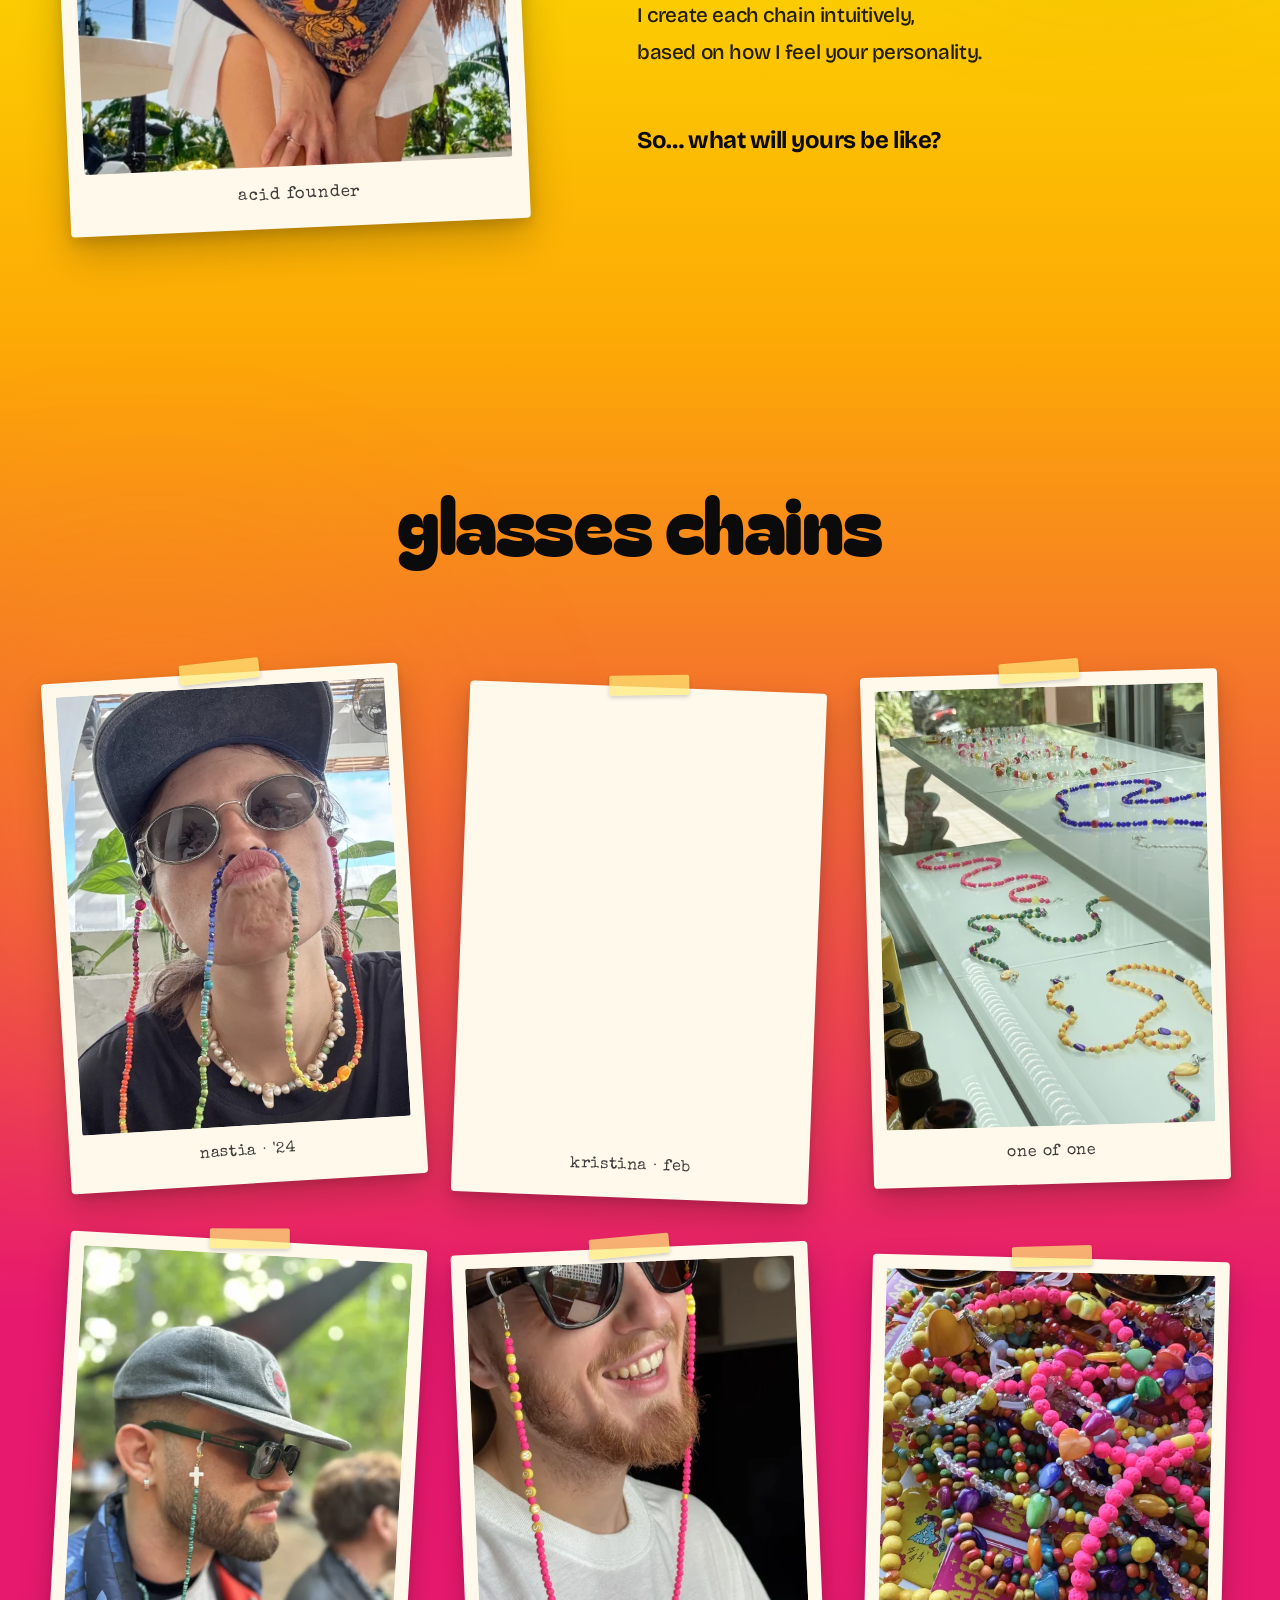
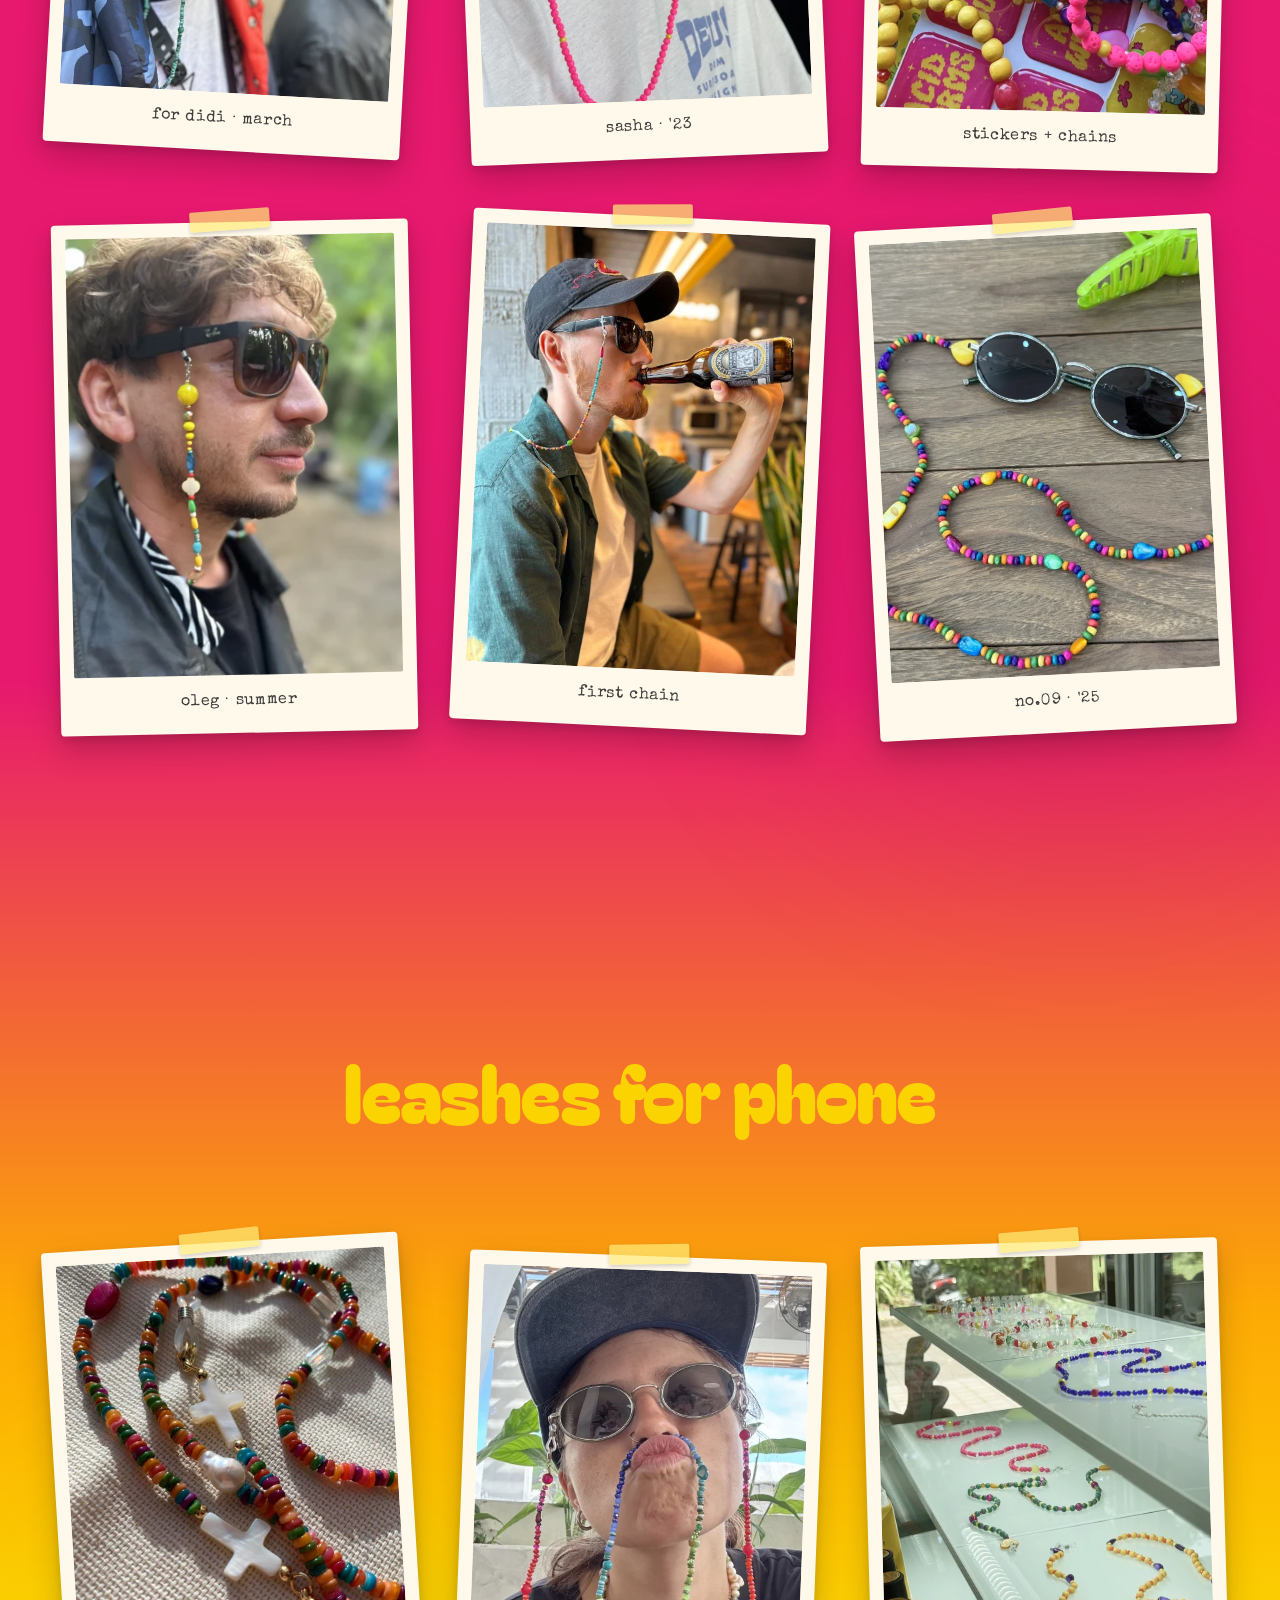
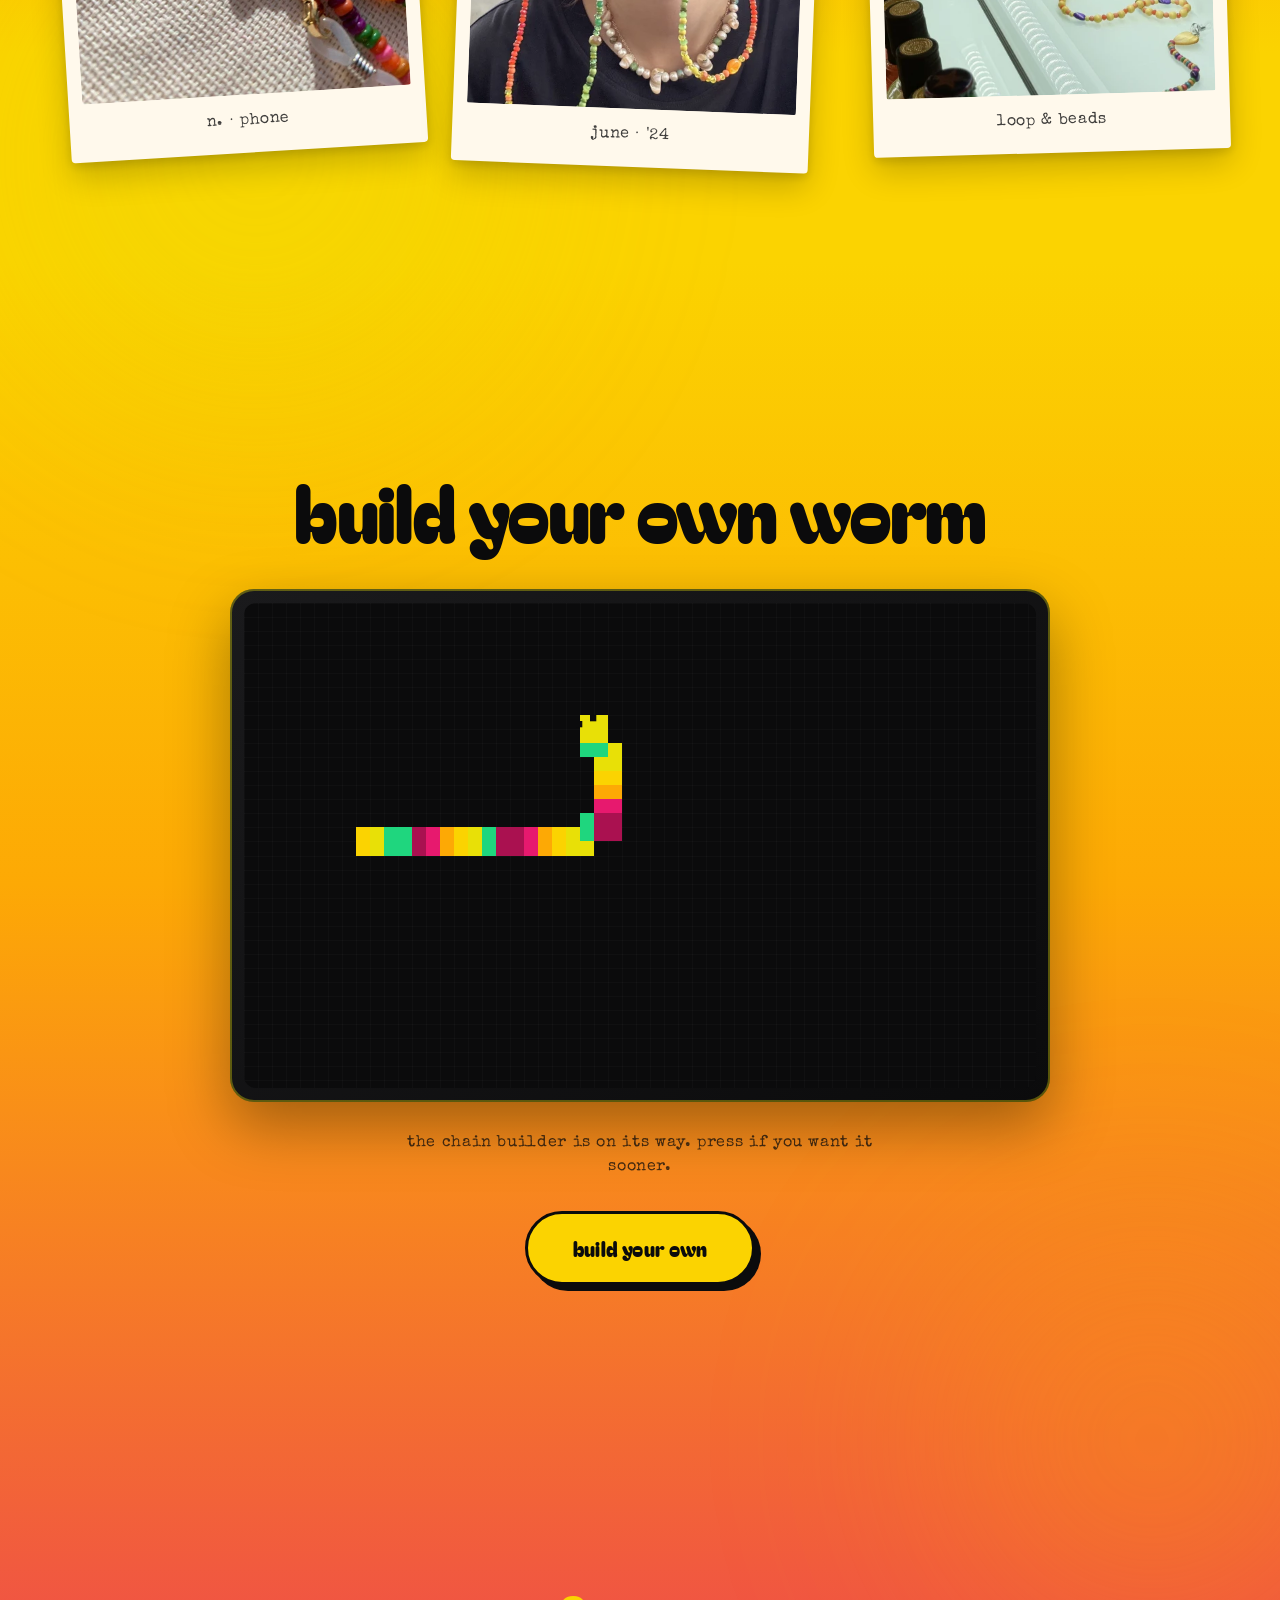
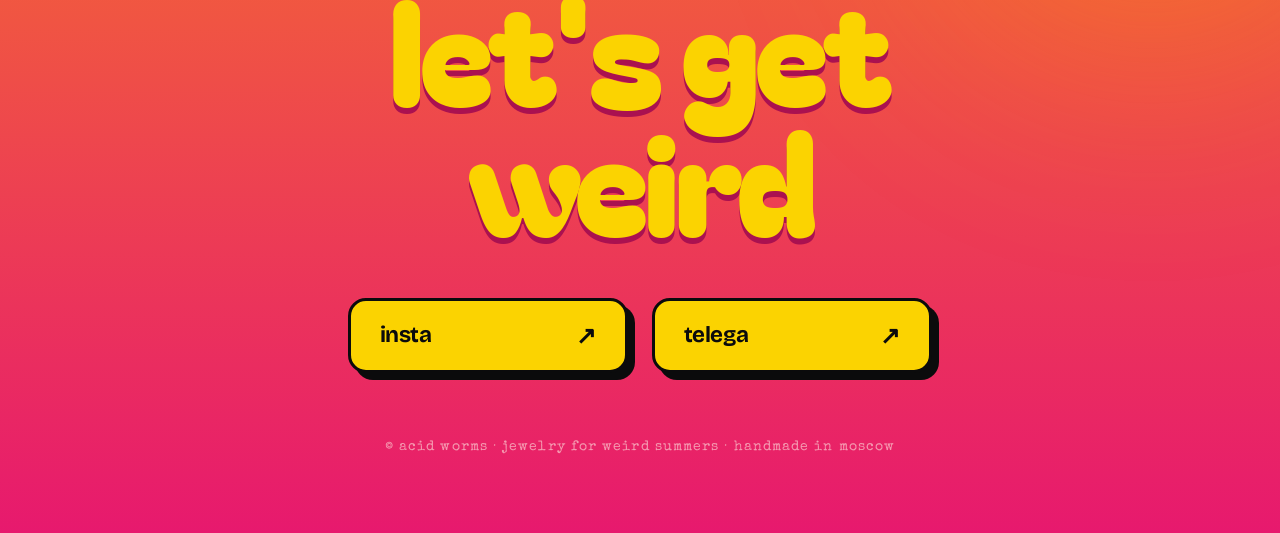
==== commit 91cd6bcd: "Background canvas + confetti physics + footer links + mobile logo buzz - One continuous page-bg with" ====
--- a/index.html
+++ b/index.html
@@ -10,6 +10,16 @@
     <link href="https://fonts.googleapis.com/css2?family=Bagel+Fat+One&family=Bricolage+Grotesque:opsz,wdth,wght@12..96,75..100,200..800&family=Special+Elite&display=swap" rel="stylesheet">
 </head>
 <body>
+
+    <!-- One continuous background canvas covering all sections -->
+    <div class="page-bg" aria-hidden="true">
+        <div class="page-blob page-blob-1"></div>
+        <div class="page-blob page-blob-2"></div>
+        <div class="page-blob page-blob-3"></div>
+        <div class="page-blob page-blob-4"></div>
+        <div class="page-blob page-blob-5"></div>
+        <div class="page-blob page-blob-6"></div>
+    </div>
 
     <!-- Block 1: Hero — Emotional Connection -->
     <section class="hero">
@@ -225,12 +235,12 @@
         <div class="footer-content">
             <h2 class="footer-title">let's get<br>weird</h2>
             <div class="footer-cards">
-                <a class="footer-card" href="https://instagram.com/acid.worms" target="_blank" rel="noopener">
-                    <span class="footer-card-label">instagram</span>
+                <a class="footer-card" href="https://www.instagram.com/acid_wormmmms/" target="_blank" rel="noopener">
+                    <span class="footer-card-label">insta</span>
                     <span class="footer-card-arrow">↗</span>
                 </a>
-                <a class="footer-card" href="https://t.me/acidworms" target="_blank" rel="noopener">
-                    <span class="footer-card-label">telegram</span>
+                <a class="footer-card" href="https://t.me/acid_worms" target="_blank" rel="noopener">
+                    <span class="footer-card-label">telega</span>
                     <span class="footer-card-arrow">↗</span>
                 </a>
             </div>
--- a/styles.css
+++ b/styles.css
@@ -42,6 +42,99 @@
     max-width: 100%;
     height: auto;
     display: block;
+}
+
+/* ============================================================
+   PAGE BACKGROUND CANVAS — one continuous gradient covering the
+   whole document height. Section backgrounds are transparent so
+   the canvas shows through, killing all section seams.
+   ============================================================ */
+.page-bg {
+    position: absolute;
+    inset: 0;
+    width: 100%;
+    height: 100%;
+    overflow: hidden;
+    pointer-events: none;
+    z-index: 0;
+    background: linear-gradient(180deg,
+        var(--aw-pink)   0%,
+        var(--aw-pink)   7%,
+        var(--aw-orange) 12%,
+        var(--aw-yellow) 15%,
+        var(--aw-yellow) 22%,
+        var(--aw-orange) 28%,
+        var(--aw-pink)   42%,
+        var(--aw-pink)   56%,
+        var(--aw-orange) 65%,
+        var(--aw-yellow) 70%,
+        var(--aw-yellow) 73%,
+        var(--aw-orange) 82%,
+        var(--aw-pink)   100%
+    );
+}
+
+.page-blob {
+    position: absolute;
+    border-radius: 50%;
+    filter: blur(110px);
+    pointer-events: none;
+    will-change: transform;
+}
+
+/* Six drifting blobs distributed across the full document height.
+   Heights are in % of .page-bg (i.e. full body height). */
+.page-blob-1 {
+    top: 2%; left: -12%;
+    width: 50%; height: 10%;
+    background: radial-gradient(circle, var(--aw-yellow-acid) 0%, transparent 65%);
+    opacity: 0.45;
+    animation: blob-drift-a 26s ease-in-out infinite;
+}
+.page-blob-2 {
+    top: 14%; right: -15%;
+    width: 55%; height: 9%;
+    background: radial-gradient(circle, var(--aw-pink-deep) 0%, transparent 60%);
+    opacity: 0.38;
+    animation: blob-drift-b 32s ease-in-out infinite;
+}
+.page-blob-3 {
+    top: 30%; left: -18%;
+    width: 60%; height: 10%;
+    background: radial-gradient(circle, var(--aw-orange) 0%, transparent 65%);
+    opacity: 0.35;
+    animation: blob-drift-a 36s ease-in-out infinite reverse;
+}
+.page-blob-4 {
+    top: 48%; right: -12%;
+    width: 55%; height: 12%;
+    background: radial-gradient(circle, var(--aw-pink-deep) 0%, transparent 65%);
+    opacity: 0.4;
+    animation: blob-drift-b 30s ease-in-out infinite;
+}
+.page-blob-5 {
+    top: 66%; left: -10%;
+    width: 60%; height: 11%;
+    background: radial-gradient(circle, var(--aw-yellow-acid) 0%, transparent 65%);
+    opacity: 0.4;
+    animation: blob-drift-a 40s ease-in-out infinite;
+}
+.page-blob-6 {
+    top: 85%; right: -15%;
+    width: 50%; height: 10%;
+    background: radial-gradient(circle, var(--aw-orange) 0%, transparent 65%);
+    opacity: 0.42;
+    animation: blob-drift-b 28s ease-in-out infinite reverse;
+}
+
+@keyframes blob-drift-a {
+    0%, 100% { transform: translate(0, 0) scale(1); }
+    33%      { transform: translate(8%, -6%) scale(1.1); }
+    66%      { transform: translate(-6%, 5%) scale(0.95); }
+}
+@keyframes blob-drift-b {
+    0%, 100% { transform: translate(0, 0) scale(1); }
+    50%      { transform: translate(-10%, 4%) scale(1.15); }
 }
 
 /* ===== GLOBAL DRIFTING DOT PATTERN ===== */
@@ -68,17 +161,8 @@
     100% { transform: translate(0, 0); }
 }
 
-/* All section content should sit above the dots */
+/* Sections sit above the canvas + dots */
 section, footer { position: relative; z-index: 2; }
-
-/* Anti-aliasing fix — micro-overlap so gradient seams disappear */
-.hero,
-.about,
-.glasses-chains,
-.phone-leashes,
-.interactive-section {
-    margin-bottom: -1px;
-}
 
 /* ===== CURSOR — neon glow halo ===== */
 .cursor-blob {
@@ -101,53 +185,14 @@
     .cursor-blob { display: none !important; }
 }
 
-/* ===== GRADIENT WAVE KEYFRAMES ===== */
-@keyframes blob-drift-a {
-    0%, 100% { transform: translate(0, 0) scale(1); }
-    33%      { transform: translate(8%, -12%) scale(1.1); }
-    66%      { transform: translate(-6%, 10%) scale(0.95); }
-}
-@keyframes blob-drift-b {
-    0%, 100% { transform: translate(0, 0) scale(1); }
-    50%      { transform: translate(-10%, 8%) scale(1.15); }
-}
-
 /* ===== HERO SECTION ===== */
 .hero {
     min-height: 100vh;
     display: flex;
     align-items: center;
     justify-content: center;
-    background: linear-gradient(180deg,
-        var(--aw-pink)   0%,
-        var(--aw-pink)   50%,
-        var(--aw-orange) 82%,
-        var(--aw-yellow) 100%);
+    background: transparent;
     overflow: hidden;
-}
-.hero::before {
-    content: '';
-    position: absolute;
-    top: -25%; left: -15%;
-    width: 70%; height: 70%;
-    background: radial-gradient(circle, var(--aw-yellow-acid) 0%, transparent 65%);
-    filter: blur(90px);
-    opacity: 0.32;
-    animation: blob-drift-a 24s ease-in-out infinite;
-    pointer-events: none;
-    z-index: 0;
-}
-.hero::after {
-    content: '';
-    position: absolute;
-    bottom: 5%; right: -20%;
-    width: 70%; height: 70%;
-    background: radial-gradient(circle, var(--aw-pink-deep) 0%, transparent 60%);
-    filter: blur(100px);
-    opacity: 0.35;
-    animation: blob-drift-b 30s ease-in-out infinite;
-    pointer-events: none;
-    z-index: 0;
 }
 
 .hero-content {
@@ -168,9 +213,14 @@
     margin: 0 auto;
     display: block;
     will-change: transform;
-}
-
-/* Default: gentle breathing */
+    cursor: pointer;
+    user-select: none;
+    -webkit-user-select: none;
+    -webkit-touch-callout: none;
+    -webkit-tap-highlight-color: transparent;
+    touch-action: manipulation;
+}
+
 .hero-logo-svg {
     width: 100%;
     height: auto;
@@ -186,15 +236,14 @@
     50%      { transform: scale(1.045); }
 }
 
-/* On hover: FREEZE the breath at current scale, then apply electric distortion */
-.hero-logo-wrap:hover .hero-logo-svg {
+.hero-logo-wrap:hover .hero-logo-svg,
+.hero-logo-wrap.is-buzzing .hero-logo-svg {
     animation-play-state: paused;
     filter:
         drop-shadow(0 12px 36px rgba(232, 224, 7, 0.45))
         url(#aw-electric);
 }
 
-/* Stars — independent twinkle */
 .hero-logo-svg .star {
     transform-box: fill-box;
     transform-origin: center;
@@ -242,38 +291,11 @@
 .about {
     min-height: 100vh;
     padding: 10rem 2rem 8rem;
-    background: linear-gradient(180deg,
-        var(--aw-yellow) 0%,
-        var(--aw-yellow) 55%,
-        var(--aw-orange) 100%);
+    background: transparent;
     display: flex;
     align-items: center;
     justify-content: center;
     overflow: hidden;
-}
-.about::before {
-    content: '';
-    position: absolute;
-    top: 10%; right: -10%;
-    width: 50%; height: 50%;
-    background: radial-gradient(circle, var(--aw-pink) 0%, transparent 65%);
-    filter: blur(90px);
-    opacity: 0.22;
-    animation: blob-drift-a 28s ease-in-out infinite;
-    pointer-events: none;
-    z-index: 0;
-}
-.about::after {
-    content: '';
-    position: absolute;
-    bottom: -20%; left: -15%;
-    width: 55%; height: 55%;
-    background: radial-gradient(circle, var(--aw-orange) 0%, transparent 60%);
-    filter: blur(100px);
-    opacity: 0.3;
-    animation: blob-drift-b 35s ease-in-out infinite;
-    pointer-events: none;
-    z-index: 0;
 }
 
 .about-container {
@@ -397,69 +419,12 @@
 /* ===== GALLERY SECTIONS — POLAROID WALL ===== */
 .gallery {
     padding: 8rem 2rem;
-    background-color: var(--aw-yellow);
+    background: transparent;
     overflow: hidden;
 }
 
-.glasses-chains {
-    background: linear-gradient(180deg,
-        var(--aw-orange) 0%,
-        var(--aw-orange) 12%,
-        var(--aw-pink)   100%);
-}
-.glasses-chains::before {
-    content: '';
-    position: absolute;
-    top: 30%; right: -25%;
-    width: 70%; height: 70%;
-    background: radial-gradient(circle, var(--aw-yellow-acid) 0%, transparent 60%);
-    filter: blur(110px);
-    opacity: 0.25;
-    animation: blob-drift-a 32s ease-in-out infinite;
-    pointer-events: none;
-    z-index: 0;
-}
-.glasses-chains::after {
-    content: '';
-    position: absolute;
-    bottom: 5%; left: -20%;
-    width: 60%; height: 60%;
-    background: radial-gradient(circle, var(--aw-pink-deep) 0%, transparent 65%);
-    filter: blur(90px);
-    opacity: 0.3;
-    animation: blob-drift-b 40s ease-in-out infinite;
-    pointer-events: none;
-    z-index: 0;
-}
-
 .phone-leashes {
-    background: var(--aw-pink);
-    margin-top: 0;
     padding-top: 8rem;
-}
-.phone-leashes::before {
-    content: '';
-    position: absolute;
-    top: 20%; right: -15%;
-    width: 55%; height: 55%;
-    background: radial-gradient(circle, var(--aw-pink-deep) 0%, transparent 65%);
-    filter: blur(110px);
-    opacity: 0.4;
-    animation: blob-drift-b 36s ease-in-out infinite;
-    pointer-events: none;
-    z-index: 0;
-}
-.phone-leashes::after {
-    content: '';
-    position: absolute;
-    bottom: -10%; left: -10%;
-    width: 55%; height: 55%;
-    background: radial-gradient(circle, var(--aw-orange) 0%, transparent 70%);
-    filter: blur(120px);
-    opacity: 0.22;
-    animation: blob-drift-a 42s ease-in-out infinite;
-    pointer-events: none;
-    z-index: 0;
 }
 
 .phone-leashes .gallery-title {
@@ -544,7 +509,6 @@
 .gallery-item:nth-child(8) { transform: rotate(2.8deg) translateY(-6px); }
 .gallery-item:nth-child(9) { transform: rotate(-3deg); }
 
-/* Same smooth lift as about-image — straighten, scale, no shake */
 .gallery-item:hover {
     transform: rotate(0deg) scale(1.025) !important;
     box-shadow:
@@ -560,35 +524,8 @@
     align-items: center;
     justify-content: center;
     padding: 8rem 2rem;
-    background: linear-gradient(180deg,
-        var(--aw-pink)   0%,
-        var(--aw-orange) 55%,
-        var(--aw-yellow) 100%);
+    background: transparent;
     overflow: hidden;
-}
-.interactive-section::before {
-    content: '';
-    position: absolute;
-    top: -10%; left: -20%;
-    width: 70%; height: 70%;
-    background: radial-gradient(circle, var(--aw-yellow-acid) 0%, transparent 65%);
-    filter: blur(110px);
-    opacity: 0.35;
-    animation: blob-drift-a 30s ease-in-out infinite;
-    pointer-events: none;
-    z-index: 0;
-}
-.interactive-section::after {
-    content: '';
-    position: absolute;
-    bottom: -20%; right: -10%;
-    width: 60%; height: 60%;
-    background: radial-gradient(circle, var(--aw-pink) 0%, transparent 60%);
-    filter: blur(100px);
-    opacity: 0.3;
-    animation: blob-drift-b 38s ease-in-out infinite;
-    pointer-events: none;
-    z-index: 0;
 }
 
 .interactive-content {
@@ -675,20 +612,12 @@
     box-shadow: 2px 2px 0 var(--aw-black);
 }
 
-/* ===== CONFETTI BURST ===== */
-.confetti-layer {
+/* ===== CONFETTI CANVAS ===== */
+.confetti-canvas {
     position: fixed;
     inset: 0;
     pointer-events: none;
     z-index: 9997;
-    overflow: hidden;
-}
-.confetti-piece {
-    position: absolute;
-    width: 14px;
-    height: 14px;
-    will-change: transform, opacity;
-    border-radius: 2px;
 }
 
 /* ===== FOOTER ===== */
@@ -697,36 +626,9 @@
     display: flex;
     align-items: center;
     justify-content: center;
-    background: linear-gradient(180deg,
-        var(--aw-yellow) 0%,
-        var(--aw-orange) 35%,
-        var(--aw-pink)   100%);
+    background: transparent;
     padding: 10rem 2rem 4rem;
     overflow: hidden;
-}
-.footer::before {
-    content: '';
-    position: absolute;
-    top: -20%; left: -15%;
-    width: 60%; height: 60%;
-    background: radial-gradient(circle, var(--aw-pink-deep) 0%, transparent 65%);
-    filter: blur(110px);
-    opacity: 0.32;
-    animation: blob-drift-a 32s ease-in-out infinite;
-    pointer-events: none;
-    z-index: 0;
-}
-.footer::after {
-    content: '';
-    position: absolute;
-    bottom: -30%; right: -10%;
-    width: 60%; height: 60%;
-    background: radial-gradient(circle, var(--aw-yellow-acid) 0%, transparent 65%);
-    filter: blur(120px);
-    opacity: 0.18;
-    animation: blob-drift-b 38s ease-in-out infinite;
-    pointer-events: none;
-    z-index: 0;
 }
 
 .footer-content {
@@ -823,7 +725,8 @@
     .hero-logo-svg .star,
     .cursor-blob,
     .gallery-item:hover,
-    body::before {
+    body::before,
+    .page-blob {
         animation: none !important;
     }
 }
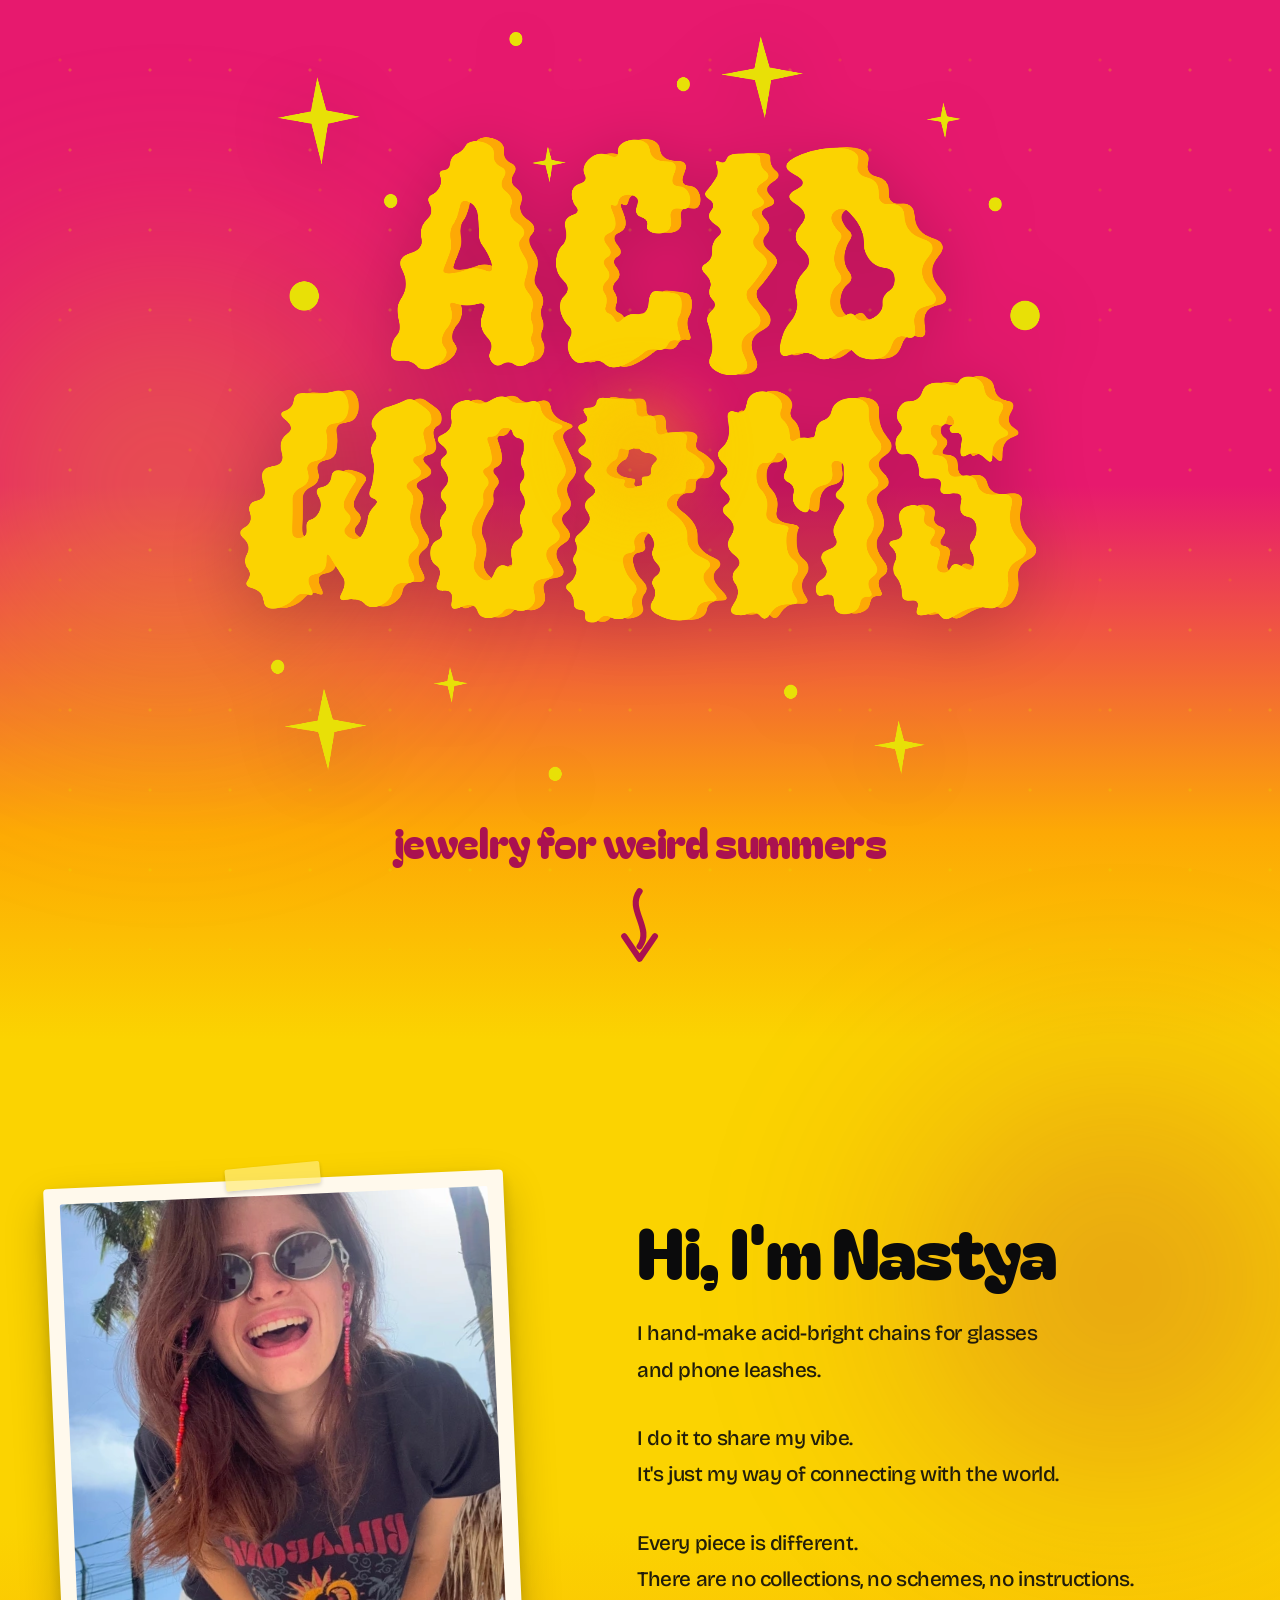
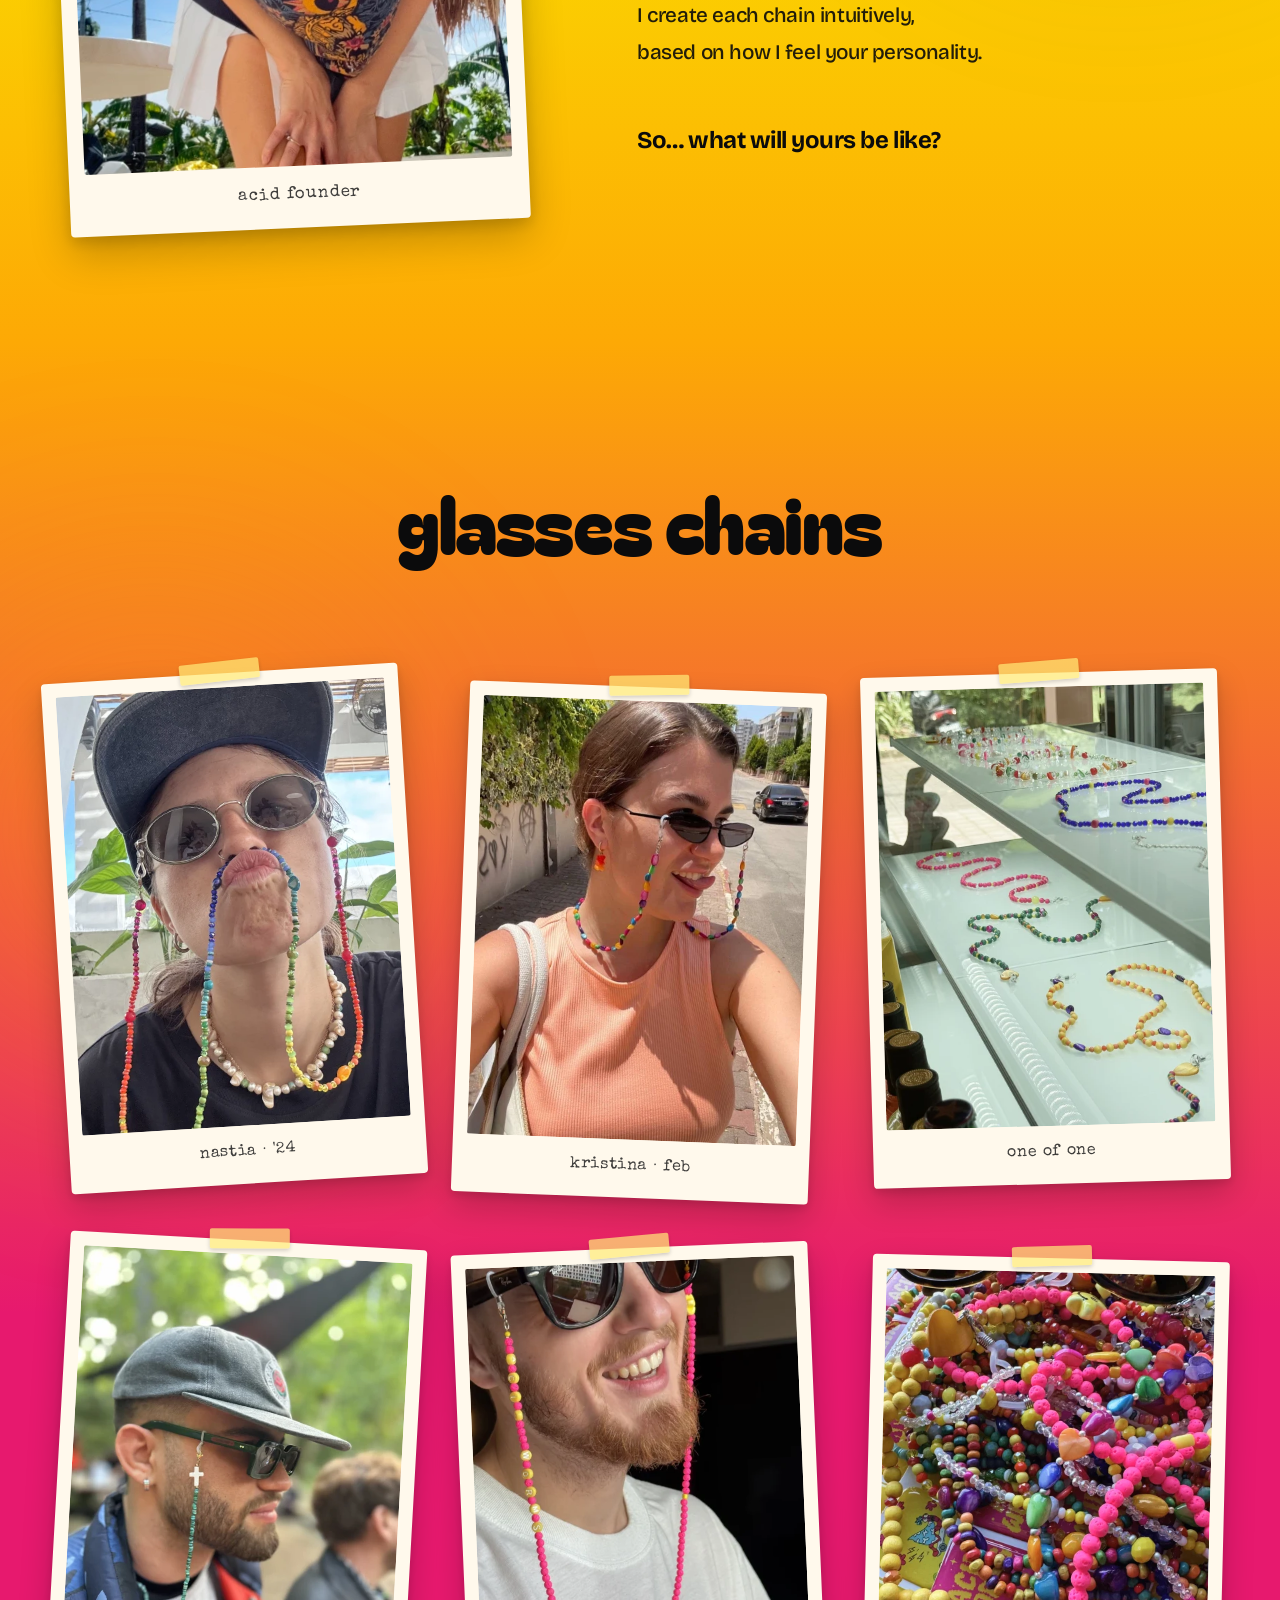
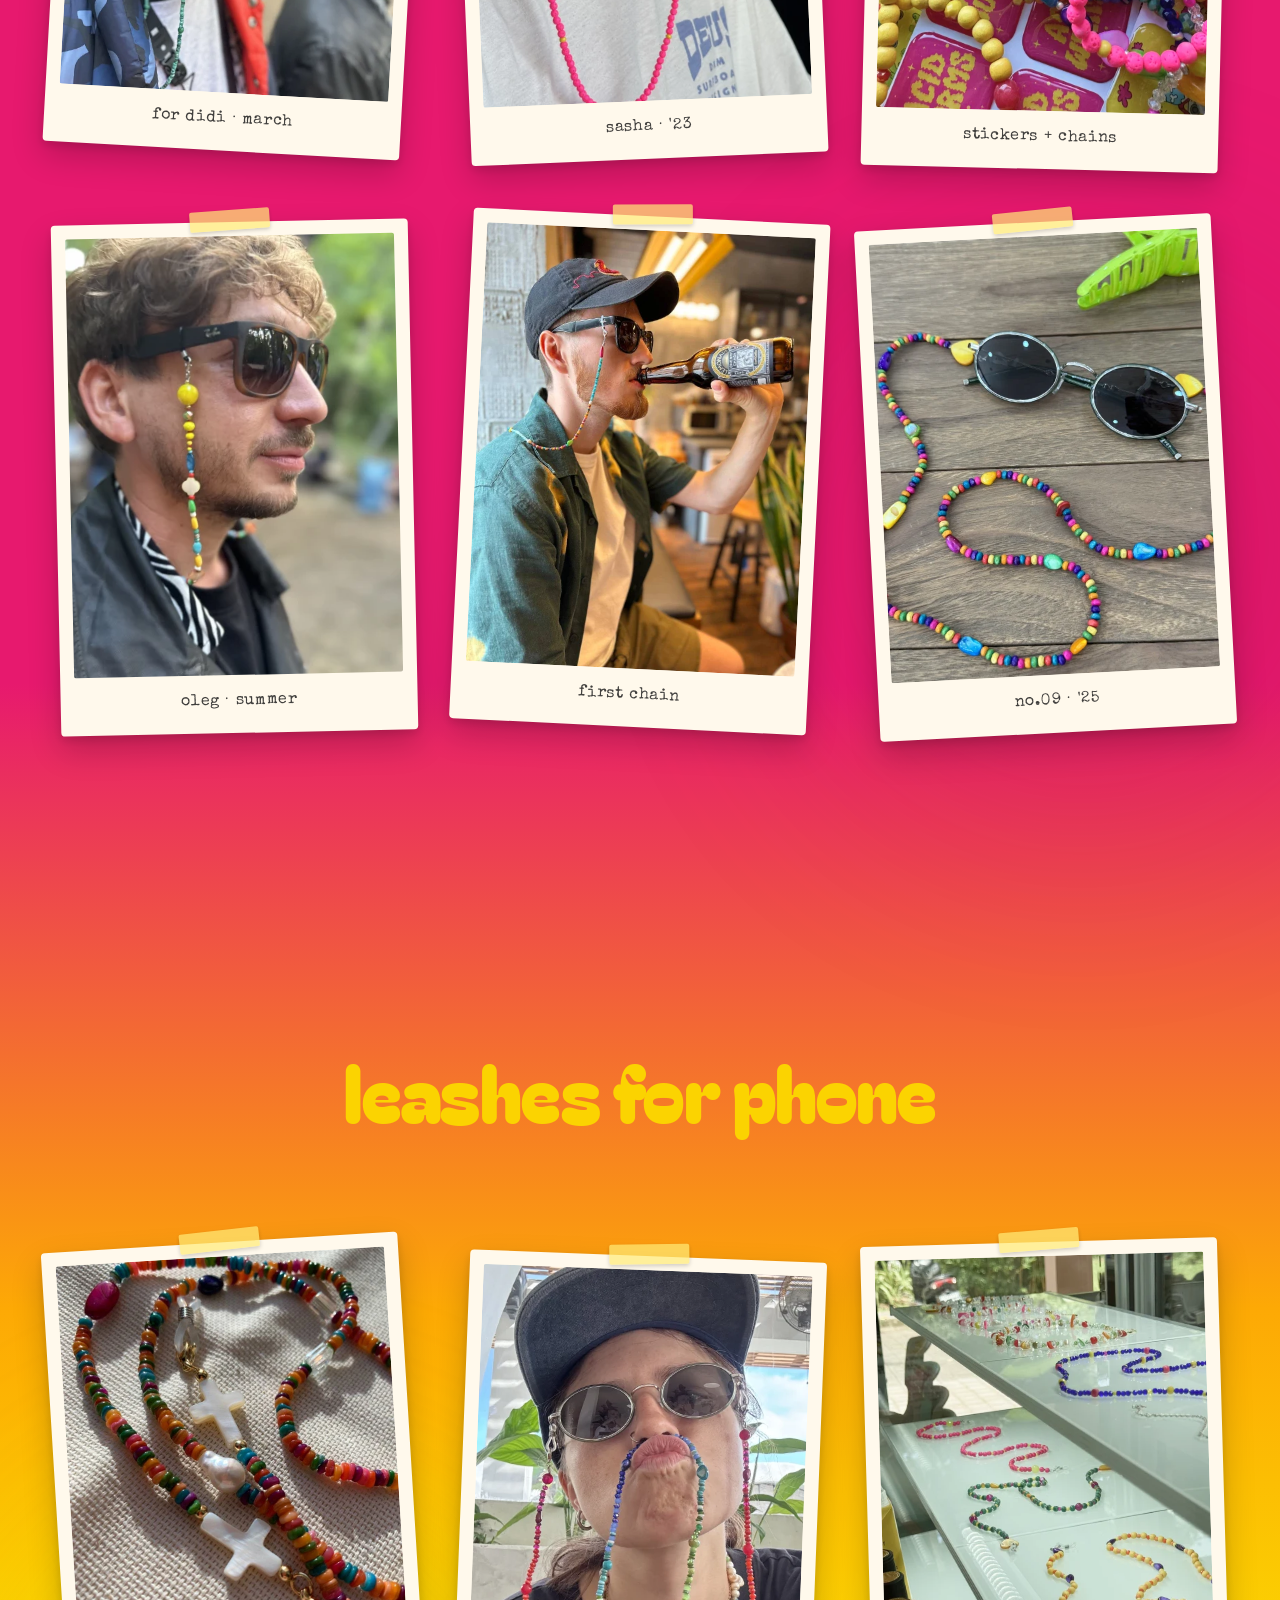
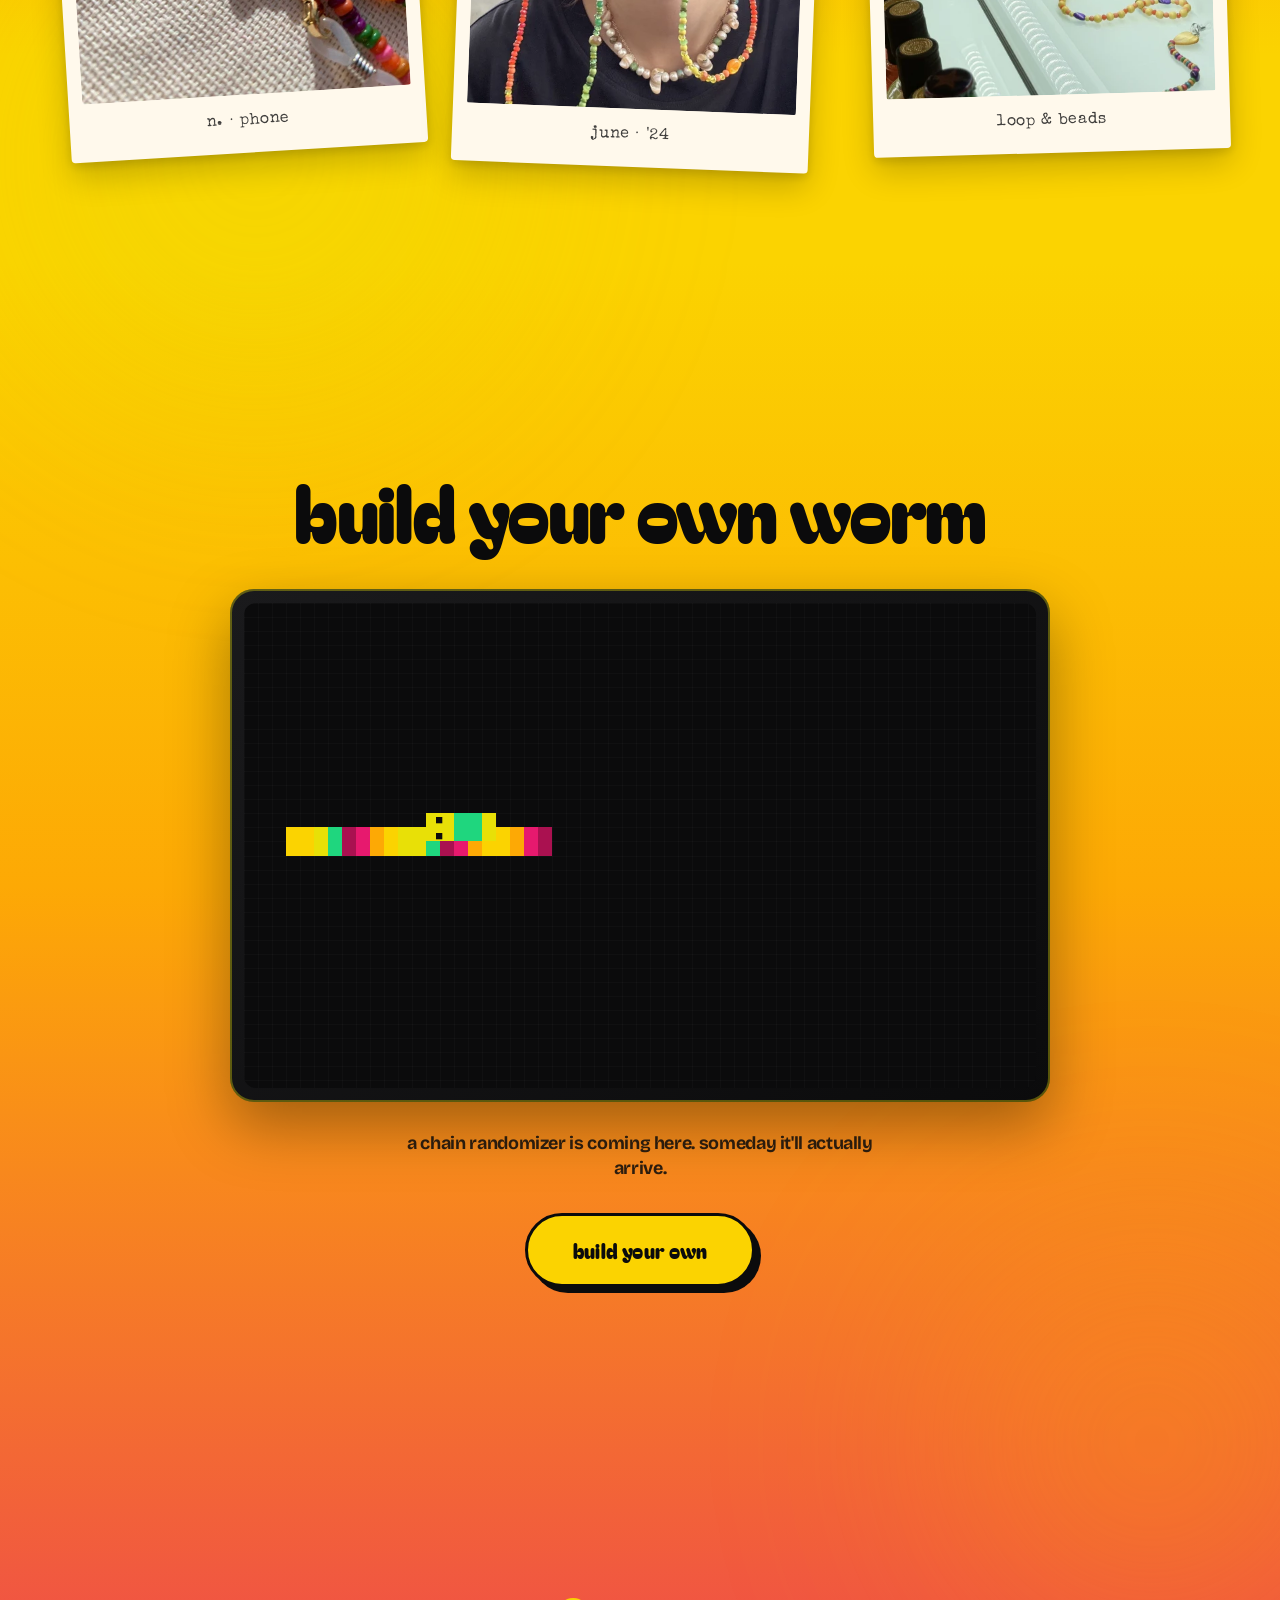
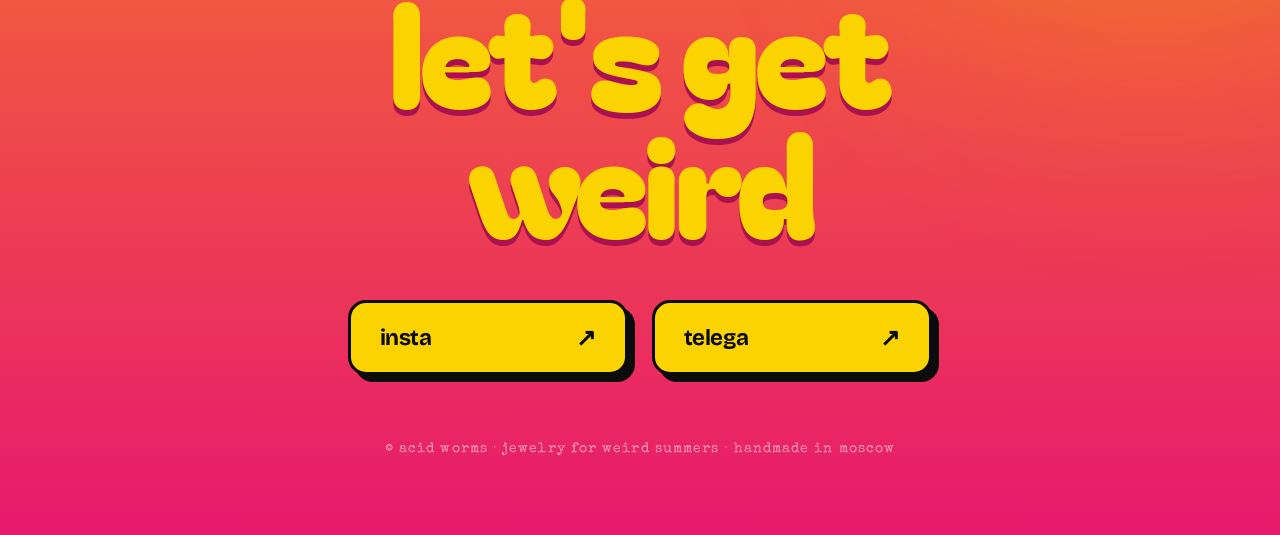
==== commit b8067f6f: "Reword worm-hint and switch font to match footer cards Copy: "a chain randomizer is coming here. som" ====
--- a/index.html
+++ b/index.html
@@ -225,7 +225,7 @@
             <div class="worm-arcade">
                 <canvas id="acid-worm" class="worm-canvas" aria-label="Pixel acid worm that follows your cursor"></canvas>
             </div>
-            <p class="worm-hint">the chain builder is on its way. press if you want it sooner.</p>
+            <p class="worm-hint">a chain randomizer is coming here. someday it'll actually arrive.</p>
             <button class="worm-cta" id="build-your-own" type="button">build your own</button>
         </div>
     </section>
--- a/styles.css
+++ b/styles.css
@@ -36,12 +36,21 @@
     overflow-x: hidden;
     line-height: 1.6;
     position: relative;
+    /* No text / image selection anywhere — keep the vibe smooth */
+    user-select: none;
+    -webkit-user-select: none;
+    -ms-user-select: none;
+    -webkit-touch-callout: none;
+    -webkit-tap-highlight-color: transparent;
 }
 
 img {
     max-width: 100%;
     height: auto;
     display: block;
+    -webkit-user-drag: none;
+    user-drag: none;
+    pointer-events: auto;
 }
 
 /* ============================================================
@@ -575,13 +584,14 @@
 
 .worm-hint {
     margin: 1.8rem auto 0;
-    max-width: 480px;
-    font-family: var(--font-type);
-    font-size: 1rem;
-    color: var(--aw-black);
-    letter-spacing: 0.04em;
-    opacity: 0.75;
-    line-height: 1.5;
+    max-width: 520px;
+    font-family: var(--font-main);
+    font-size: clamp(1rem, 1.4vw, 1.15rem);
+    font-weight: 700;
+    color: var(--aw-black);
+    letter-spacing: -0.02em;
+    opacity: 0.85;
+    line-height: 1.4;
 }
 
 .worm-cta {
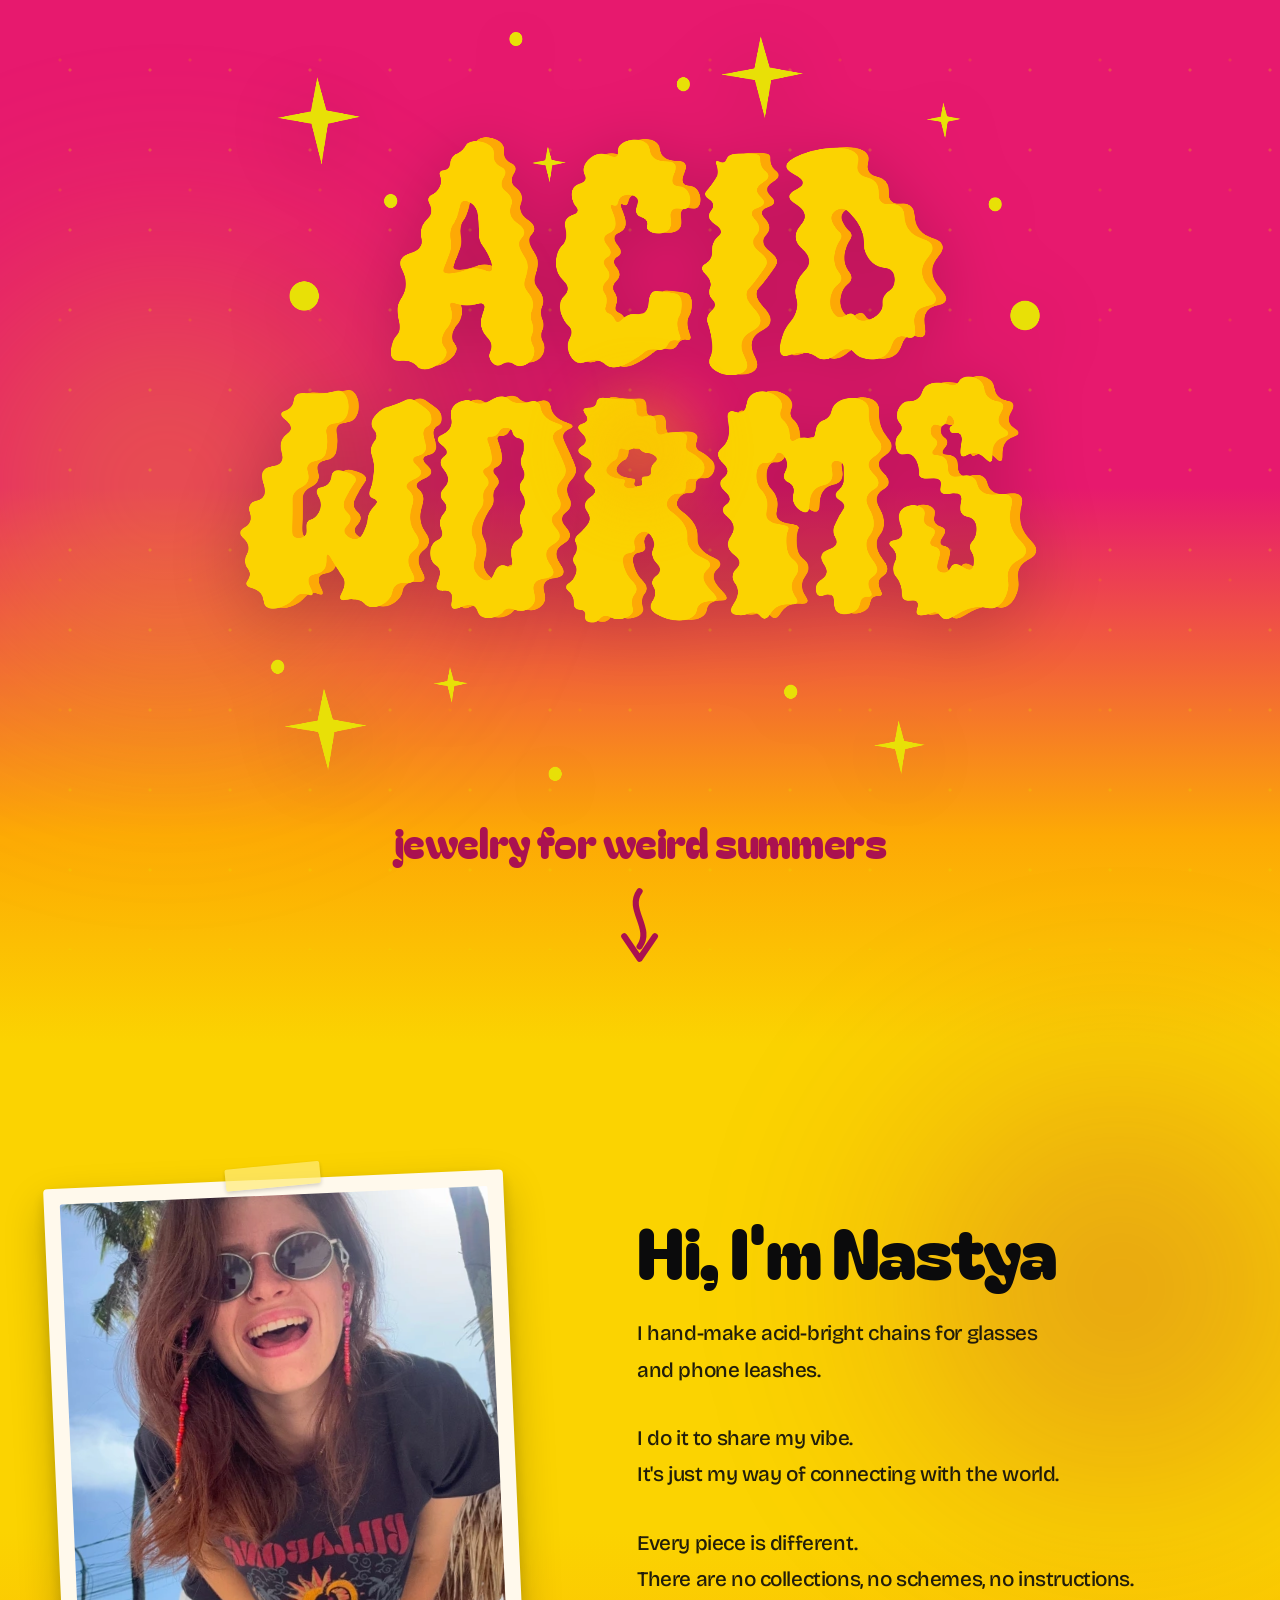
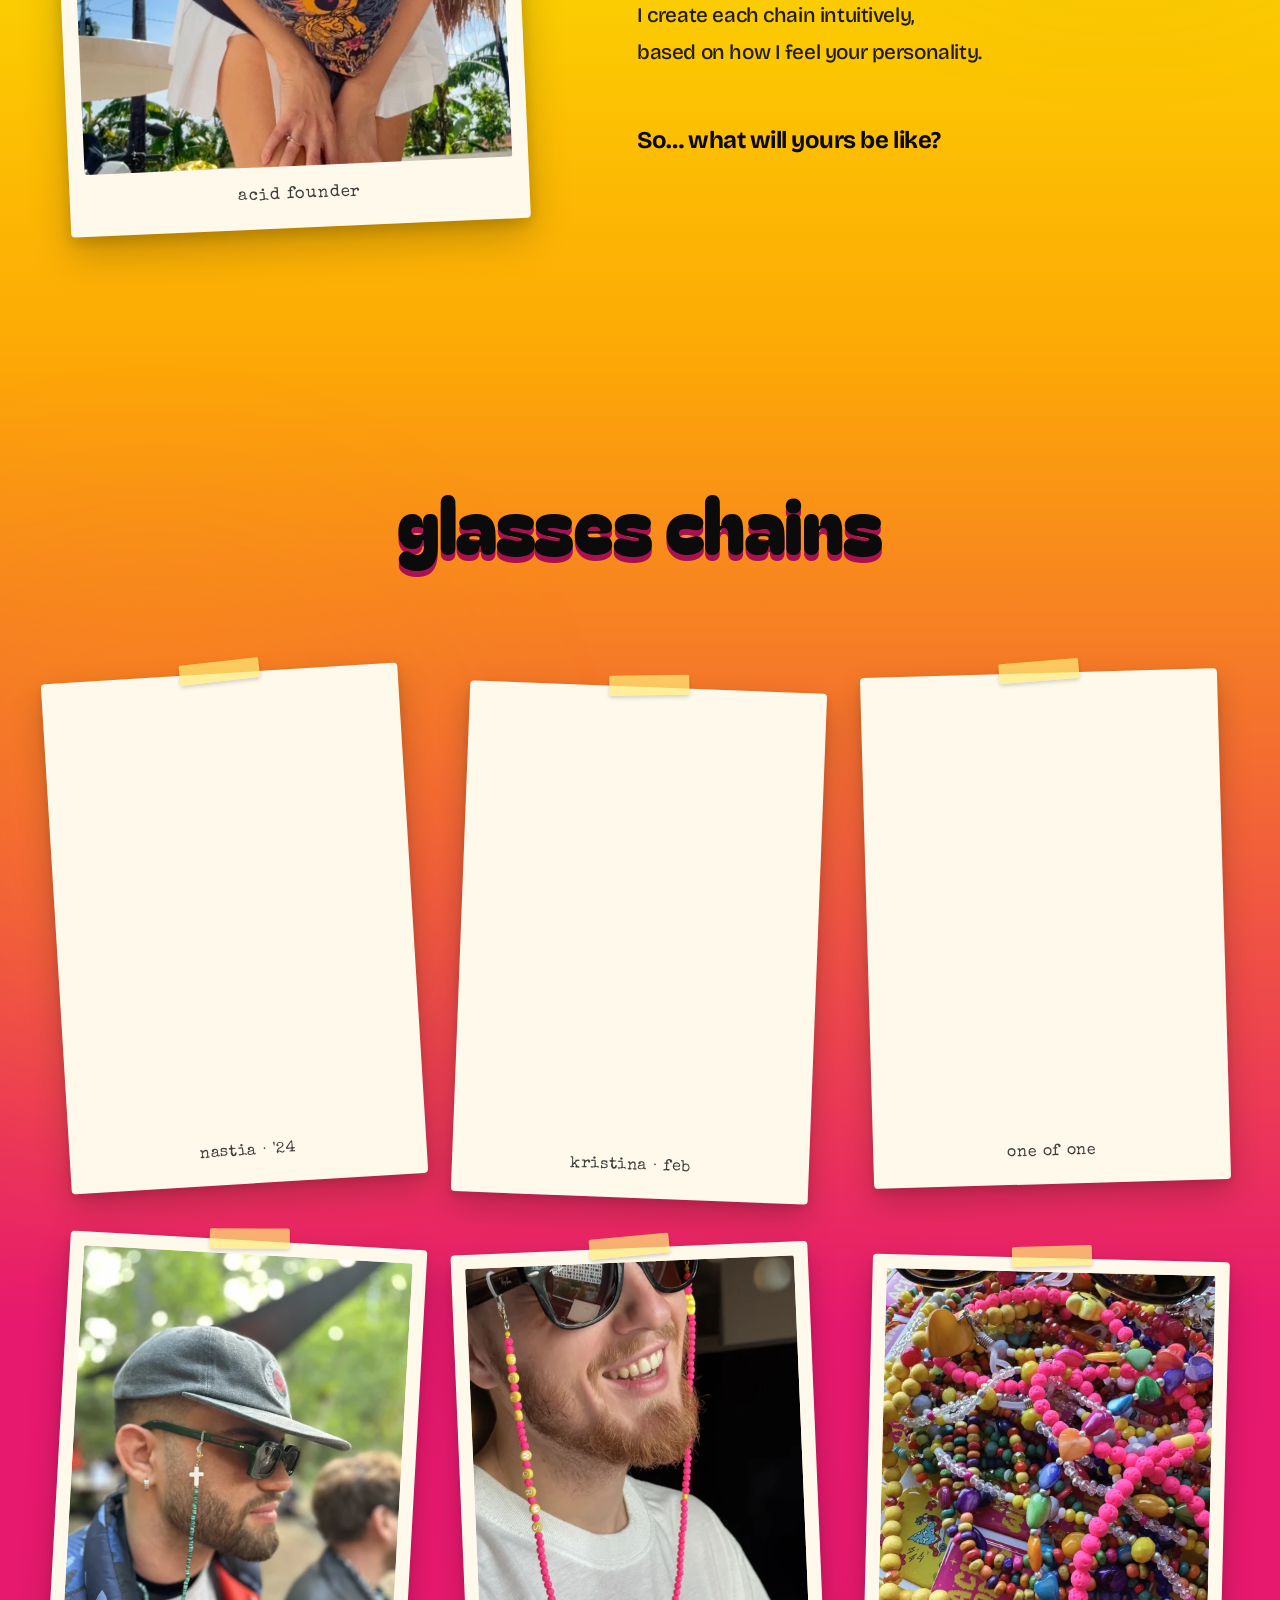
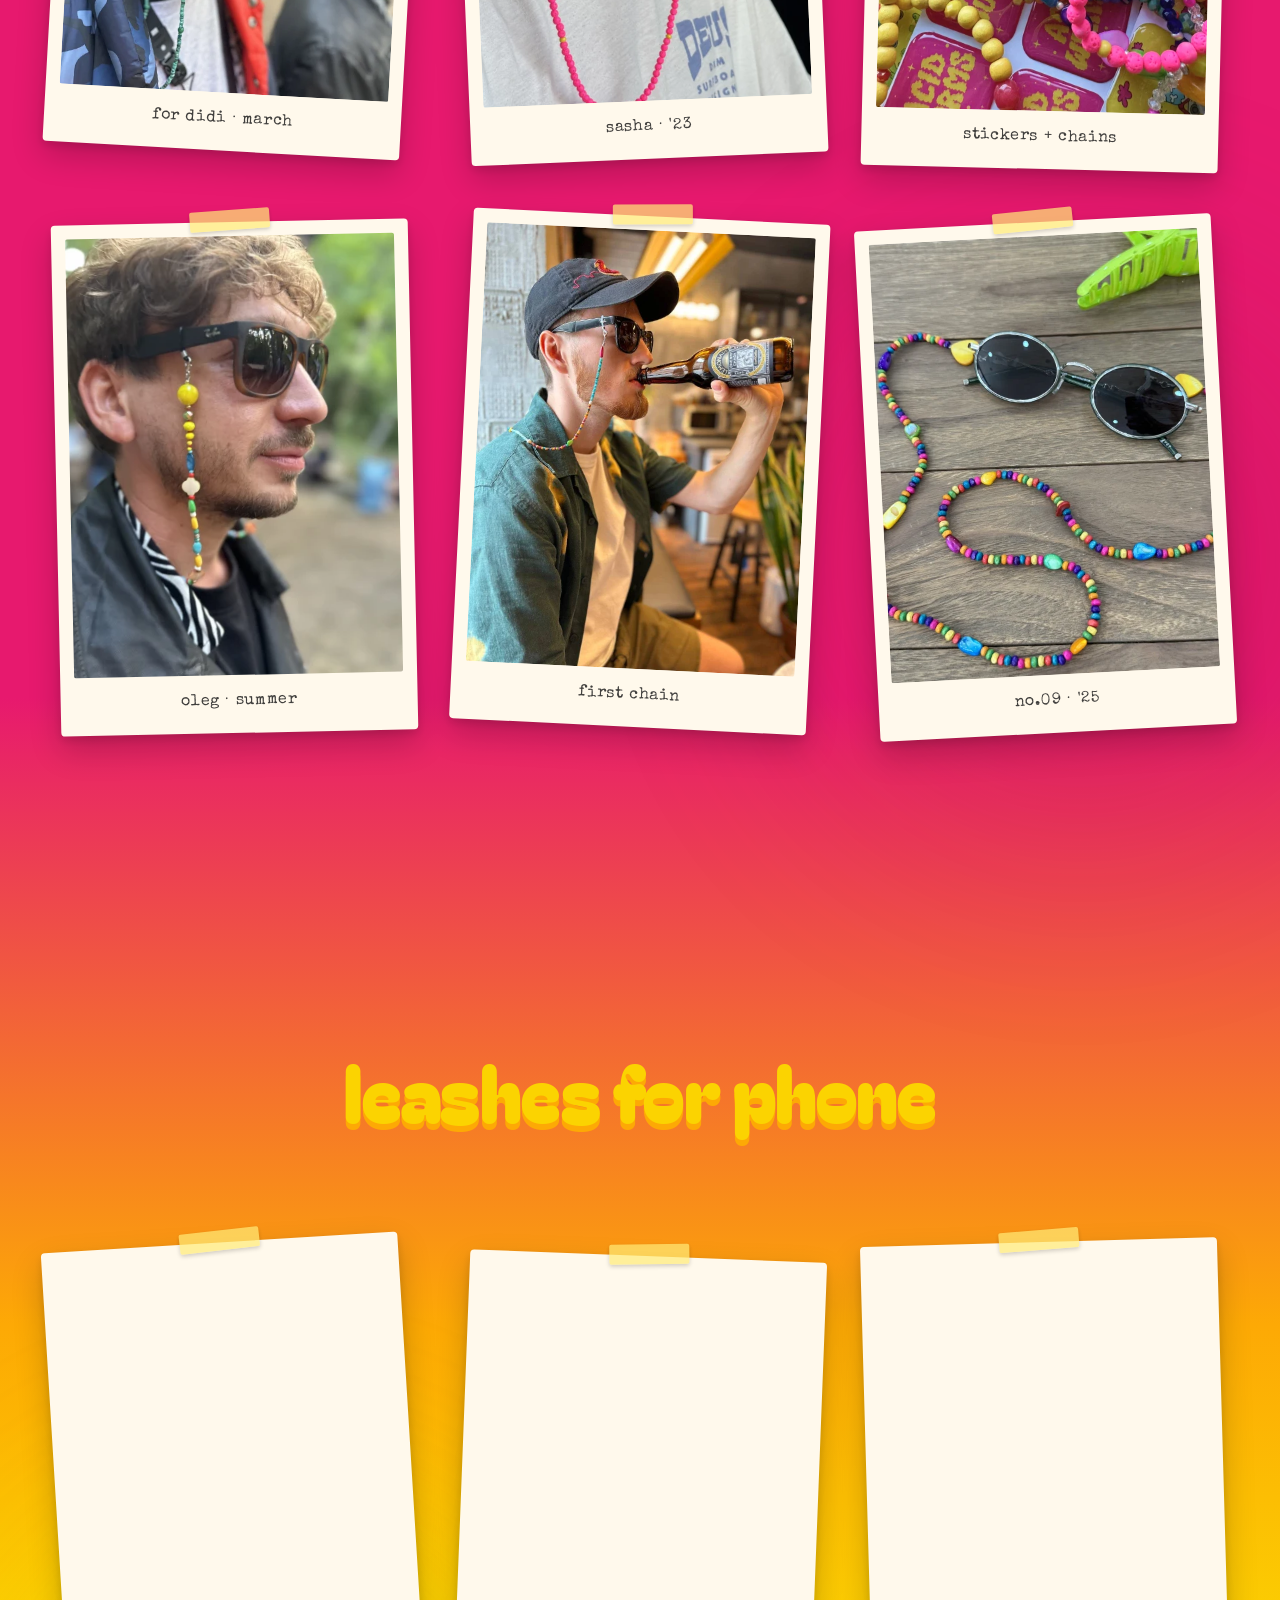
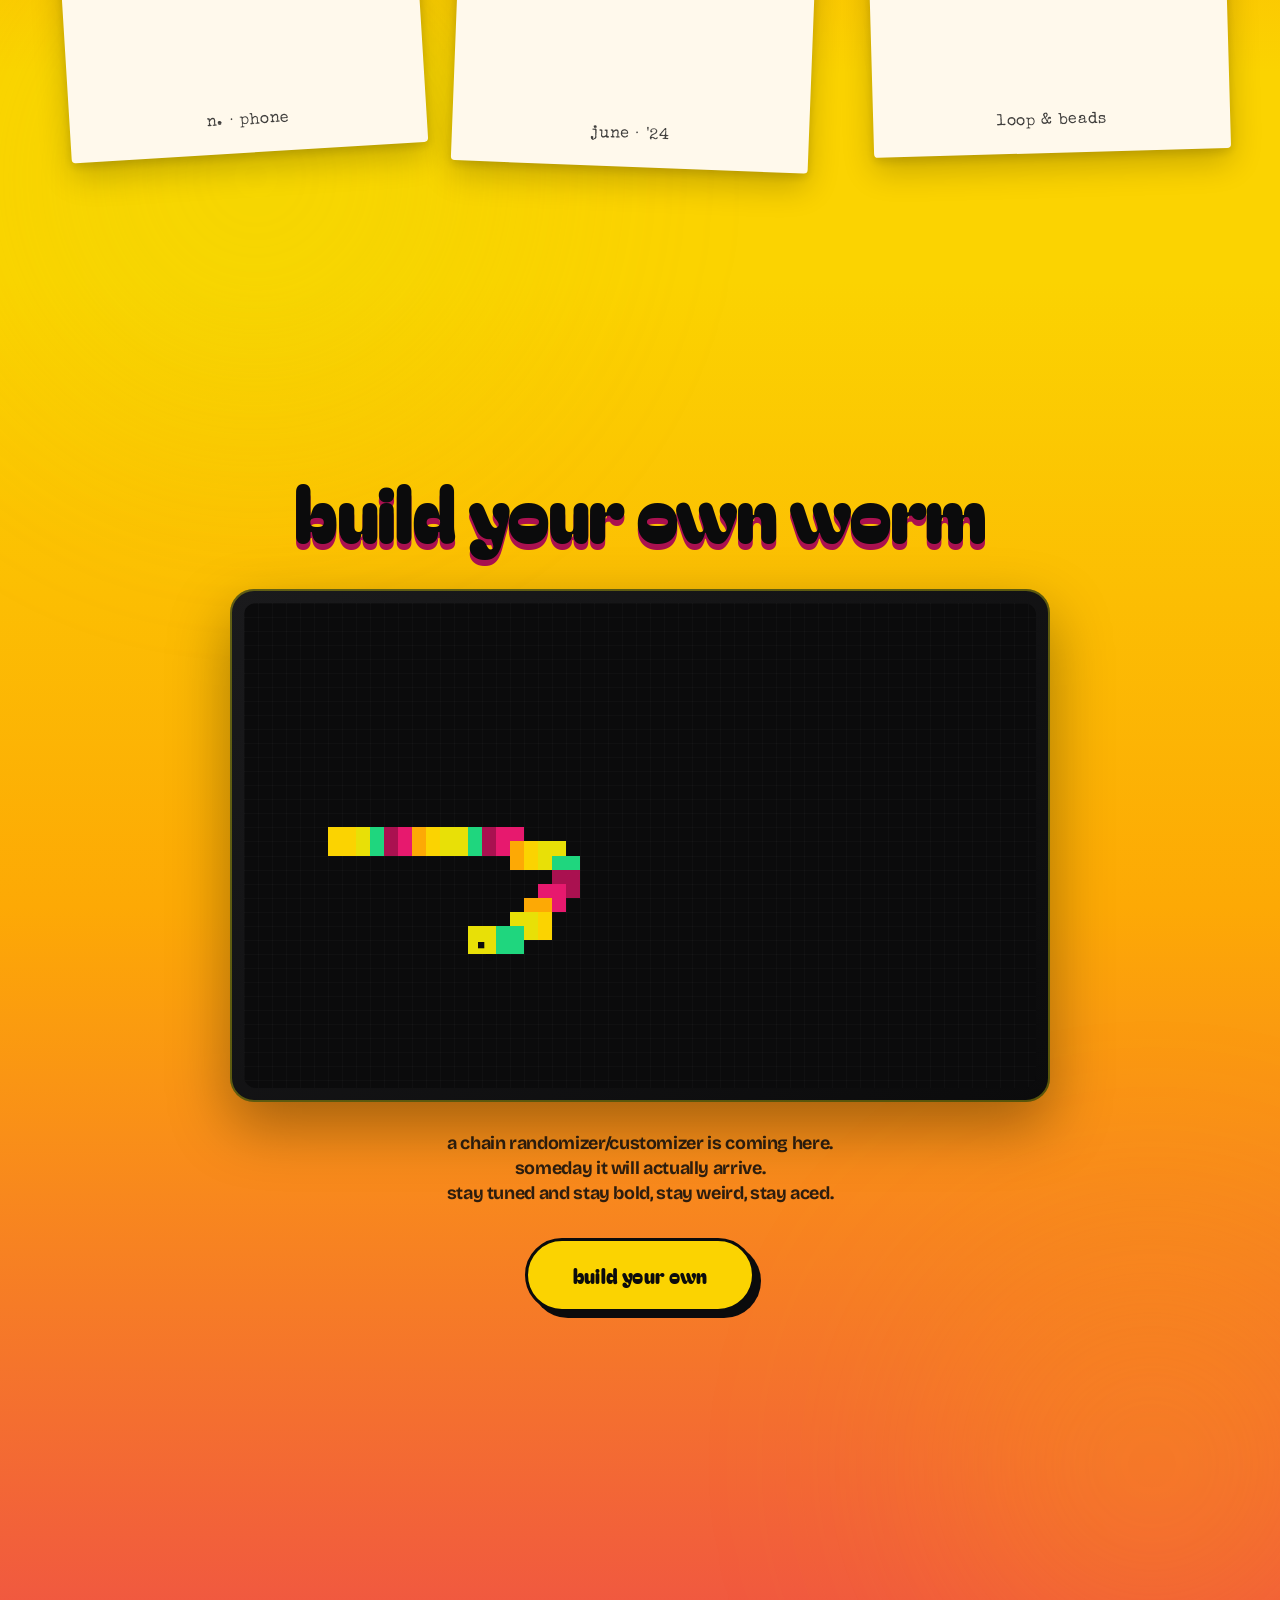
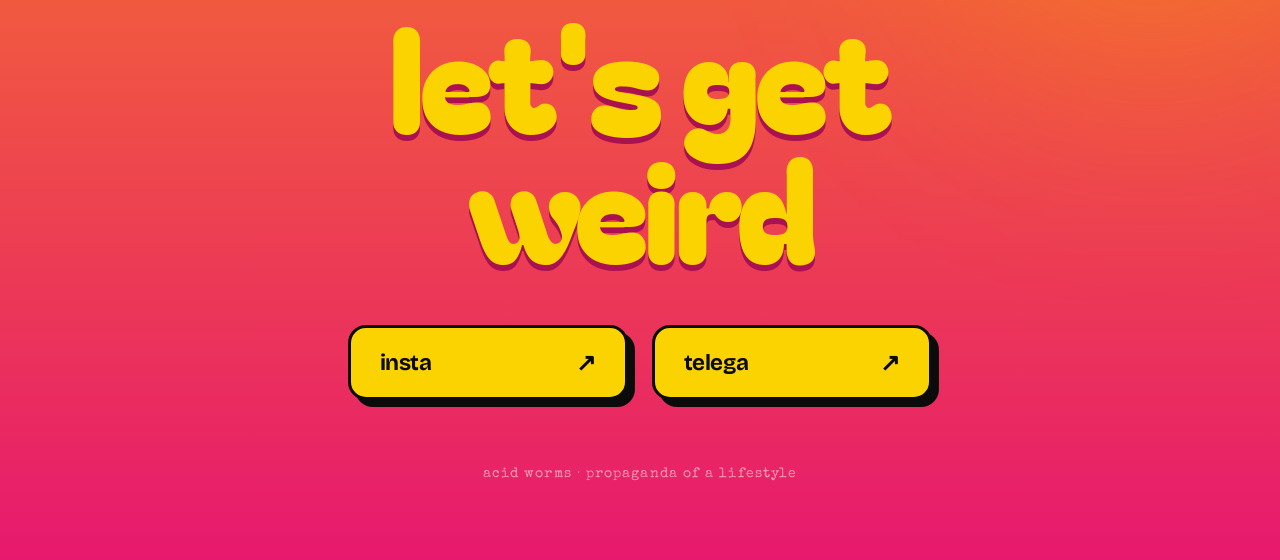
==== commit e4dff380: "Rewrite worm-hint and footer-bottom copy worm-hint:   a chain randomizer/customizer is coming here. " ====
--- a/index.html
+++ b/index.html
@@ -225,7 +225,7 @@
             <div class="worm-arcade">
                 <canvas id="acid-worm" class="worm-canvas" aria-label="Pixel acid worm that follows your cursor"></canvas>
             </div>
-            <p class="worm-hint">a chain randomizer is coming here. someday it'll actually arrive.</p>
+            <p class="worm-hint">a chain randomizer/customizer is coming here.<br>someday it will actually arrive.<br>stay tuned and stay bold, stay weird, stay aced.</p>
             <button class="worm-cta" id="build-your-own" type="button">build your own</button>
         </div>
     </section>
@@ -244,7 +244,7 @@
                     <span class="footer-card-arrow">↗</span>
                 </a>
             </div>
-            <p class="footer-bottom">© acid worms · jewelry for weird summers · handmade in moscow</p>
+            <p class="footer-bottom">acid worms · propaganda of a lifestyle</p>
         </div>
     </footer>
 
--- a/styles.css
+++ b/styles.css
@@ -438,6 +438,7 @@
 
 .phone-leashes .gallery-title {
     color: var(--aw-yellow);
+    text-shadow: 0 6px 0 var(--aw-orange);
 }
 
 .gallery-title {
@@ -452,6 +453,7 @@
     line-height: 1;
     position: relative;
     z-index: 3;
+    text-shadow: 0 6px 0 var(--aw-pink-deep);
 }
 
 .gallery-grid {
@@ -554,6 +556,7 @@
     text-transform: lowercase;
     letter-spacing: -0.02em;
     line-height: 1;
+    text-shadow: 0 6px 0 var(--aw-pink-deep);
 }
 
 .worm-arcade {
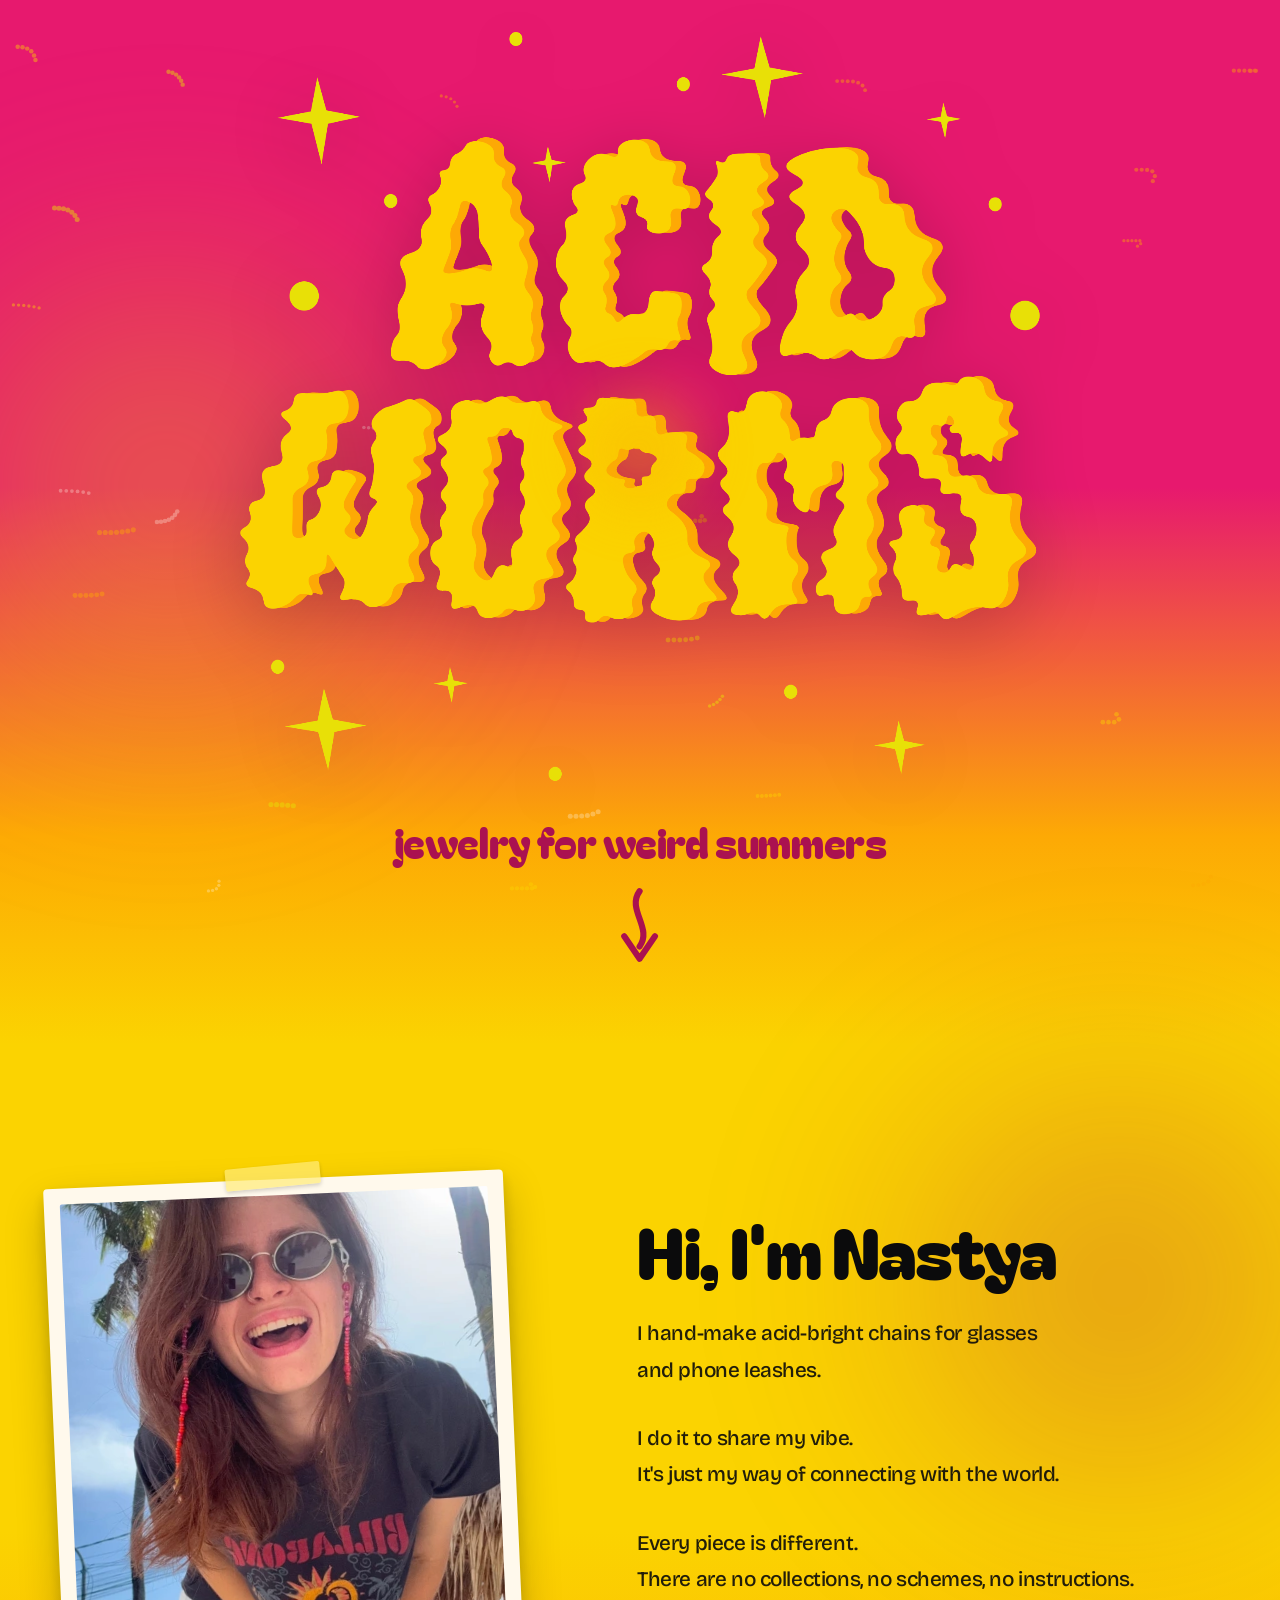
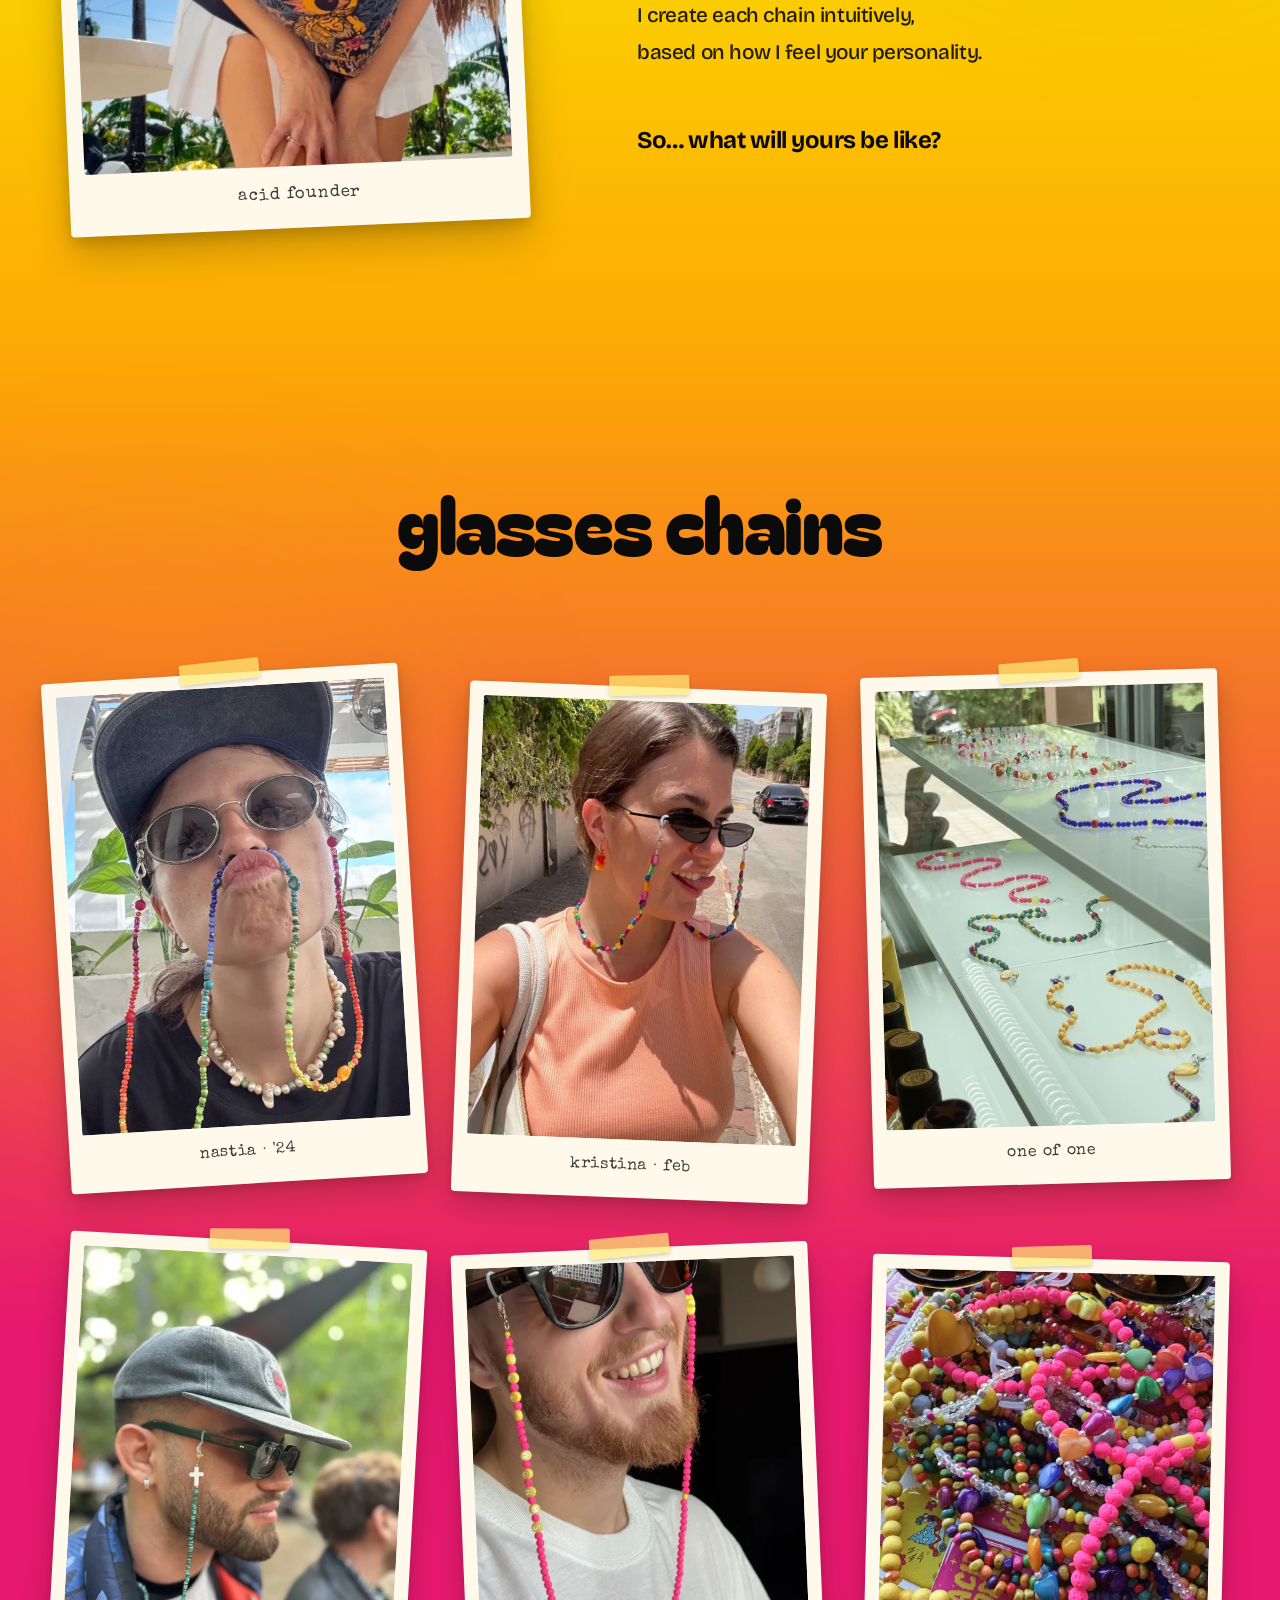
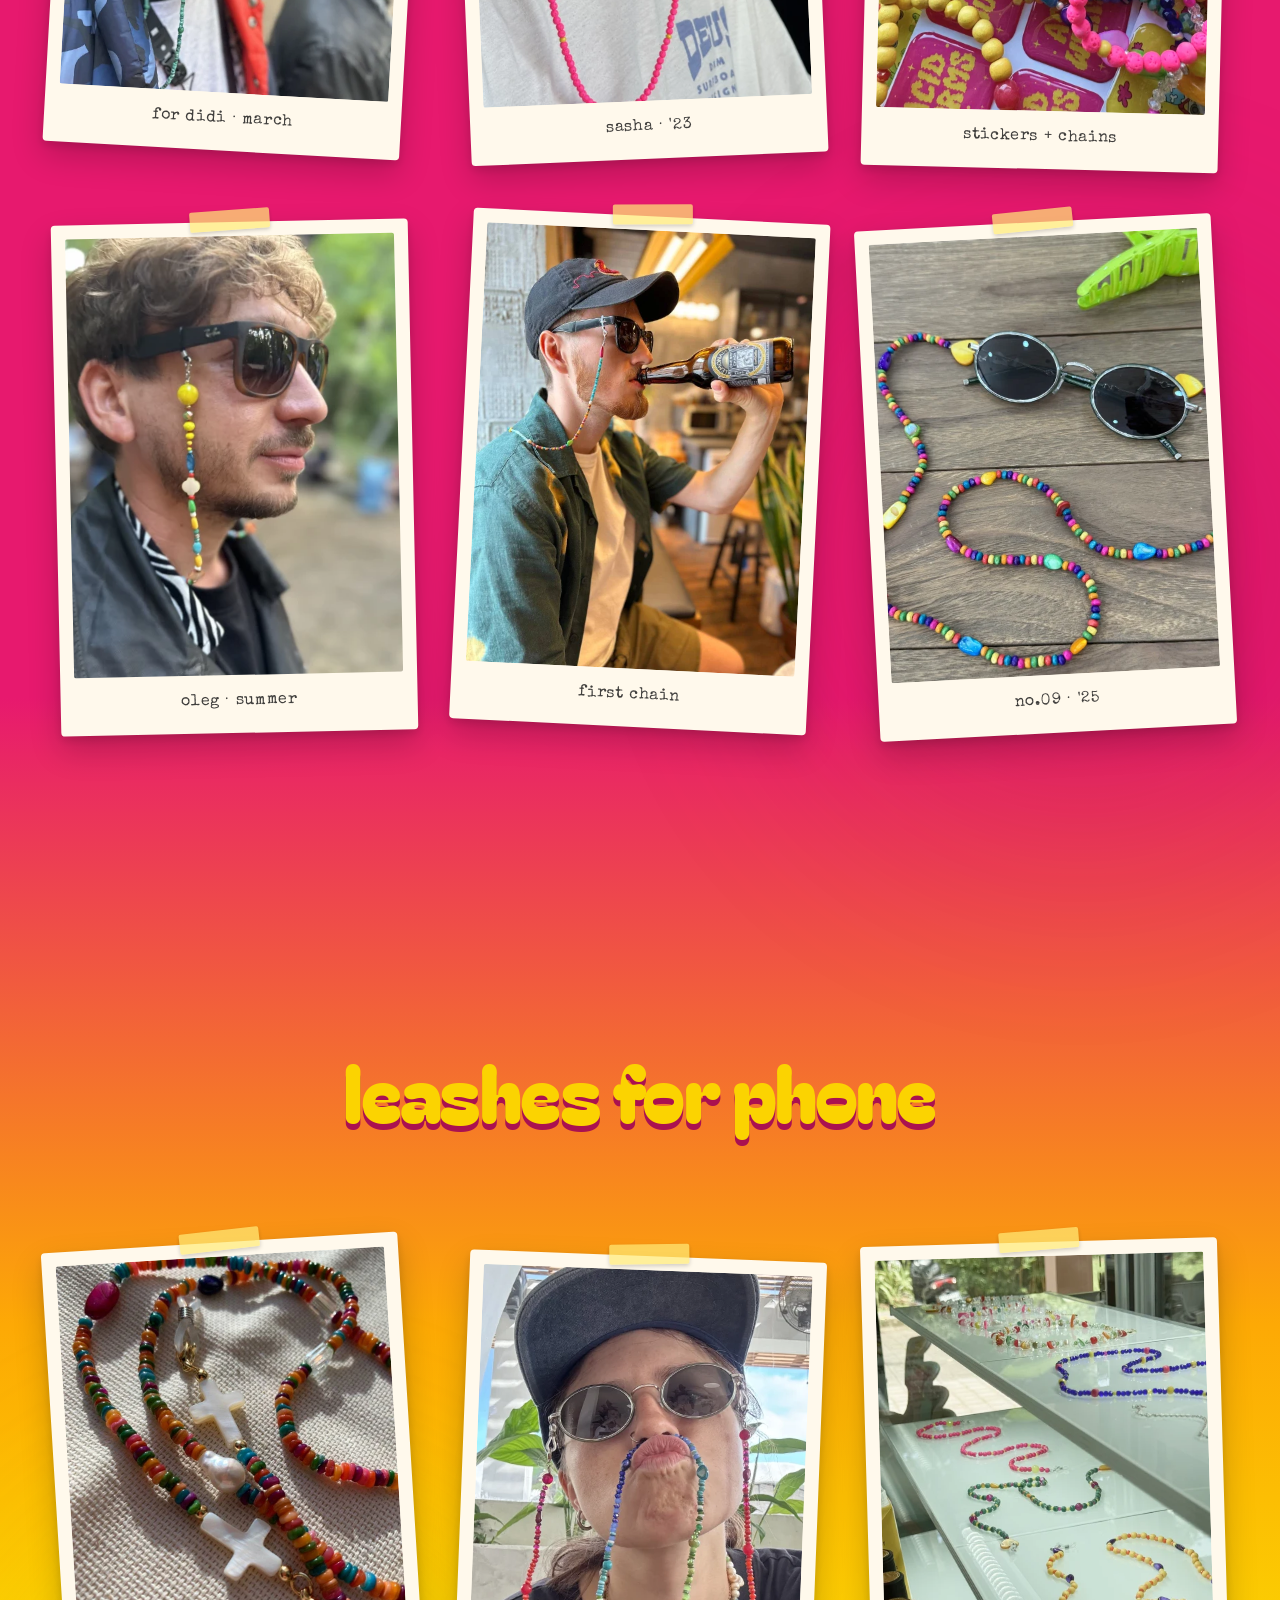
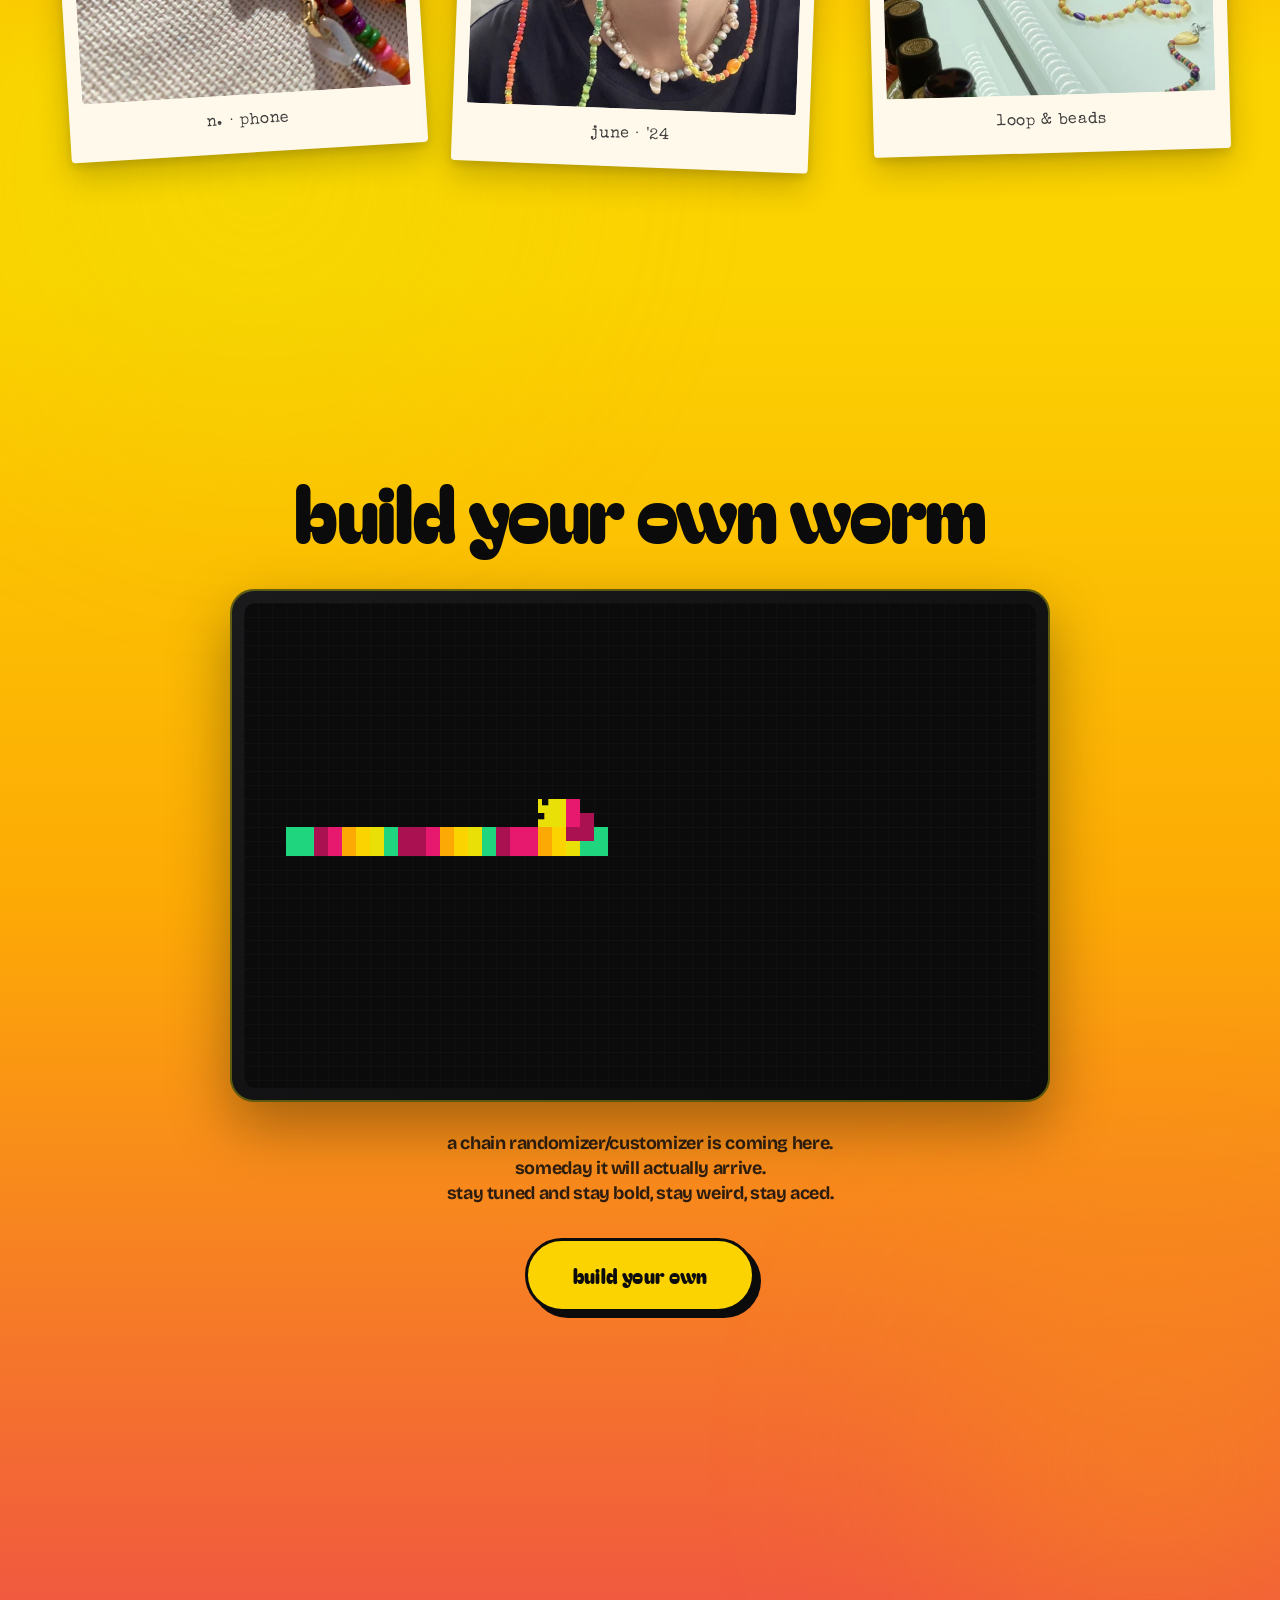
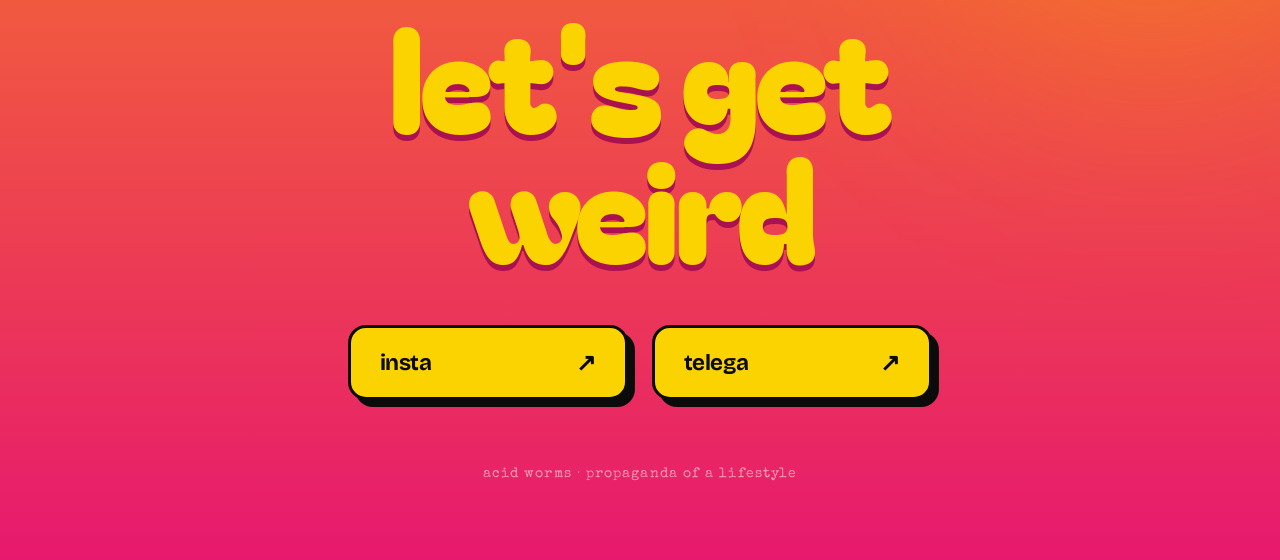
==== commit 846e1a4b: "Replace symmetric dot grid with sparse drifting worm swarm The old body::before was a 80px / 130px r" ====
--- a/index.html
+++ b/index.html
@@ -20,6 +20,9 @@
         <div class="page-blob page-blob-5"></div>
         <div class="page-blob page-blob-6"></div>
     </div>
+
+    <!-- Sparse procedural worm swarm (replaces the old dot grid) -->
+    <canvas class="bg-worms" aria-hidden="true"></canvas>
 
     <!-- Block 1: Hero — Emotional Connection -->
     <section class="hero">
--- a/styles.css
+++ b/styles.css
@@ -50,7 +50,13 @@
     display: block;
     -webkit-user-drag: none;
     user-drag: none;
-    pointer-events: auto;
+    user-select: none;
+    -webkit-user-select: none;
+    -webkit-touch-callout: none;
+    -webkit-tap-highlight-color: transparent;
+    /* Let taps pass through to the polaroid wrapper (which has the click
+       handler for the lightbox) and prevent iOS long-press image menus. */
+    pointer-events: none;
 }
 
 /* ============================================================
@@ -146,28 +152,19 @@
     50%      { transform: translate(-10%, 4%) scale(1.15); }
 }
 
-/* ===== GLOBAL DRIFTING DOT PATTERN ===== */
-body::before {
-    content: '';
+/* ===== BACKGROUND WORM SWARM =====
+   Replaces the old symmetric dot grid. Sparse, slow, drifting little
+   chains of circles rendered onto a fixed canvas. JS in script.js
+   spawns and animates them. Sits between the gradient (z:0) and
+   page content (z:2). */
+.bg-worms {
     position: fixed;
-    inset: -50px;
-    background-image:
-        radial-gradient(circle, rgba(232, 224, 7, 0.55) 1.2px, transparent 2px),
-        radial-gradient(circle, rgba(253, 169, 5, 0.4) 1.2px, transparent 2px);
-    background-size: 80px 80px, 130px 130px;
-    background-position: 0 0, 45px 45px;
-    opacity: 0.45;
+    inset: 0;
+    width: 100%;
+    height: 100%;
     pointer-events: none;
     z-index: 1;
-    animation: dot-drift 22s ease-in-out infinite;
-    will-change: transform;
-}
-@keyframes dot-drift {
-    0%   { transform: translate(0, 0); }
-    25%  { transform: translate(14px, -8px); }
-    50%  { transform: translate(-10px, 12px); }
-    75%  { transform: translate(8px, 6px); }
-    100% { transform: translate(0, 0); }
+    opacity: 0.55;
 }
 
 /* Sections sit above the canvas + dots */
@@ -245,12 +242,31 @@
     50%      { transform: scale(1.045); }
 }
 
-.hero-logo-wrap:hover .hero-logo-svg,
+/* Desktop hover — SVG turbulence filter (renders well with a real cursor).
+   Gated by (hover: hover) so touch devices don't get a sticky stuck state
+   where the logo stays buzzed after a tap. */
+@media (hover: hover) {
+    .hero-logo-wrap:hover .hero-logo-svg {
+        animation-play-state: paused;
+        filter:
+            drop-shadow(0 12px 36px rgba(232, 224, 7, 0.45))
+            url(#aw-electric);
+    }
+}
+
+/* Tap-and-hold buzz on mobile — visible transform shake (iOS Safari
+   doesn't reliably animate feTurbulence) + yellow glow drop-shadow. */
 .hero-logo-wrap.is-buzzing .hero-logo-svg {
-    animation-play-state: paused;
+    animation: logo-buzz 0.08s linear infinite;
     filter:
         drop-shadow(0 12px 36px rgba(232, 224, 7, 0.45))
         url(#aw-electric);
+}
+
+@keyframes logo-buzz {
+    0%, 100% { transform: rotate(0deg); }
+    25%      { transform: rotate(-1deg); }
+    75%      { transform: rotate(1deg); }
 }
 
 .hero-logo-svg .star {
@@ -350,11 +366,20 @@
     z-index: 2;
 }
 
-.about-image:hover {
+.about-image:active {
     transform: rotate(0deg) scale(1.025);
     box-shadow:
         0 28px 56px rgba(0, 0, 0, 0.30),
         0 10px 20px rgba(0, 0, 0, 0.20);
+}
+
+@media (hover: hover) {
+    .about-image:hover {
+        transform: rotate(0deg) scale(1.025);
+        box-shadow:
+            0 28px 56px rgba(0, 0, 0, 0.30),
+            0 10px 20px rgba(0, 0, 0, 0.20);
+    }
 }
 
 .about-image .photo,
@@ -376,9 +401,16 @@
     transition: transform 1.0s cubic-bezier(0.22, 0.9, 0.3, 1);
 }
 
-.about-image:hover .photo img,
-.gallery-item:hover .photo img {
+.about-image:active .photo img,
+.gallery-item:active .photo img {
     transform: scale(calc(var(--zoom, 1) * 1.04));
+}
+
+@media (hover: hover) {
+    .about-image:hover .photo img,
+    .gallery-item:hover .photo img {
+        transform: scale(calc(var(--zoom, 1) * 1.04));
+    }
 }
 
 .about-image .caption {
@@ -438,7 +470,7 @@
 
 .phone-leashes .gallery-title {
     color: var(--aw-yellow);
-    text-shadow: 0 6px 0 var(--aw-orange);
+    text-shadow: 0 6px 0 var(--aw-pink-deep);
 }
 
 .gallery-title {
@@ -453,7 +485,6 @@
     line-height: 1;
     position: relative;
     z-index: 3;
-    text-shadow: 0 6px 0 var(--aw-pink-deep);
 }
 
 .gallery-grid {
@@ -520,12 +551,22 @@
 .gallery-item:nth-child(8) { transform: rotate(2.8deg) translateY(-6px); }
 .gallery-item:nth-child(9) { transform: rotate(-3deg); }
 
-.gallery-item:hover {
+.gallery-item:active {
     transform: rotate(0deg) scale(1.025) !important;
     box-shadow:
         0 28px 56px rgba(0, 0, 0, 0.30),
         0 10px 20px rgba(0, 0, 0, 0.20);
     z-index: 4;
+}
+
+@media (hover: hover) {
+    .gallery-item:hover {
+        transform: rotate(0deg) scale(1.025) !important;
+        box-shadow:
+            0 28px 56px rgba(0, 0, 0, 0.30),
+            0 10px 20px rgba(0, 0, 0, 0.20);
+        z-index: 4;
+    }
 }
 
 /* ===== INTERACTIVE — ACID WORM ARCADE ===== */
@@ -556,7 +597,6 @@
     text-transform: lowercase;
     letter-spacing: -0.02em;
     line-height: 1;
-    text-shadow: 0 6px 0 var(--aw-pink-deep);
 }
 
 .worm-arcade {
@@ -583,6 +623,9 @@
     image-rendering: pixelated;
     image-rendering: crisp-edges;
     cursor: crosshair;
+    /* Without this, dragging a finger inside the arcade scrolls the page
+       instead of moving the worm. */
+    touch-action: none;
 }
 
 .worm-hint {
@@ -614,10 +657,12 @@
     box-shadow: 6px 6px 0 var(--aw-black);
 }
 
-.worm-cta:hover {
-    transform: translate(-3px, -3px);
-    box-shadow: 9px 9px 0 var(--aw-black);
-    background: var(--aw-yellow-acid);
+@media (hover: hover) {
+    .worm-cta:hover {
+        transform: translate(-3px, -3px);
+        box-shadow: 9px 9px 0 var(--aw-black);
+        background: var(--aw-yellow-acid);
+    }
 }
 
 .worm-cta:active {
@@ -692,10 +737,15 @@
     transition: transform 0.3s cubic-bezier(0.34, 1.5, 0.5, 1), box-shadow 0.3s ease, background 0.3s ease;
 }
 
-.footer-card:hover {
-    transform: translate(-4px, -4px) rotate(-1deg);
-    box-shadow: 11px 11px 0 var(--aw-black);
-    background: var(--aw-yellow-acid);
+@media (hover: hover) {
+    .footer-card:hover {
+        transform: translate(-4px, -4px) rotate(-1deg);
+        box-shadow: 11px 11px 0 var(--aw-black);
+        background: var(--aw-yellow-acid);
+    }
+    .footer-card:hover .footer-card-arrow {
+        transform: translate(4px, -4px);
+    }
 }
 
 .footer-card:active {
@@ -717,10 +767,6 @@
     font-weight: 700;
     line-height: 1;
     transition: transform 0.3s ease;
-}
-
-.footer-card:hover .footer-card-arrow {
-    transform: translate(4px, -4px);
 }
 
 .footer-bottom {
@@ -738,10 +784,11 @@
     .hero-logo-svg .star,
     .cursor-blob,
     .gallery-item:hover,
-    body::before,
     .page-blob {
         animation: none !important;
     }
+    /* Worm canvas: hide entirely when reduced-motion is requested. */
+    .bg-worms { display: none; }
 }
 
 /* ===== RESPONSIVE ===== */
@@ -769,6 +816,12 @@
     .footer-cards { grid-template-columns: 1fr; max-width: 320px; }
     .footer-card { box-shadow: 5px 5px 0 var(--aw-black); }
     .footer-card:hover { box-shadow: 8px 8px 0 var(--aw-black); }
+
+    /* Mobile GPUs choke on six large blur:110px elements that animate
+       transform every frame — composite has to rebuild the blur. Drop
+       the animation and trim the blur so the blobs become a cheap
+       static color wash instead of a per-frame redraw. */
+    .page-blob { animation: none !important; filter: blur(60px); }
 }
 
 @media (max-width: 560px) {
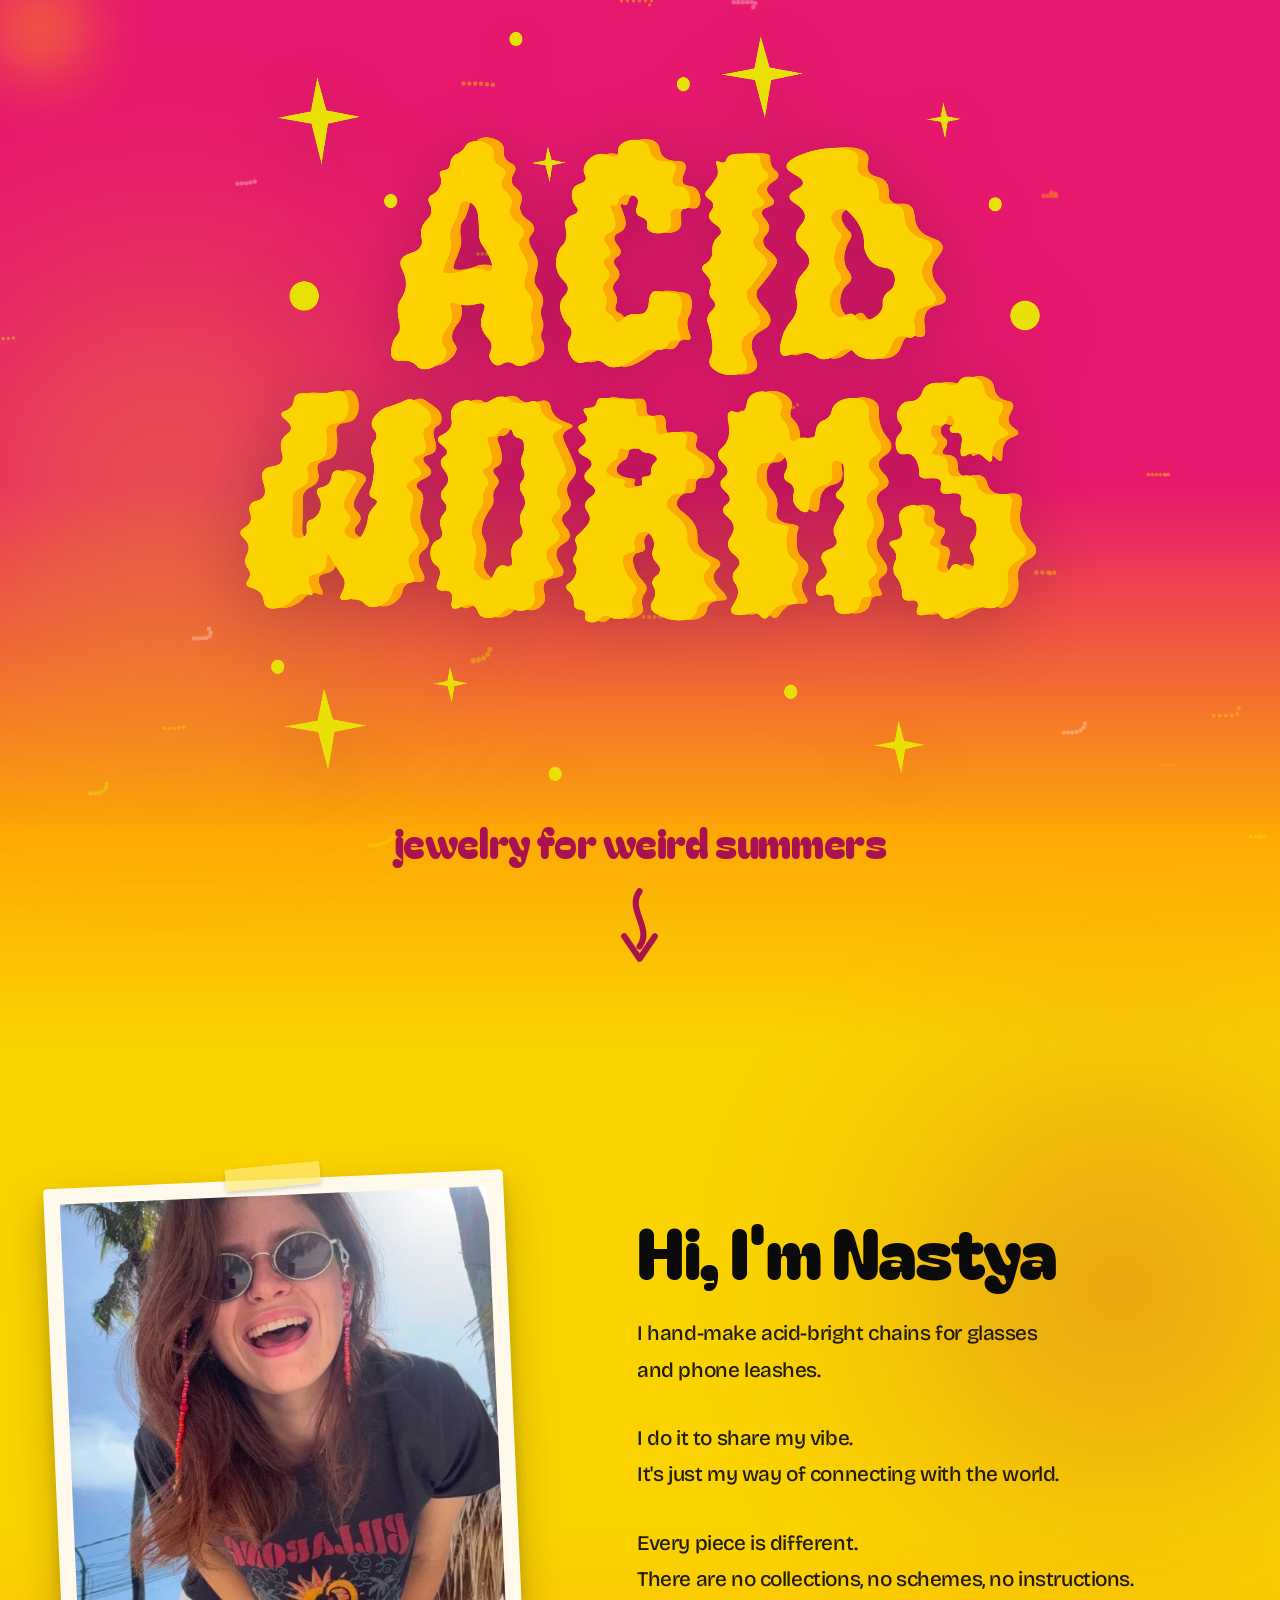
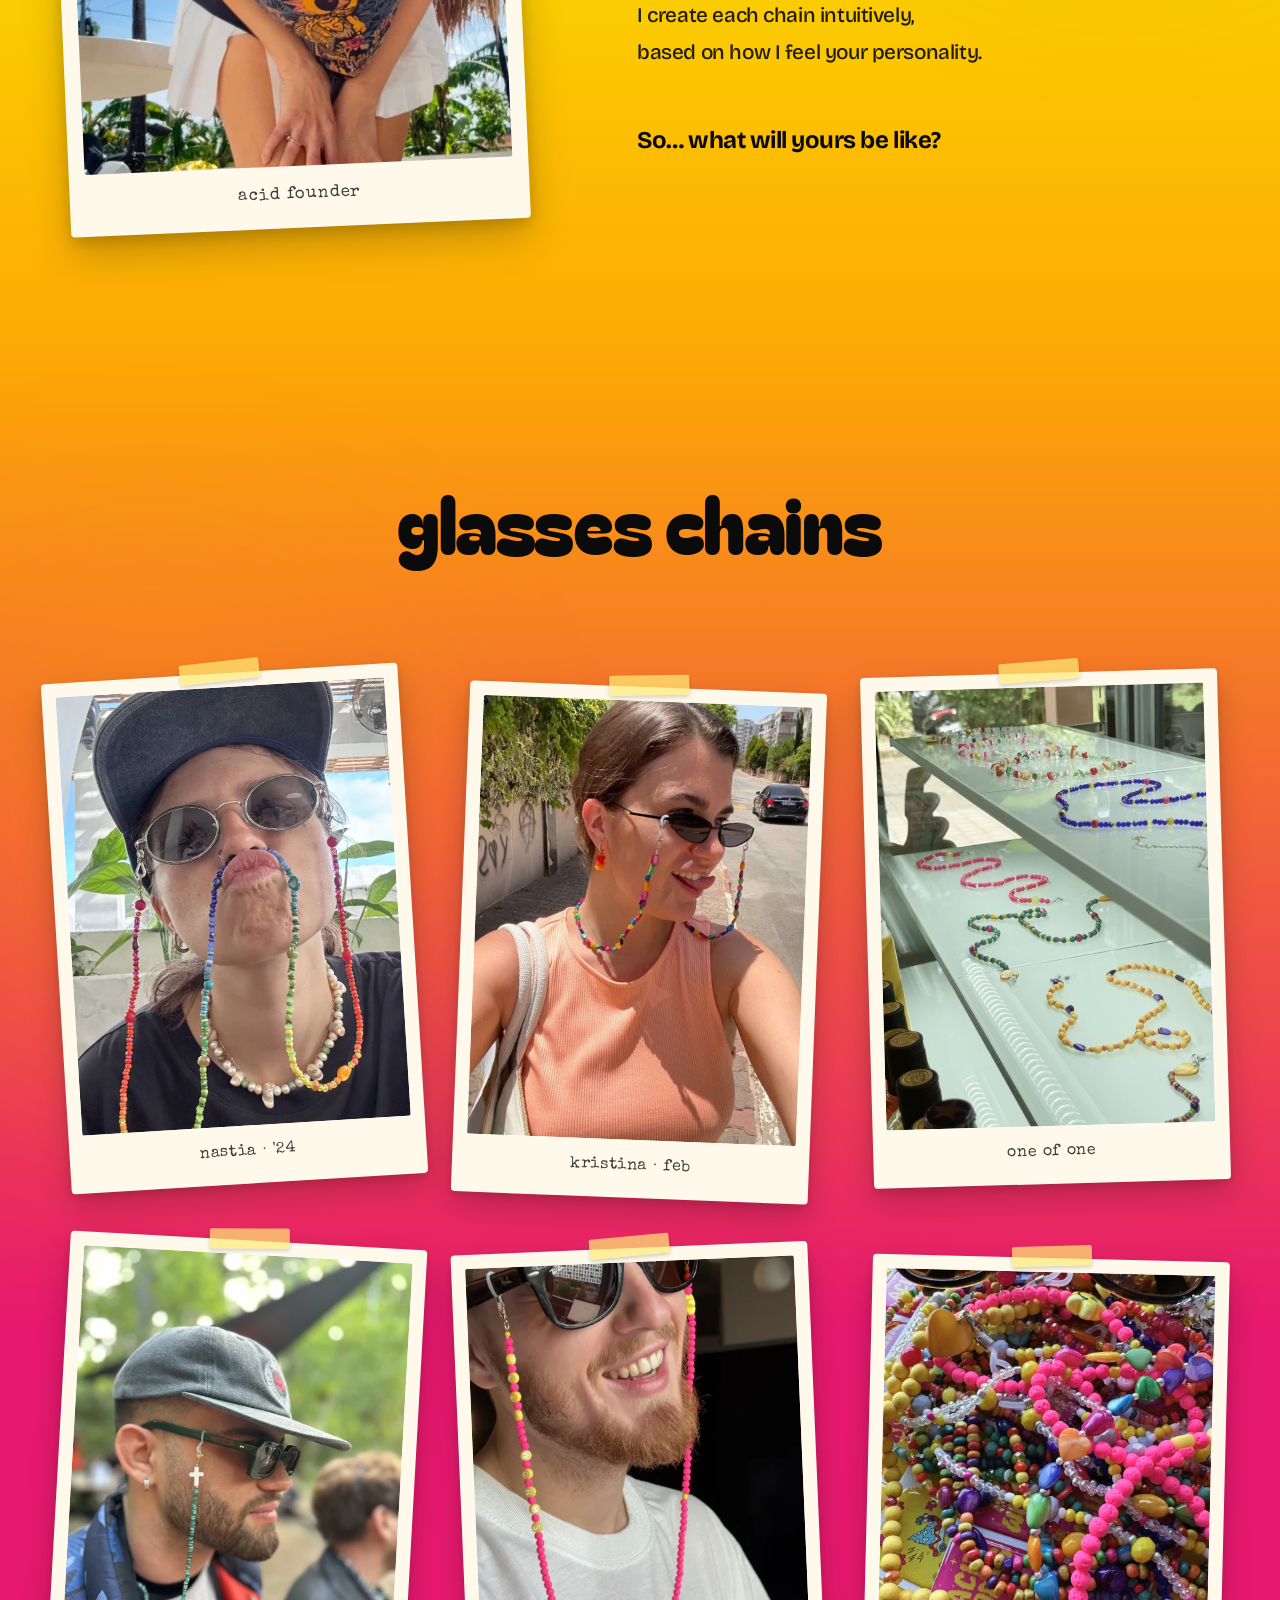
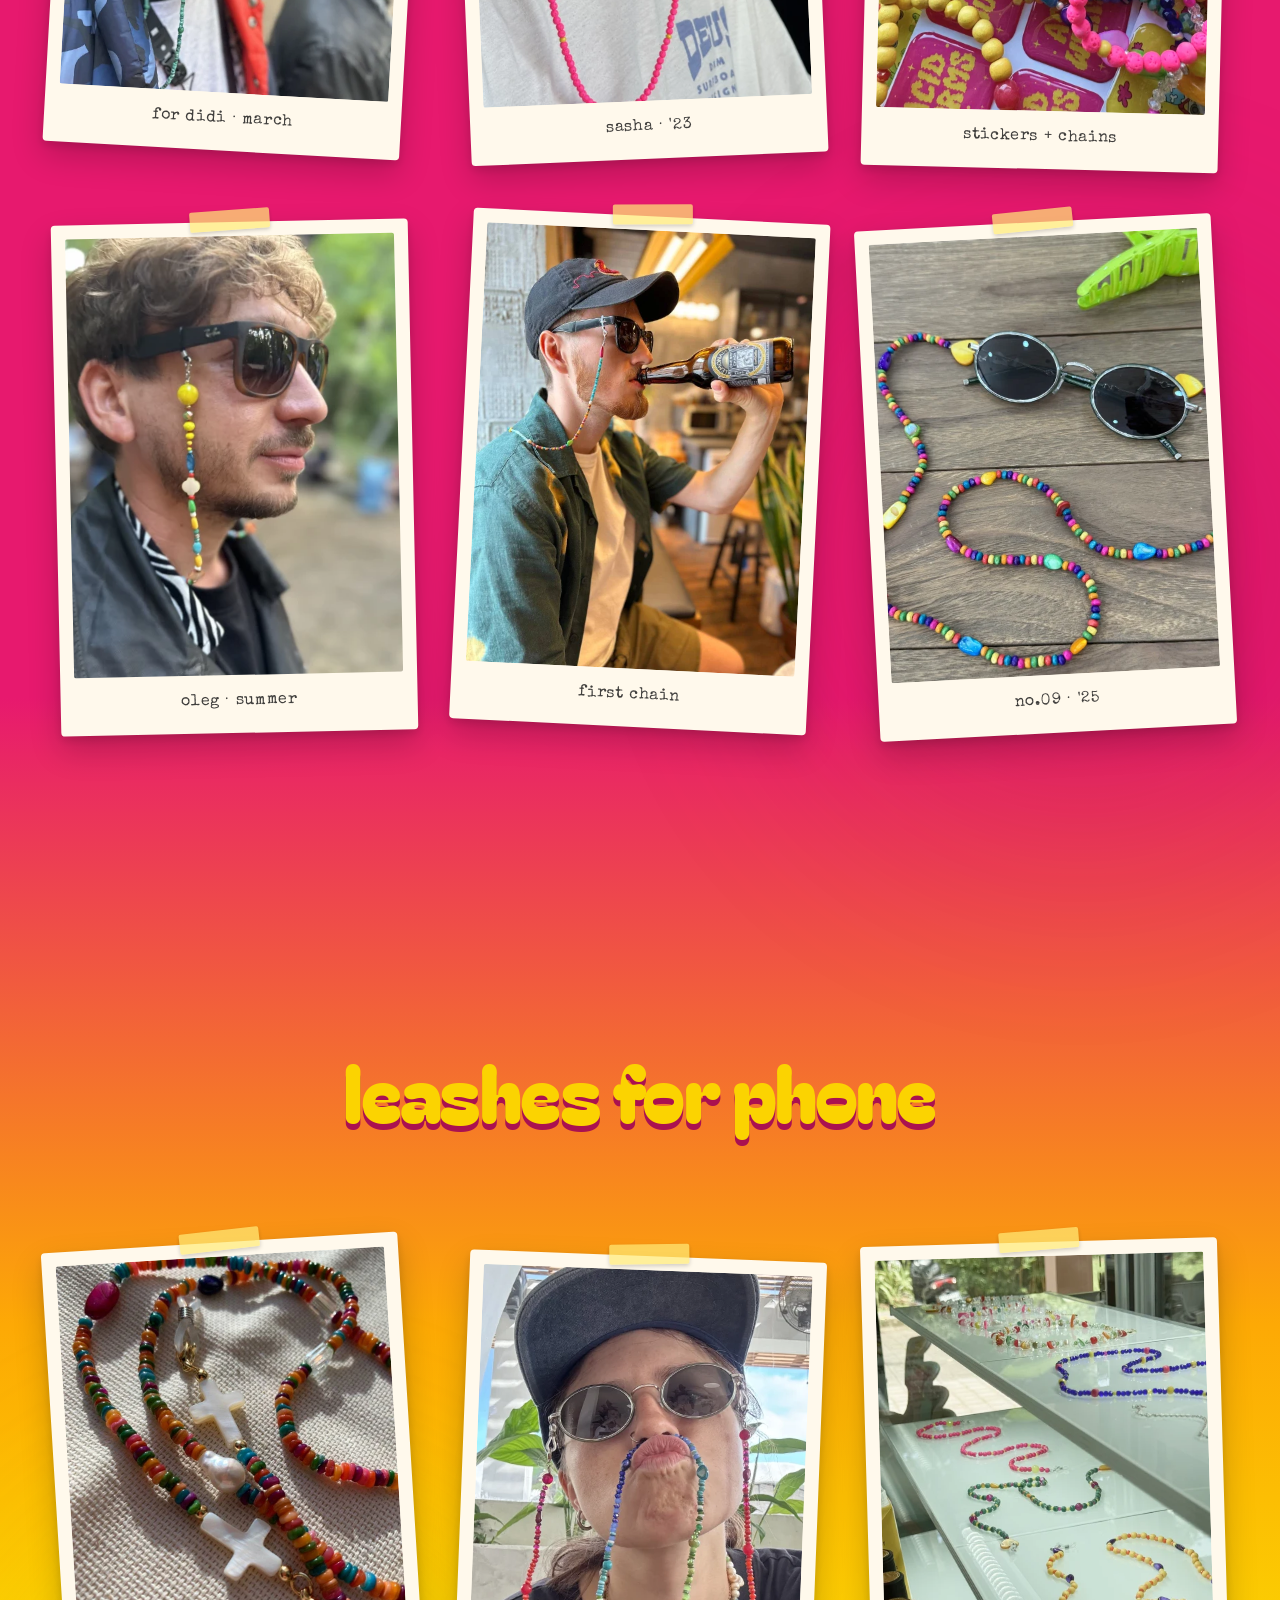
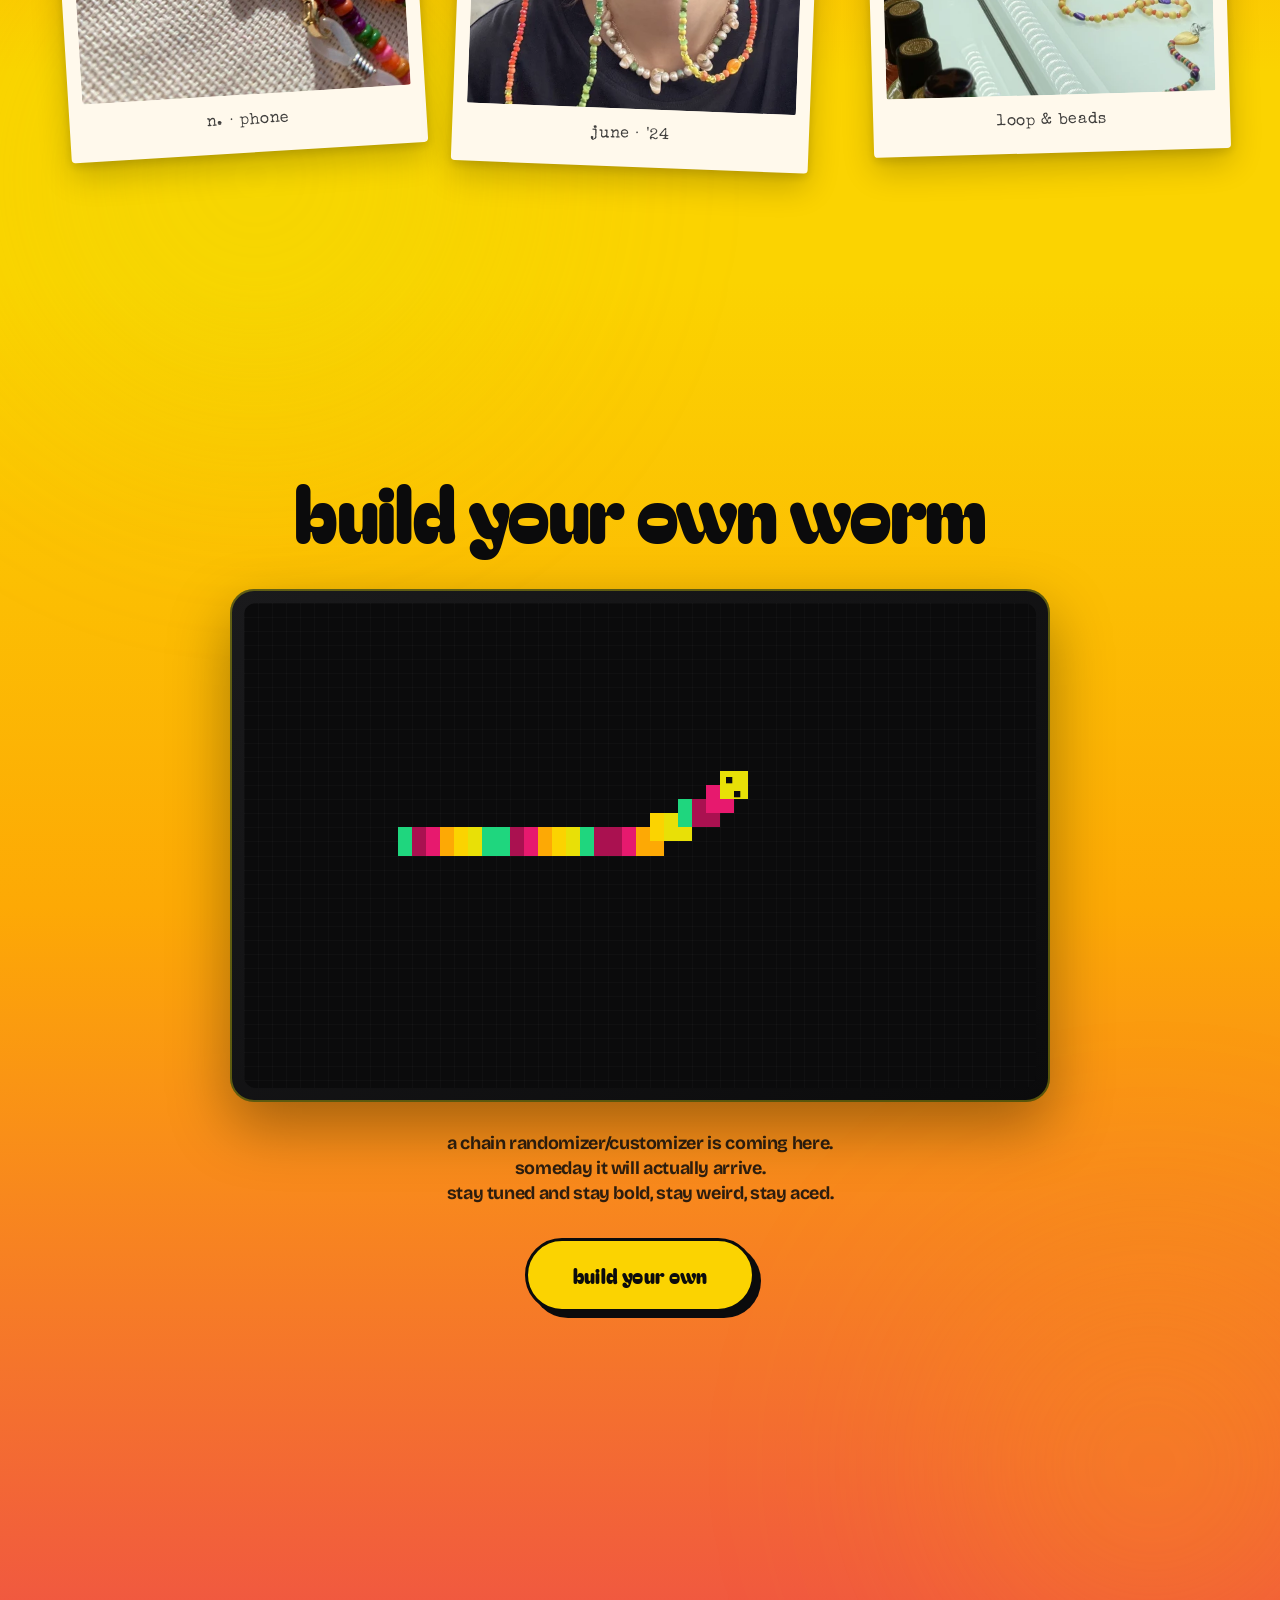
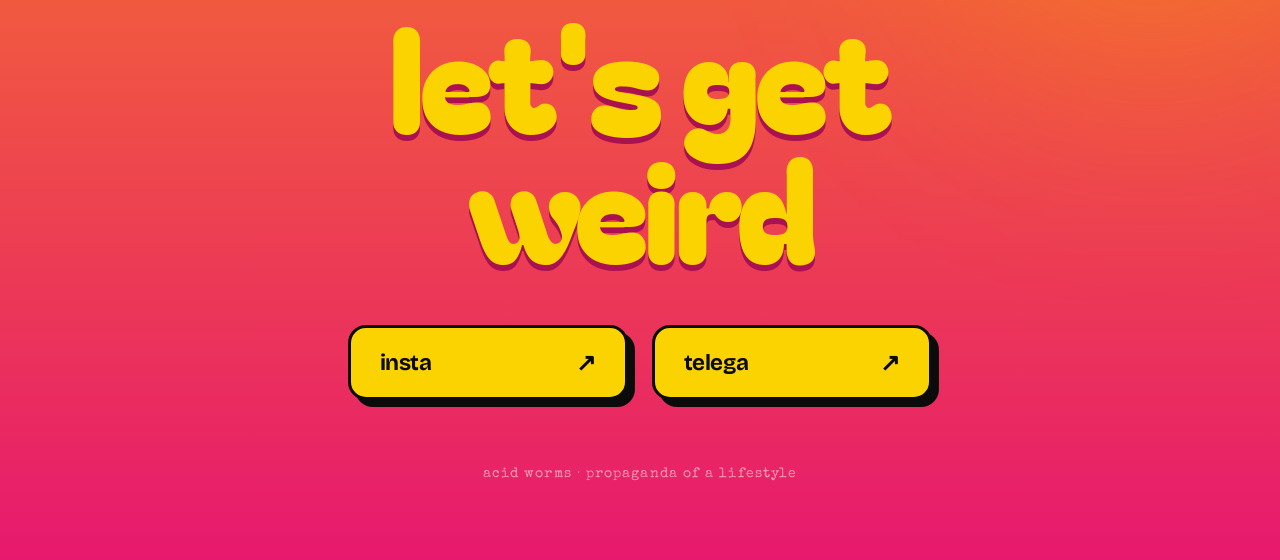
==== commit a1eb9df3: "Mobile polish: kill confetti, fix logo filter clip, swap title colors - Confetti disabled entirely o" ====
--- a/index.html
+++ b/index.html
@@ -27,7 +27,7 @@
     <!-- Block 1: Hero — Emotional Connection -->
     <section class="hero">
         <div class="hero-content">
-            <div class="hero-logo-wrap" id="hero-logo-wrap"><svg class="hero-logo-svg" width="1890" height="1770" viewBox="0 0 1890 1770" fill="none" xmlns="http://www.w3.org/2000/svg"><defs><filter id="aw-electric" x="-5%" y="-5%" width="110%" height="110%"><feTurbulence type="turbulence" baseFrequency="0.015 0.025" numOctaves="2" seed="3" result="noise"><animate attributeName="baseFrequency" dur="0.55s" values="0.012 0.022;0.038 0.05;0.018 0.028;0.045 0.04;0.012 0.022" repeatCount="indefinite"/></feTurbulence><feDisplacementMap in="SourceGraphic" in2="noise" scale="3.5"/></filter></defs>
+            <div class="hero-logo-wrap" id="hero-logo-wrap"><svg class="hero-logo-svg" width="1890" height="1770" viewBox="0 0 1890 1770" fill="none" xmlns="http://www.w3.org/2000/svg"><defs><filter id="aw-electric" x="-20%" y="-20%" width="140%" height="140%"><feTurbulence type="turbulence" baseFrequency="0.015 0.025" numOctaves="2" seed="3" result="noise"><animate attributeName="baseFrequency" dur="0.55s" values="0.012 0.022;0.038 0.05;0.018 0.028;0.045 0.04;0.012 0.022" repeatCount="indefinite"/></feTurbulence><feDisplacementMap in="SourceGraphic" in2="noise" scale="3.5"/></filter></defs>
 <path d="M192.7 312.2C184.7 280.4 176.7 248.6 168.7 216.7C142.1 212.1 115.6 207.4 89 202.8C115.1 197.7 141.3 192.7 167.4 187.6C172.5 160.6 177.5 133.7 182.6 106.7C189.8 132.8 196.9 159 204.1 185.1C230.7 190.2 257.2 195.2 283.8 200.3C258.5 205.8 233.2 211.3 207.9 216.7C202.8 248.5 197.7 280.4 192.7 312.2Z" fill="#E8E007"/>
 <path d="M1562.1 1752.7C1557.2 1733.2 1552.3 1713.7 1547.4 1694.1C1531.1 1691.3 1514.8 1688.4 1498.5 1685.6C1514.5 1682.5 1530.6 1679.4 1546.6 1676.3C1549.7 1659.8 1552.8 1643.2 1555.9 1626.7C1560.3 1642.7 1564.7 1658.8 1569.1 1674.8C1585.4 1677.9 1601.7 1681 1618 1684.1C1602.5 1687.5 1587 1690.8 1571.5 1694.2C1568.3 1713.6 1565.2 1733.2 1562.1 1752.7Z" fill="#E8E007"/>
 <path d="M1665.8 251.7C1662.5 238.5 1659.2 225.4 1655.9 212.2C1644.9 210.3 1633.9 208.4 1622.9 206.4C1633.7 204.3 1644.5 202.2 1655.3 200.1C1657.4 188.9 1659.5 177.8 1661.6 166.6C1664.6 177.4 1667.5 188.2 1670.5 199C1681.5 201.1 1692.5 203.2 1703.5 205.3C1693 207.6 1682.6 209.8 1672.1 212.1C1670 225.4 1667.9 238.5 1665.8 251.7Z" fill="#E8E007"/>
--- a/styles.css
+++ b/styles.css
@@ -822,6 +822,20 @@
        the animation and trim the blur so the blobs become a cheap
        static color wash instead of a per-frame redraw. */
     .page-blob { animation: none !important; filter: blur(60px); }
+
+    /* The gradient stops are tuned for desktop scroll length; on a
+       phone the subtitle ends up on pink-on-pink and the leashes
+       title on yellow-on-yellow. Swap the accent colors so each
+       title contrasts against whatever band of the gradient lands
+       behind it on a smaller screen. */
+    .hero-subtitle {
+        color: var(--aw-yellow);
+        text-shadow: 0 3px 0 var(--aw-pink-deep);
+    }
+    .phone-leashes .gallery-title {
+        color: var(--aw-pink-deep);
+        text-shadow: 0 6px 0 var(--aw-yellow);
+    }
 }
 
 @media (max-width: 560px) {
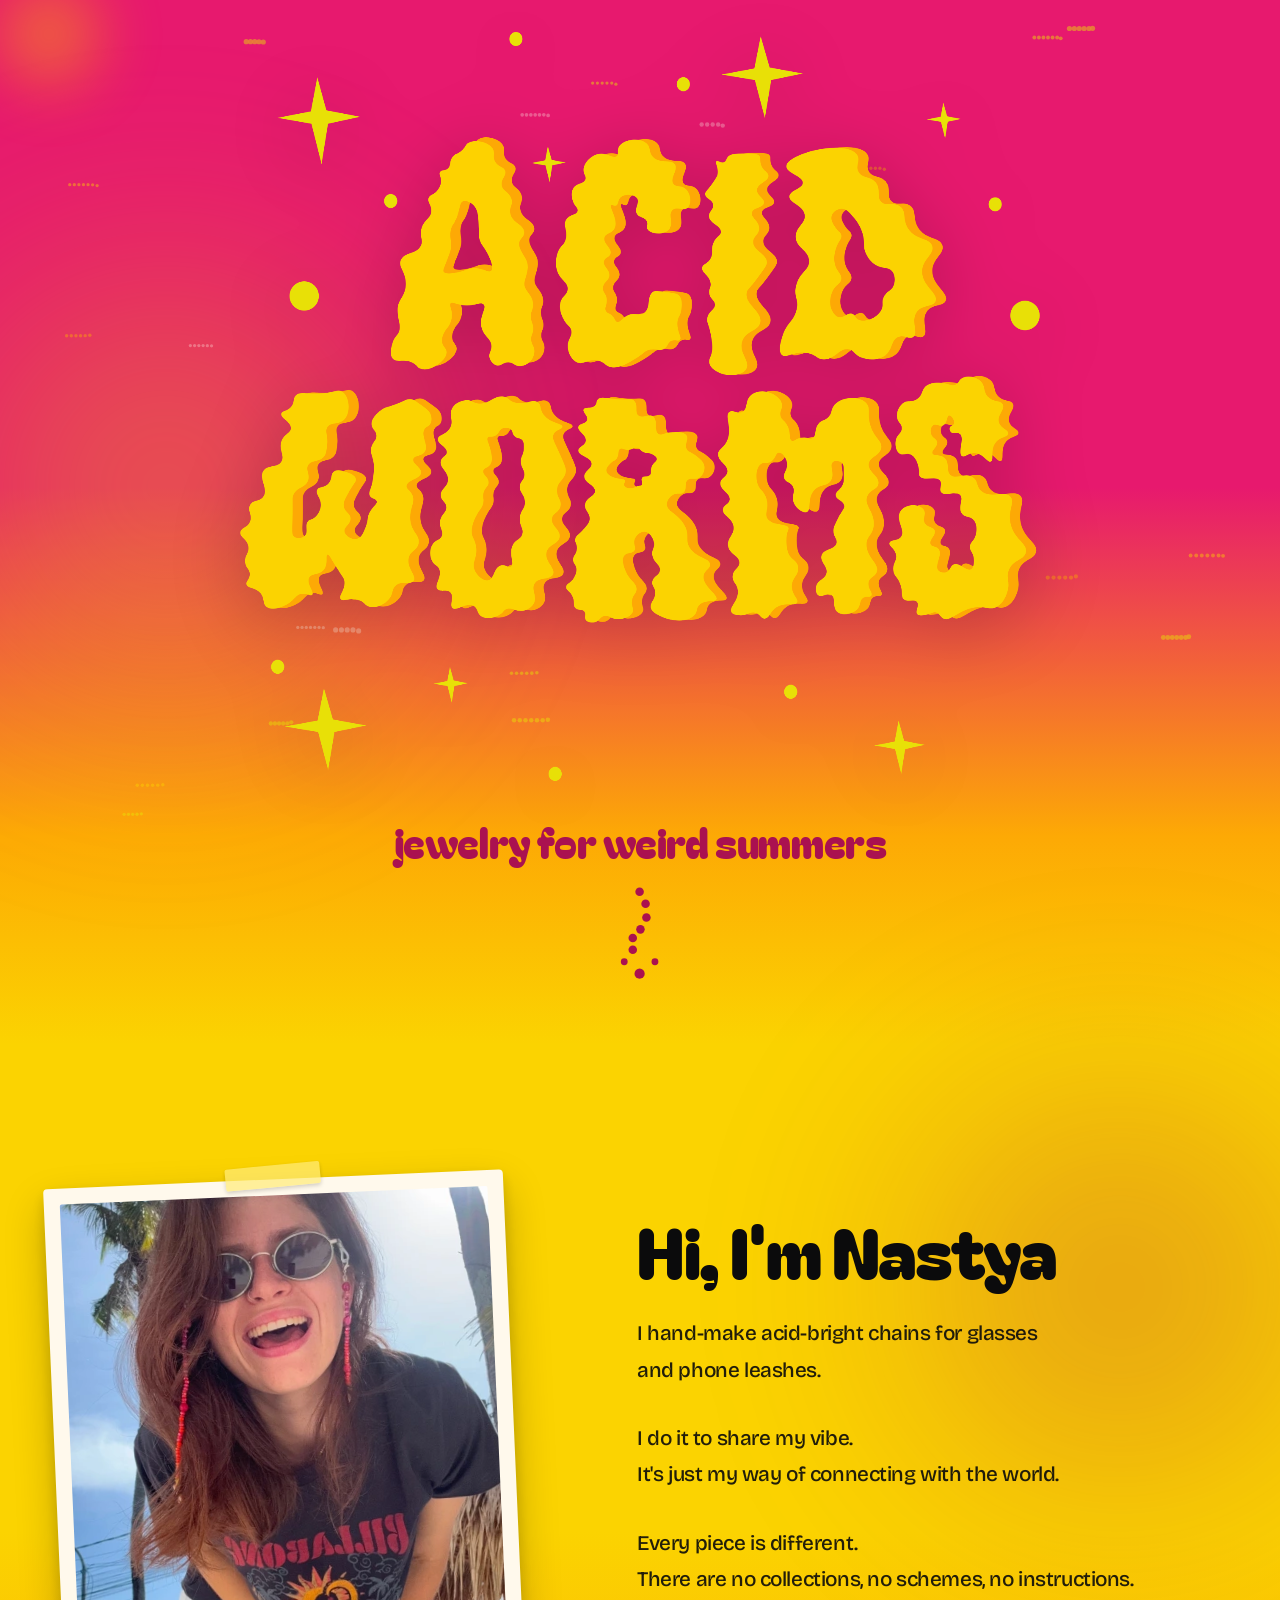
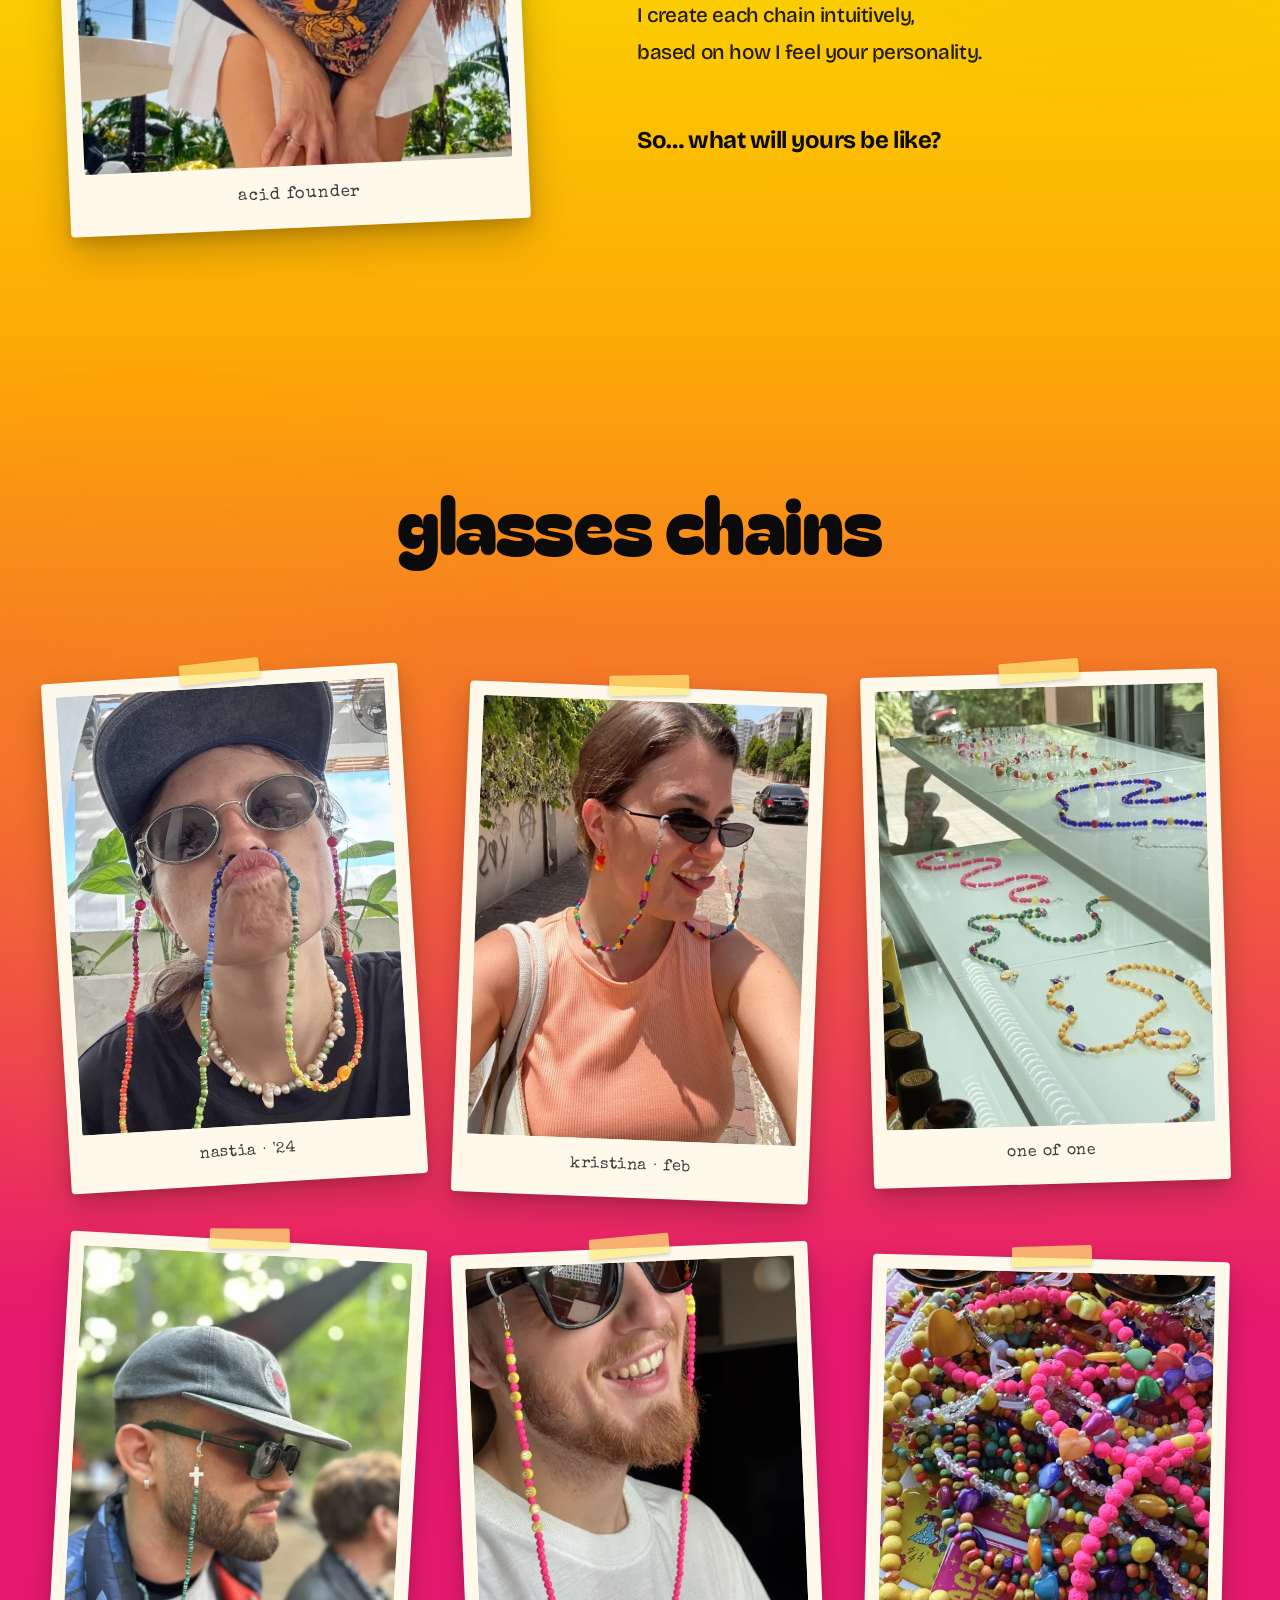
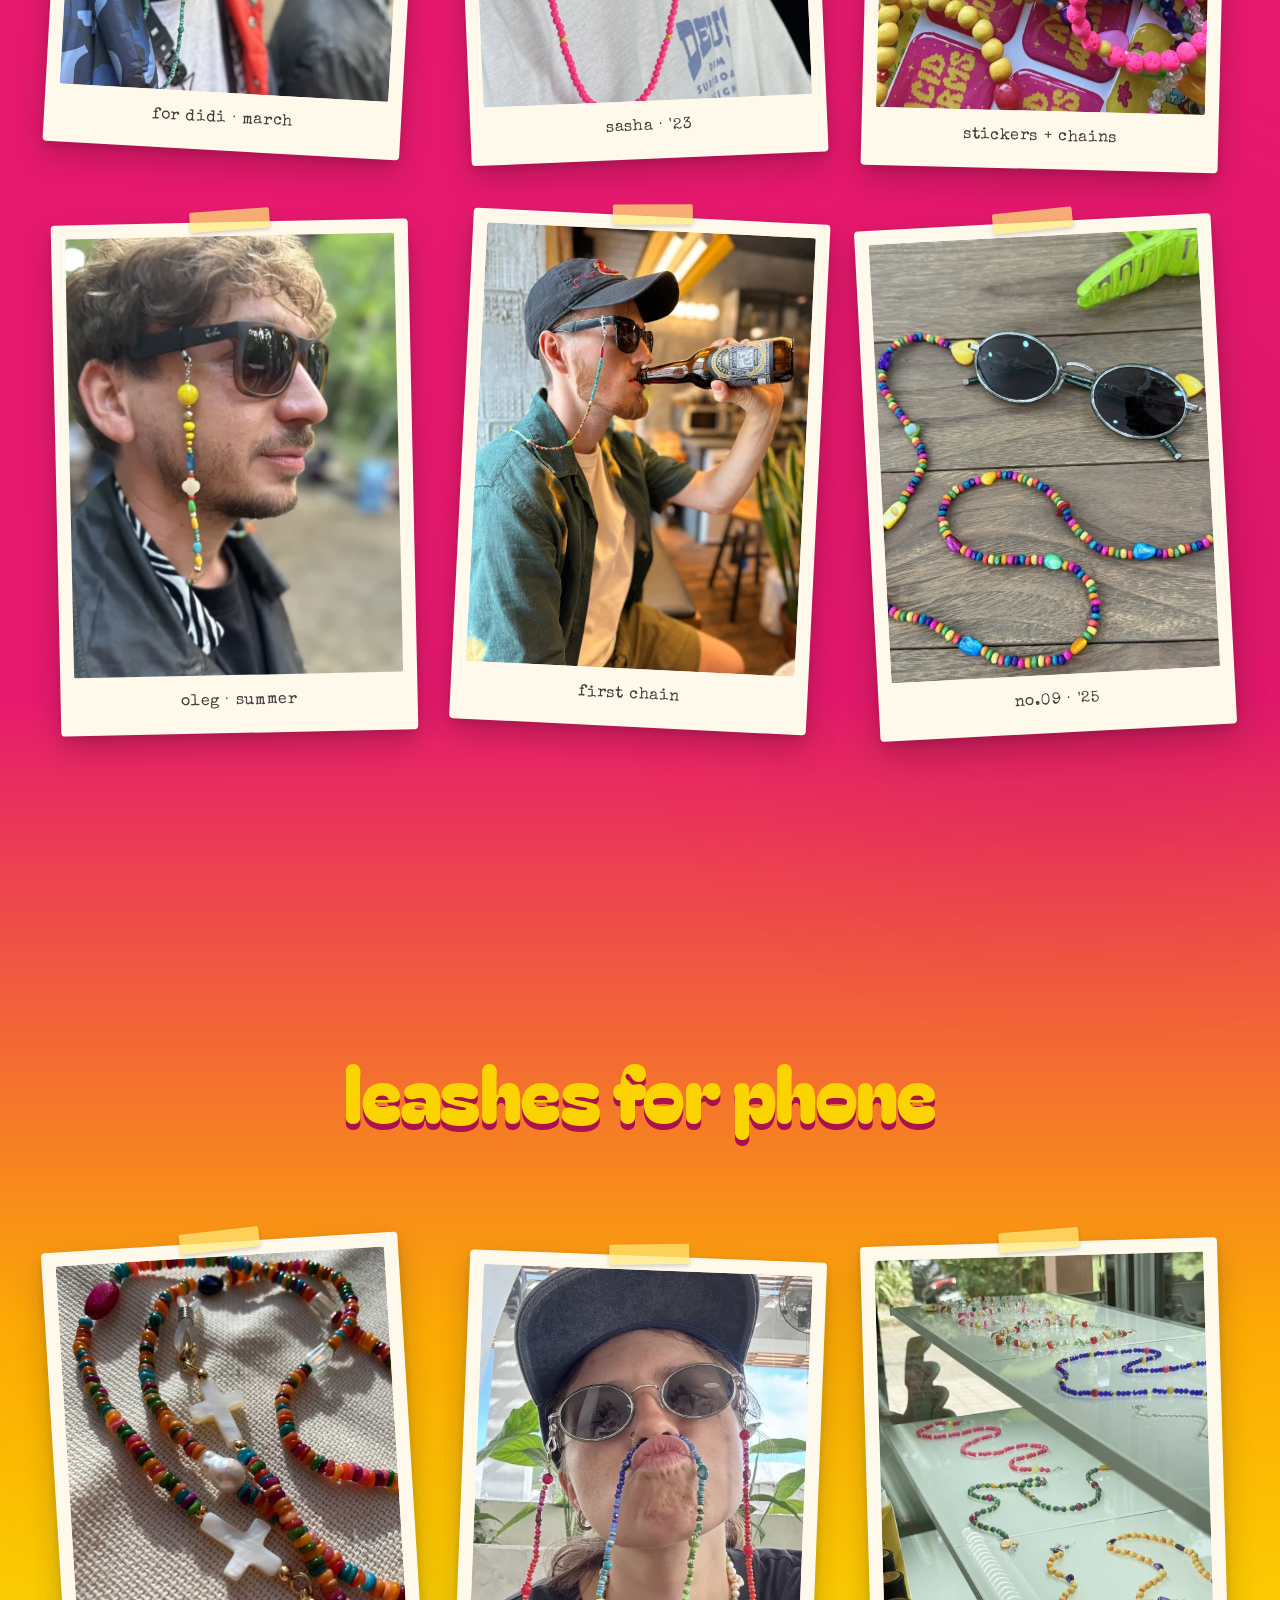
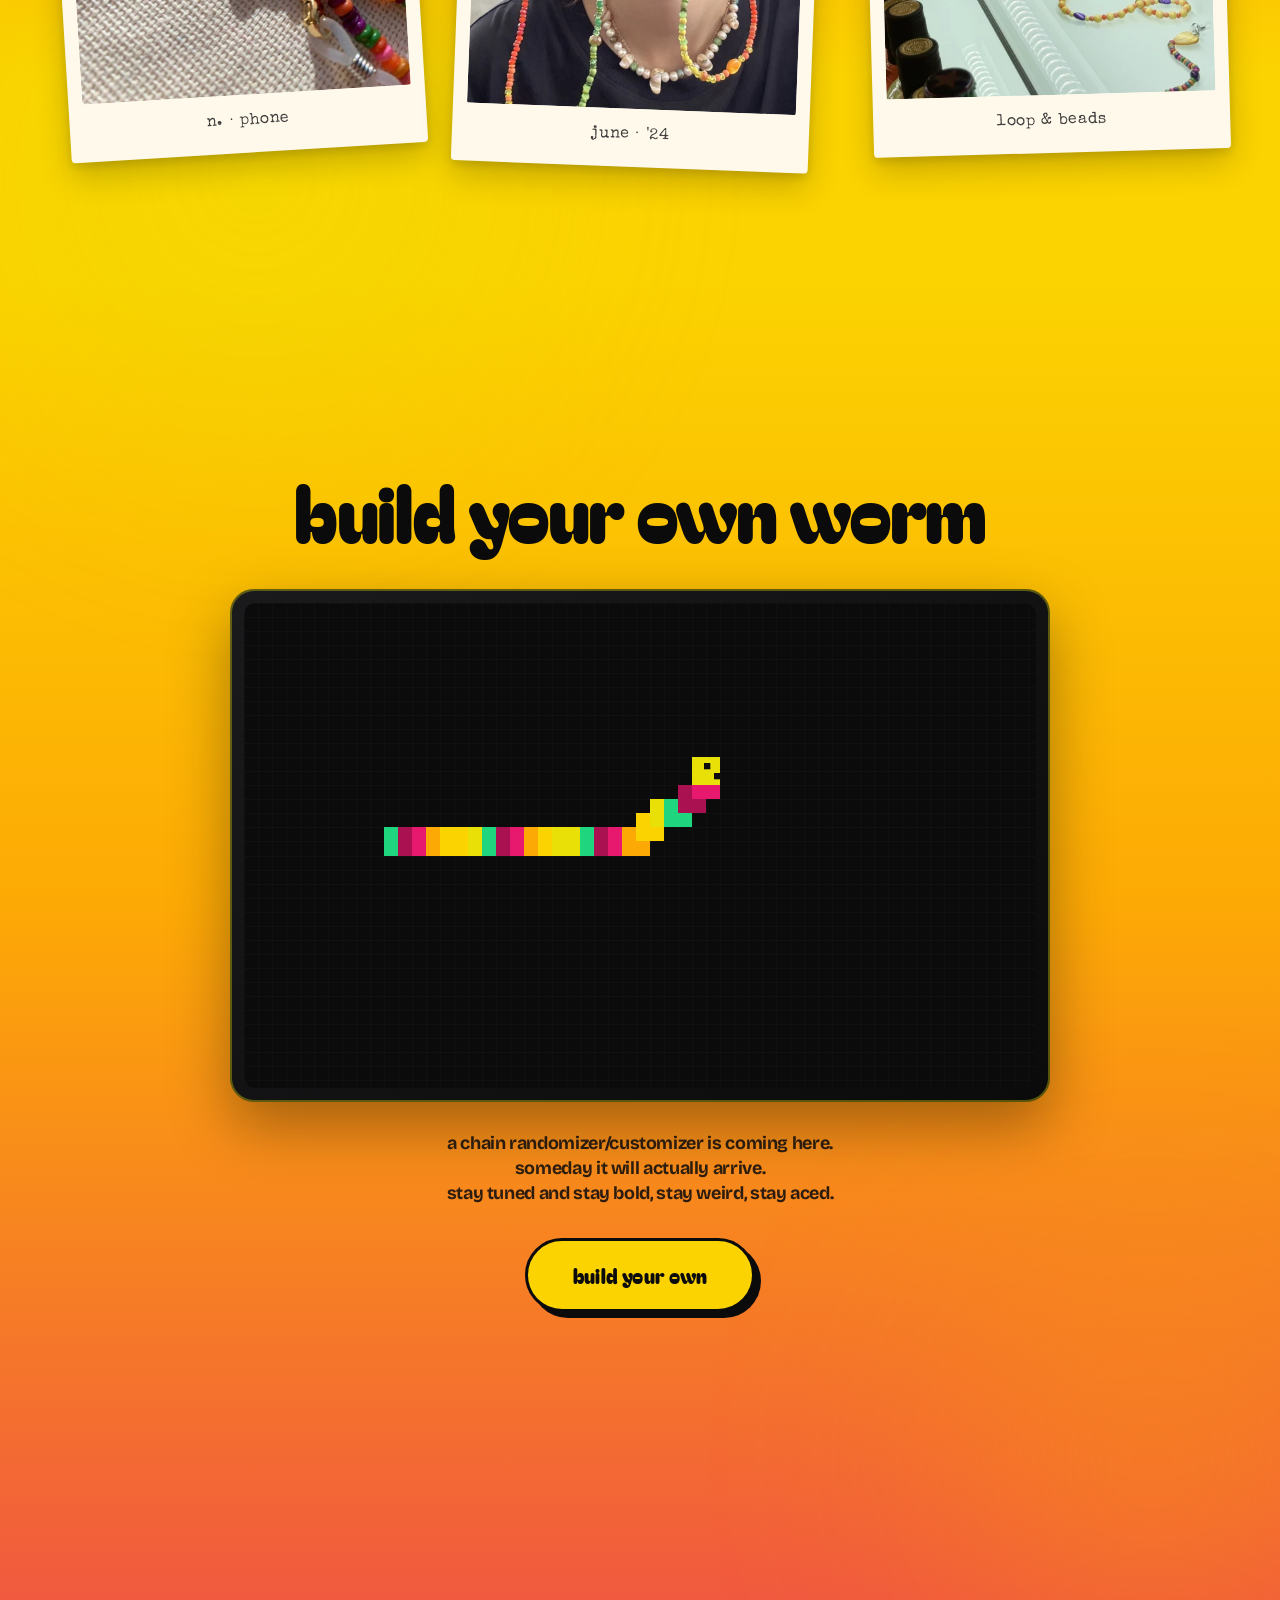
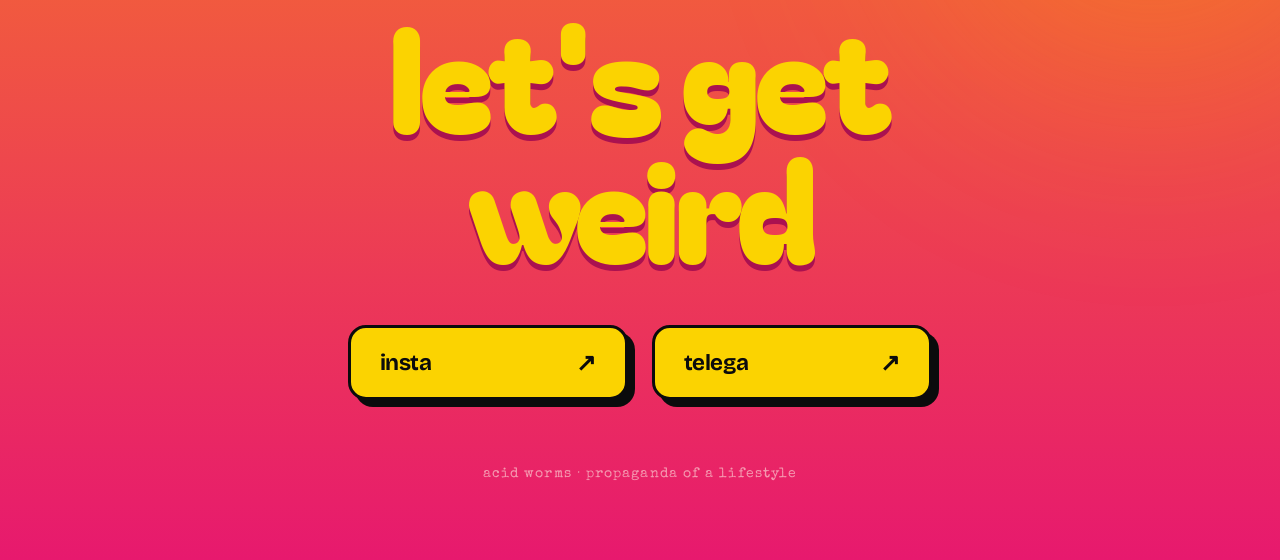
==== commit b18b72d1: "Anchor worm swarm to the document; turn the hero arrow into a worm - Worm coords now live in documen" ====
--- a/index.html
+++ b/index.html
@@ -65,9 +65,18 @@
 </svg></div>
             <p class="hero-subtitle">jewelry for weird summers</p>
             <a href="#about" class="hero-scroll-arrow" aria-label="scroll to about">
-                <svg viewBox="0 0 50 100" fill="none" xmlns="http://www.w3.org/2000/svg" aria-hidden="true">
-                    <path d="M25 6 C12 24 38 42 25 60" stroke="currentColor" stroke-width="6" stroke-linecap="round"/>
-                    <path d="M10 50 L25 72 L40 50" stroke="currentColor" stroke-width="6" stroke-linecap="round" stroke-linejoin="round"/>
+                <svg viewBox="0 0 60 120" fill="currentColor" xmlns="http://www.w3.org/2000/svg" aria-hidden="true">
+                    <!-- body: chain of dots winding down in a soft S-wave -->
+                    <circle cx="30" cy="8"  r="5"/>
+                    <circle cx="37" cy="22" r="5"/>
+                    <circle cx="38" cy="38" r="5"/>
+                    <circle cx="31" cy="52" r="5"/>
+                    <circle cx="22" cy="62" r="5"/>
+                    <circle cx="22" cy="76" r="5"/>
+                    <!-- arrow head: V of three dots -->
+                    <circle cx="12" cy="90" r="4"/>
+                    <circle cx="30" cy="104" r="6"/>
+                    <circle cx="48" cy="90" r="4"/>
                 </svg>
             </a>
         </div>
